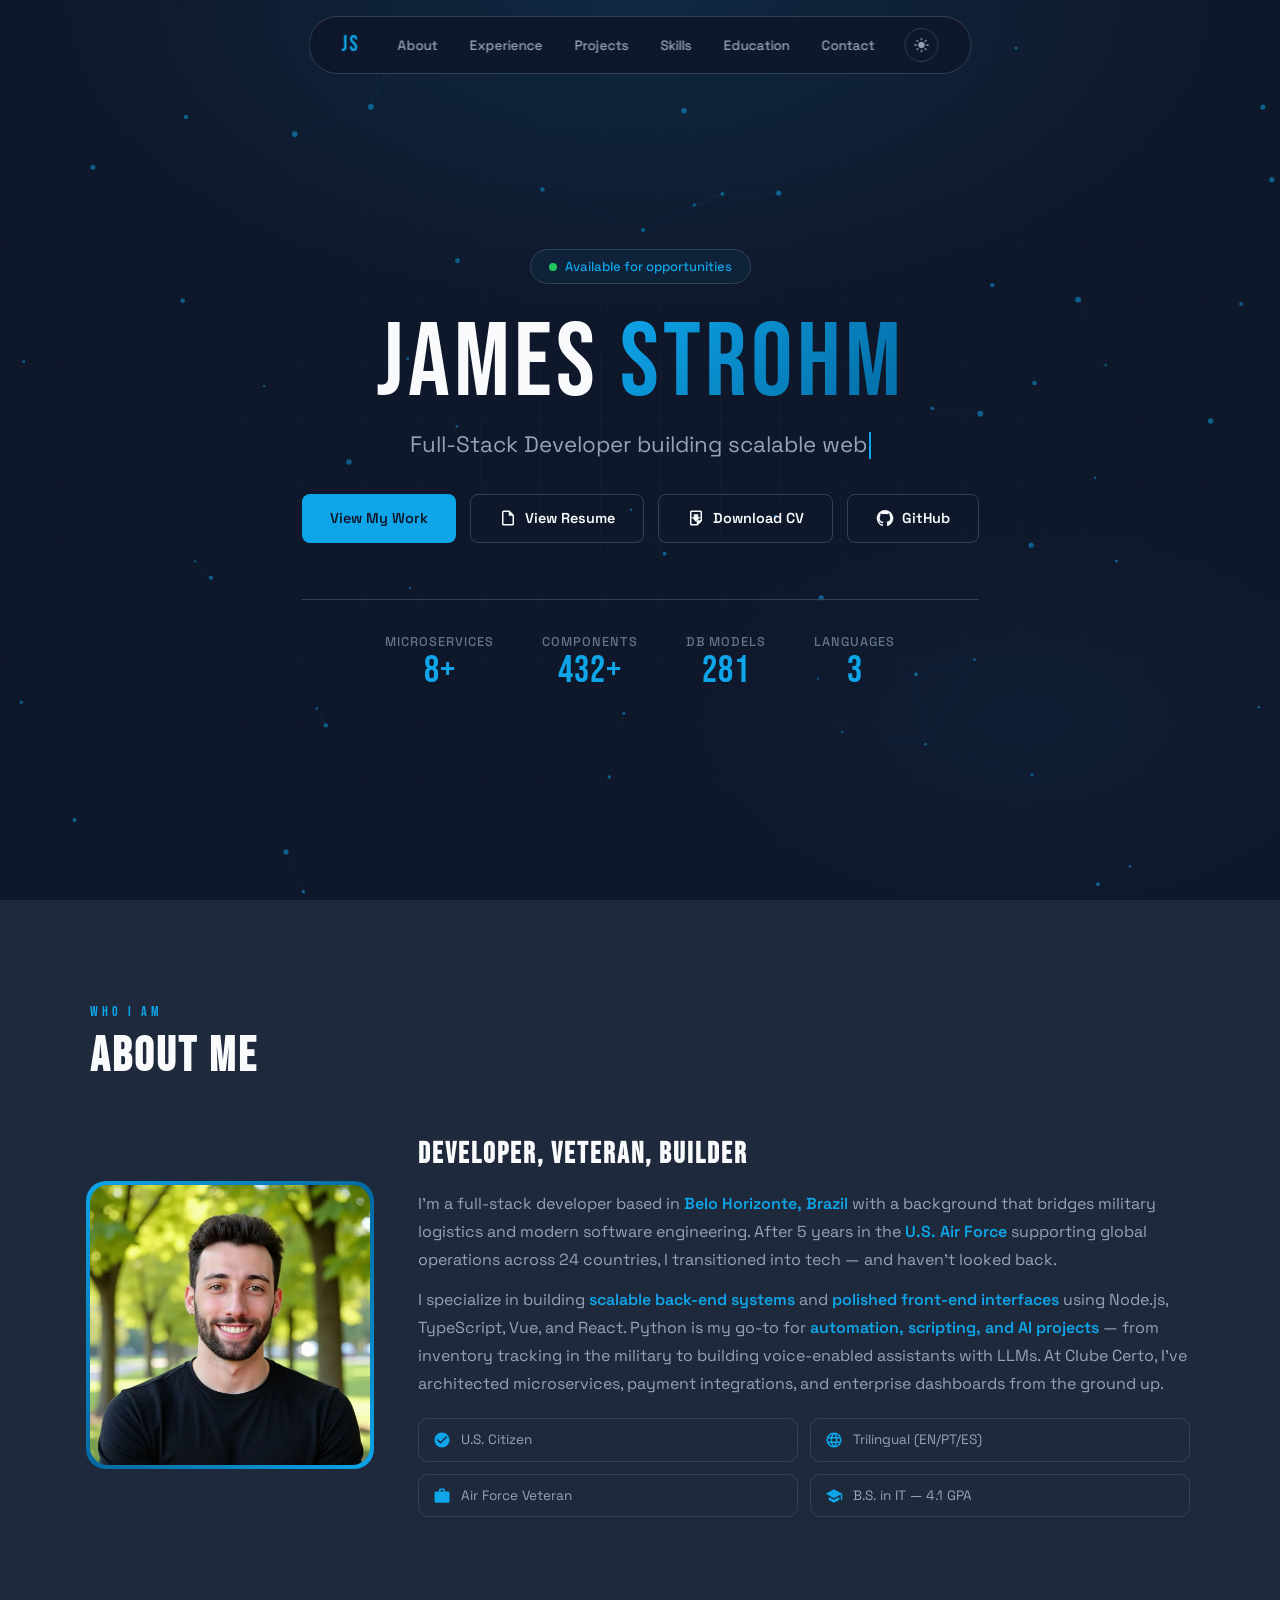
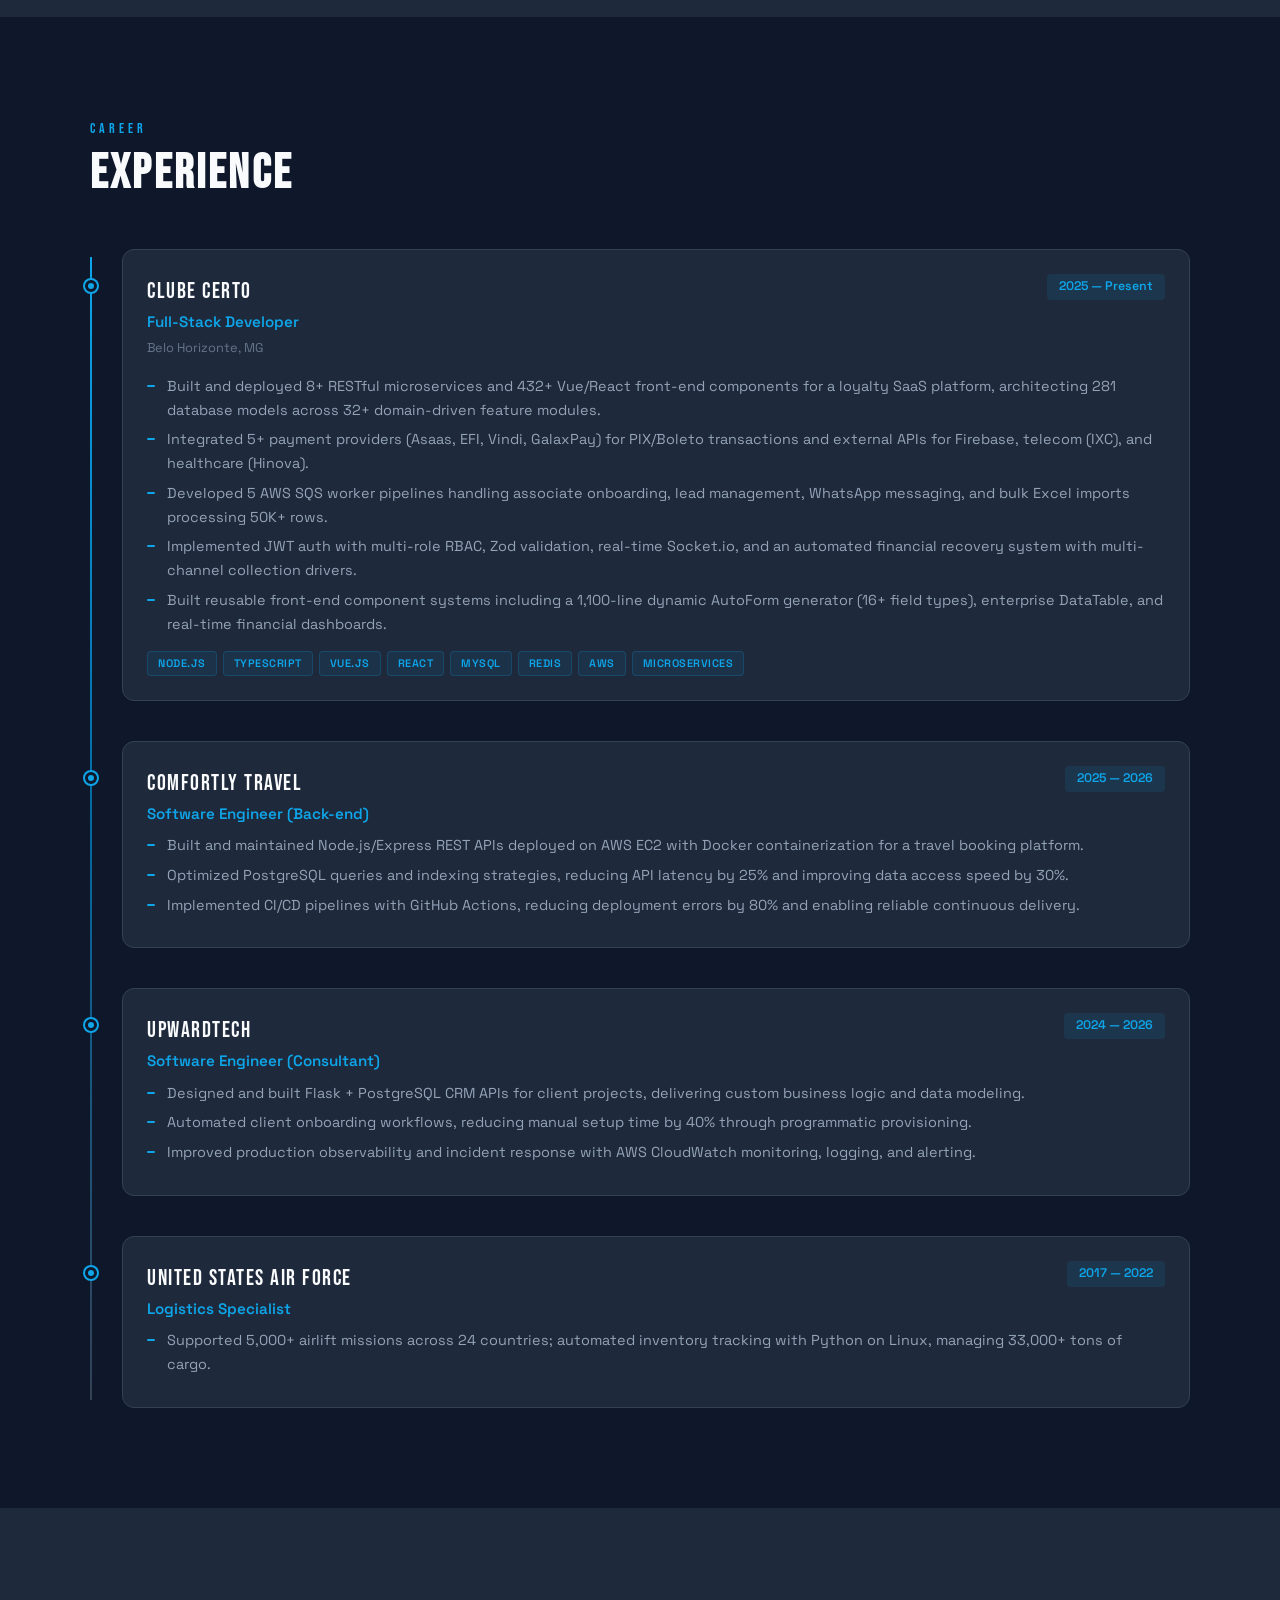
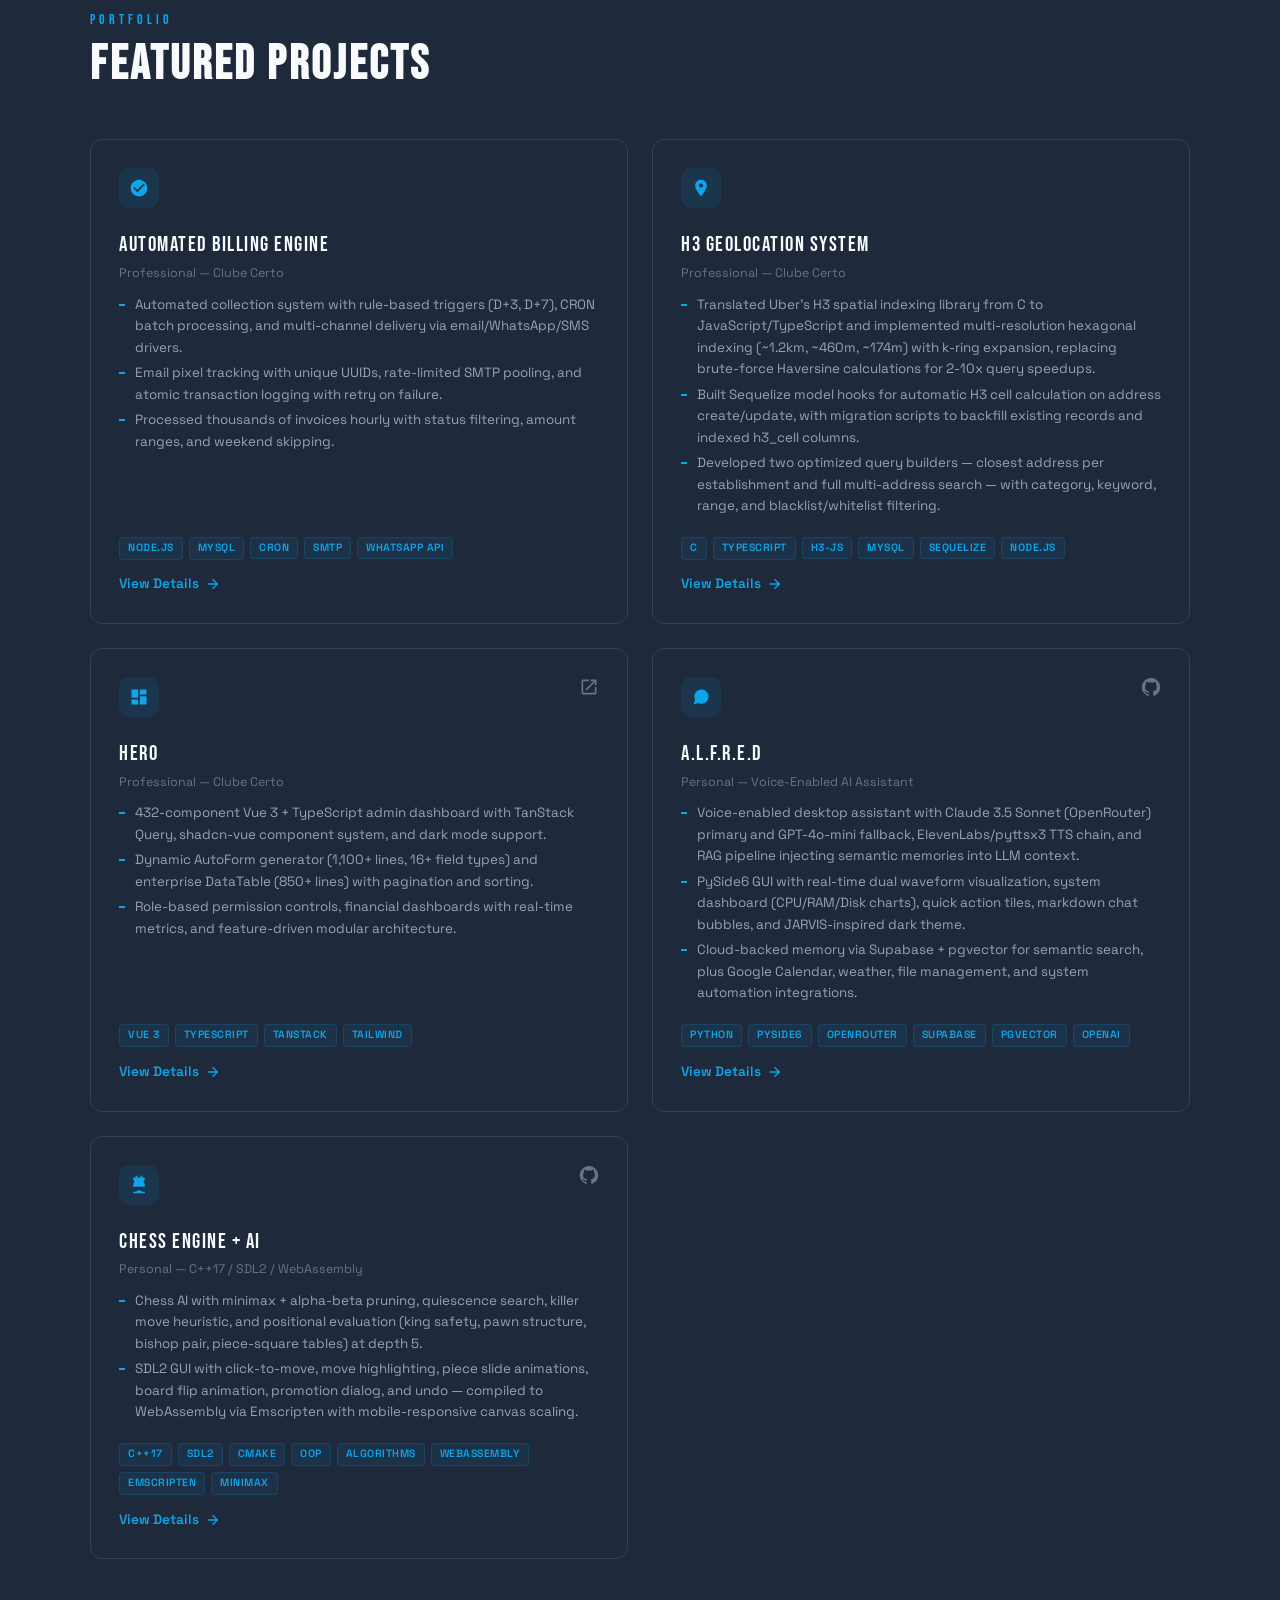
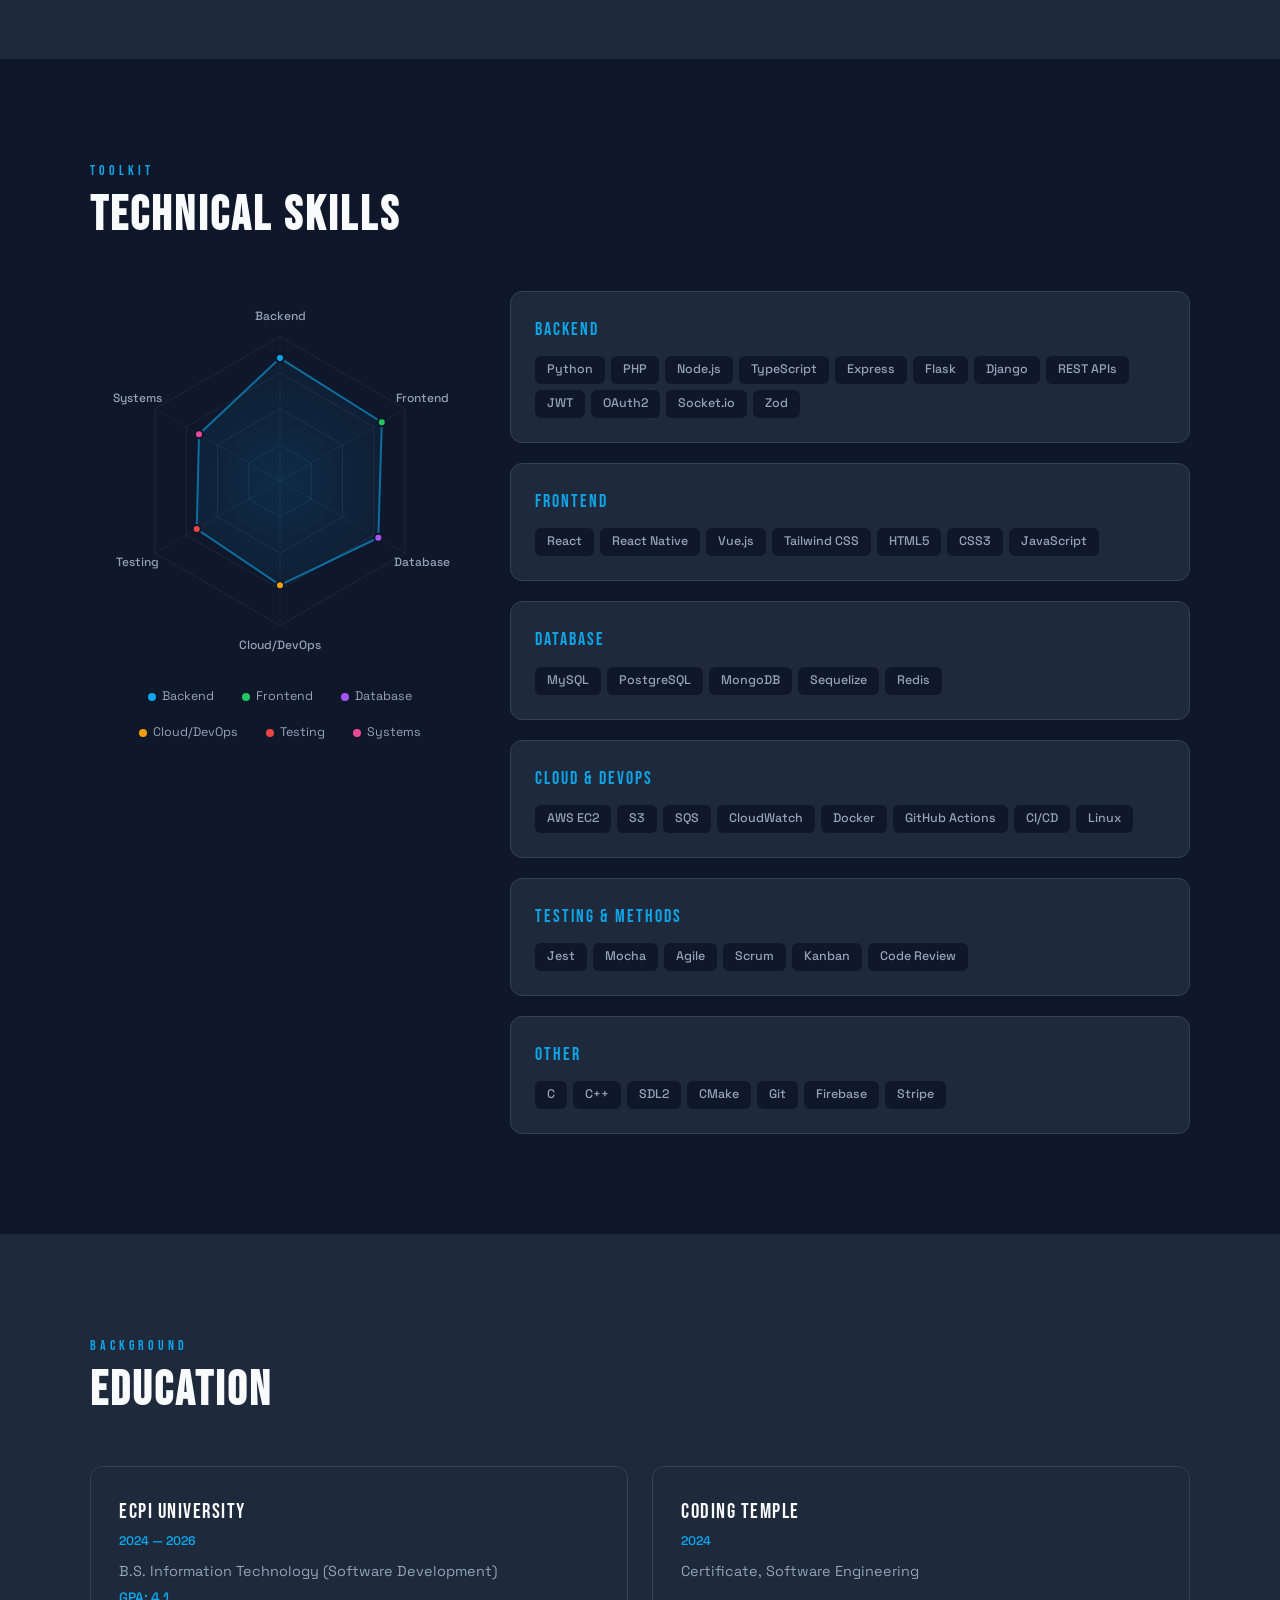
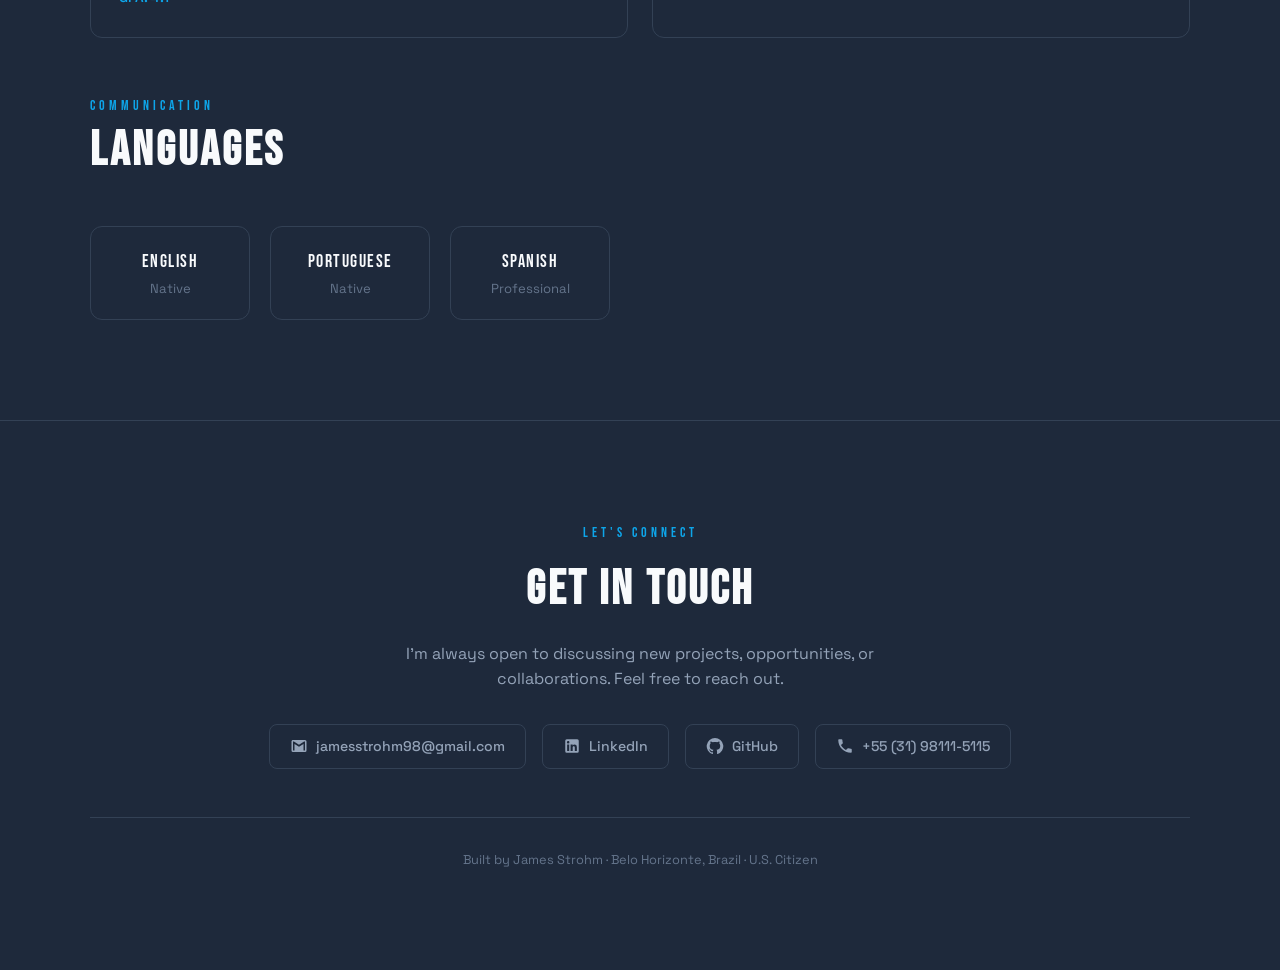
==== index.html @ 8a36158f "update portfolio with chess animations, H3 project on resume, and ALFRED/chess detail refreshes" ====
<!DOCTYPE html>
<html lang="en">
<head>
  <meta charset="UTF-8">
  <meta name="viewport" content="width=device-width, initial-scale=1.0">
  <title>James Strohm — Full-Stack Developer</title>
  <meta name="description" content="Full-Stack Developer building scalable web applications. Node.js, TypeScript, Vue, React. Based in Belo Horizonte, Brazil.">
  <meta name="author" content="James Strohm">

  <!-- Open Graph -->
  <meta property="og:title" content="James Strohm — Full-Stack Developer | Node.js, Vue, React">
  <meta property="og:description" content="Full-Stack Developer building scalable web applications with Node.js, TypeScript, Vue, React, Python, and Django. Based in Belo Horizonte, Brazil.">
  <meta property="og:type" content="website">
  <meta property="og:url" content="https://jamesstrohm.dev">
  <meta property="og:image" content="https://jamesstrohm.dev/images/og-image.jpg">
  <meta property="og:image:width" content="1200">
  <meta property="og:image:height" content="630">

  <!-- Twitter Card -->
  <meta name="twitter:card" content="summary_large_image">
  <meta name="twitter:title" content="James Strohm — Full-Stack Developer | Node.js, Vue, React">
  <meta name="twitter:description" content="Full-Stack Developer building scalable web applications with Node.js, TypeScript, Vue, React, Python, and Django. Based in Belo Horizonte, Brazil.">
  <meta name="twitter:image" content="https://jamesstrohm.dev/images/og-image.jpg">

  <!-- Favicon -->
  <link rel="icon" type="image/svg+xml" href="images/favicon.svg">
  <link rel="icon" type="image/png" sizes="32x32" href="images/favicon-32x32.png">
  <link rel="apple-touch-icon" sizes="180x180" href="images/apple-touch-icon.png">

  <link rel="canonical" href="https://jamesstrohm.dev/">

  <link rel="preconnect" href="https://fonts.googleapis.com">
  <link rel="preconnect" href="https://fonts.gstatic.com" crossorigin>
  <link rel="preload" as="style" href="https://fonts.googleapis.com/css2?family=Bebas+Neue&family=Space+Grotesk:wght@300;400;500;600;700&display=swap" onload="this.onload=null;this.rel='stylesheet'">
  <noscript><link href="https://fonts.googleapis.com/css2?family=Bebas+Neue&family=Space+Grotesk:wght@300;400;500;600;700&display=swap" rel="stylesheet"></noscript>
  <link rel="stylesheet" href="css/style.css">

  <!-- Structured Data -->
  <script type="application/ld+json">
  {
    "@context": "https://schema.org",
    "@type": "Person",
    "name": "James Strohm",
    "url": "https://jamesstrohm.dev",
    "jobTitle": "Full-Stack Developer",
    "address": {
      "@type": "PostalAddress",
      "addressLocality": "Belo Horizonte",
      "addressCountry": "BR"
    },
    "sameAs": [
      "https://github.com/jamesstrohm55",
      "https://linkedin.com/in/james-strohm-07859584"
    ],
    "knowsLanguage": ["en", "pt", "es"],
    "alumniOf": {
      "@type": "CollegeOrUniversity",
      "name": "ECPI University"
    }
  }
  </script>
</head>
<body>
  <a href="#about" class="skip-to-content">Skip to content</a>
  <div class="page-transition" id="pageTransition"></div>

  <!-- NAVBAR -->
  <nav class="navbar" id="navbar" role="navigation" aria-label="Main navigation">
    <a href="#hero" class="nav-logo" aria-label="James Strohm — Home">JS</a>
    <ul class="nav-links" id="navLinks">
      <li><a href="#about">About</a></li>
      <li><a href="#experience">Experience</a></li>
      <li><a href="#projects">Projects</a></li>
      <li><a href="#skills">Skills</a></li>
      <li><a href="#education">Education</a></li>
      <li><a href="#contact">Contact</a></li>
    </ul>
    <button class="theme-toggle" id="themeToggle" aria-label="Toggle theme">
      <svg class="icon-sun" viewBox="0 0 24 24" aria-hidden="true"><path d="M12 7c-2.76 0-5 2.24-5 5s2.24 5 5 5 5-2.24 5-5-2.24-5-5-5zM2 13h2c.55 0 1-.45 1-1s-.45-1-1-1H2c-.55 0-1 .45-1 1s.45 1 1 1zm18 0h2c.55 0 1-.45 1-1s-.45-1-1-1h-2c-.55 0-1 .45-1 1s.45 1 1 1zM11 2v2c0 .55.45 1 1 1s1-.45 1-1V2c0-.55-.45-1-1-1s-1 .45-1 1zm0 18v2c0 .55.45 1 1 1s1-.45 1-1v-2c0-.55-.45-1-1-1s-1 .45-1 1zM5.99 4.58a.996.996 0 00-1.41 0 .996.996 0 000 1.41l1.06 1.06c.39.39 1.03.39 1.41 0s.39-1.03 0-1.41L5.99 4.58zm12.37 12.37a.996.996 0 00-1.41 0 .996.996 0 000 1.41l1.06 1.06c.39.39 1.03.39 1.41 0a.996.996 0 000-1.41l-1.06-1.06zm1.06-10.96a.996.996 0 000-1.41.996.996 0 00-1.41 0l-1.06 1.06c-.39.39-.39 1.03 0 1.41s1.03.39 1.41 0l1.06-1.06zM7.05 18.36a.996.996 0 000-1.41.996.996 0 00-1.41 0l-1.06 1.06c-.39.39-.39 1.03 0 1.41s1.03.39 1.41 0l1.06-1.06z"/></svg>
      <svg class="icon-moon" viewBox="0 0 24 24" aria-hidden="true"><path d="M12 3a9 9 0 109 9c0-.46-.04-.92-.1-1.36a5.389 5.389 0 01-4.4 2.26 5.403 5.403 0 01-3.14-9.8c-.44-.06-.9-.1-1.36-.1z"/></svg>
    </button>
    <button class="nav-toggle" id="navToggle" aria-label="Toggle navigation">
      <svg width="22" height="22" viewBox="0 0 24 24" fill="none" stroke="currentColor" stroke-width="2" stroke-linecap="round" aria-hidden="true">
        <line class="nav-line nav-line-1" x1="3" y1="6" x2="21" y2="6"/>
        <line class="nav-line nav-line-2" x1="3" y1="12" x2="21" y2="12"/>
        <line class="nav-line nav-line-3" x1="3" y1="18" x2="21" y2="18"/>
      </svg>
    </button>
  </nav>
  <div class="nav-overlay" id="navOverlay"></div>

  <!-- HERO -->
  <section class="hero" id="hero">
    <div class="hero-bg"></div>
    <div class="hero-grid"></div>
    <canvas class="hero-canvas" id="heroCanvas"></canvas>
    <div class="hero-content fade-up">
      <div class="hero-badge">
        <span class="badge-dot"></span>
        Available for opportunities
      </div>
      <h1 class="hero-name">JAMES <span class="highlight">STROHM</span></h1>
      <p class="hero-title"><span id="typingText">Full-Stack Developer building scalable web applications</span><span class="typing-cursor" id="typingCursor"></span></p>
      <noscript><style>.typing-cursor{display:none}</style></noscript>
      <div class="hero-actions">
        <a href="#projects" class="btn btn-primary btn-magnetic">View My Work</a>
        <a href="James_Strohm_Resume.html" target="_blank" class="btn btn-ghost">
          <svg class="btn-icon" viewBox="0 0 24 24"><path d="M14 2H6a2 2 0 00-2 2v16a2 2 0 002 2h12a2 2 0 002-2V8l-6-6zm4 18H6V4h7v5h5v11z"/></svg>
          View Resume
        </a>
        <a href="James%20Strohm%20-%20Full-Stack%20Developer.pdf" download class="btn btn-ghost">
          <svg class="btn-icon" viewBox="0 0 24 24"><path d="M14 2H6a2 2 0 00-2 2v16a2 2 0 002 2h12a2 2 0 002-2V8l-6-6zm4 18H6V4h7v5h5v11zm-3-7v4H9v-4H6l6-6 6 6h-3z" style="transform: scaleY(-1); transform-origin: center;"/></svg>
          Download CV
        </a>
        <a href="https://github.com/jamesstrohm55" target="_blank" rel="noopener" class="btn btn-ghost">
          <svg class="btn-icon" viewBox="0 0 24 24"><path d="M12 1.27a11 11 0 00-3.48 21.46c.55.09.73-.28.73-.55v-1.84c-3.03.64-3.67-1.46-3.67-1.46-.55-1.29-1.28-1.65-1.28-1.65-.92-.65.1-.65.1-.65 1.1 0 1.73 1.1 1.73 1.1.92 1.65 2.57 1.2 3.21.92a2.16 2.16 0 01.64-1.47c-2.47-.27-5.04-1.19-5.04-5.5 0-1.1.46-2.1 1.2-2.84a3.76 3.76 0 010-2.93s.91-.28 3.11 1.1c1.8-.49 3.7-.49 5.5 0 2.1-1.38 3.02-1.1 3.02-1.1a3.76 3.76 0 010 2.93c.74.74 1.2 1.74 1.2 2.84 0 4.31-2.58 5.23-5.06 5.5.45.37.82.92.82 2.02v3.03c0 .27.18.64.73.55A11 11 0 0012 1.27"/></svg>
          GitHub
        </a>
      </div>
      <dl class="hero-stats">
        <div>
          <dt class="stat-label">Microservices</dt>
          <dd class="stat-num">8+</dd>
        </div>
        <div>
          <dt class="stat-label">Components</dt>
          <dd class="stat-num">432+</dd>
        </div>
        <div>
          <dt class="stat-label">DB Models</dt>
          <dd class="stat-num">281</dd>
        </div>
        <div>
          <dt class="stat-label">Languages</dt>
          <dd class="stat-num">3</dd>
        </div>
      </dl>
    </div>
  </section>

  <!-- ABOUT -->
  <main>
  <section id="about" style="background: var(--navy-light);">
    <div class="container">
      <div class="fade-up">
        <div class="section-label">Who I Am</div>
        <h2 class="section-heading">About Me</h2>
      </div>
      <div class="about-grid fade-up">
        <div class="about-photo-wrapper">
          <picture>
            <source srcset="images/headshot.webp" type="image/webp">
            <img src="images/headshot.jpg" alt="James Strohm" class="about-photo" width="280" height="280" loading="lazy">
          </picture>
        </div>
        <div class="about-text">
          <h3>Developer, Veteran, Builder</h3>
          <p>I'm a full-stack developer based in <strong>Belo Horizonte, Brazil</strong> with a background that bridges military logistics and modern software engineering. After 5 years in the <strong>U.S. Air Force</strong> supporting global operations across 24 countries, I transitioned into tech — and haven't looked back.</p>
          <p>I specialize in building <strong>scalable back-end systems</strong> and <strong>polished front-end interfaces</strong> using Node.js, TypeScript, Vue, and React. Python is my go-to for <strong>automation, scripting, and AI projects</strong> — from inventory tracking in the military to building voice-enabled assistants with LLMs. At Clube Certo, I've architected microservices, payment integrations, and enterprise dashboards from the ground up.</p>
          <div class="about-highlights">
            <div class="about-highlight">
              <svg aria-hidden="true" viewBox="0 0 24 24"><path d="M12 2C6.48 2 2 6.48 2 12s4.48 10 10 10 10-4.48 10-10S17.52 2 12 2zm-2 15l-5-5 1.41-1.41L10 14.17l7.59-7.59L19 8l-9 9z"/></svg>
              U.S. Citizen
            </div>
            <div class="about-highlight">
              <svg aria-hidden="true" viewBox="0 0 24 24"><path d="M11.99 2C6.47 2 2 6.48 2 12s4.47 10 9.99 10C17.52 22 22 17.52 22 12S17.52 2 11.99 2zm6.93 6h-2.95a15.65 15.65 0 00-1.38-3.56A8.03 8.03 0 0118.92 8zM12 4.04c.83 1.2 1.48 2.53 1.91 3.96h-3.82c.43-1.43 1.08-2.76 1.91-3.96zM4.26 14C4.1 13.36 4 12.69 4 12s.1-1.36.26-2h3.38c-.08.66-.14 1.32-.14 2s.06 1.34.14 2H4.26zm.82 2h2.95c.32 1.25.78 2.45 1.38 3.56A7.987 7.987 0 015.08 16zm2.95-8H5.08a7.987 7.987 0 014.33-3.56A15.65 15.65 0 008.03 8zM12 19.96c-.83-1.2-1.48-2.53-1.91-3.96h3.82c-.43 1.43-1.08 2.76-1.91 3.96zM14.34 14H9.66c-.09-.66-.16-1.32-.16-2s.07-1.35.16-2h4.68c.09.65.16 1.32.16 2s-.07 1.34-.16 2zm.25 5.56c.6-1.11 1.06-2.31 1.38-3.56h2.95a8.03 8.03 0 01-4.33 3.56zM16.36 14c.08-.66.14-1.32.14-2s-.06-1.34-.14-2h3.38c.16.64.26 1.31.26 2s-.1 1.36-.26 2h-3.38z"/></svg>
              Trilingual (EN/PT/ES)
            </div>
            <div class="about-highlight">
              <svg aria-hidden="true" viewBox="0 0 24 24"><path d="M20 6h-4V4c0-1.11-.89-2-2-2h-4c-1.11 0-2 .89-2 2v2H4c-1.11 0-2 .89-2 2v11c0 1.11.89 2 2 2h16c1.11 0 2-.89 2-2V8c0-1.11-.89-2-2-2zm-6 0h-4V4h4v2z"/></svg>
              Air Force Veteran
            </div>
            <div class="about-highlight">
              <svg aria-hidden="true" viewBox="0 0 24 24"><path d="M5 13.18v4L12 21l7-3.82v-4L12 17l-7-3.82zM12 3L1 9l11 6 9-4.91V17h2V9L12 3z"/></svg>
              B.S. in IT — 4.1 GPA
            </div>
          </div>
        </div>
      </div>
    </div>
  </section>

  <!-- EXPERIENCE -->
  <section id="experience">
    <div class="container">
      <div class="fade-up">
        <div class="section-label">Career</div>
        <h2 class="section-heading">Experience</h2>
      </div>

      <div class="timeline">
        <div class="timeline-item fade-up">
          <div class="tl-top">
            <div>
              <div class="tl-company">Clube Certo</div>
              <div class="tl-role">Full-Stack Developer</div>
              <div class="tl-location">Belo Horizonte, MG</div>
            </div>
            <span class="tl-date">2025 — Present</span>
          </div>
          <ul class="tl-bullets">
            <li>Built and deployed 8+ RESTful microservices and 432+ Vue/React front-end components for a loyalty SaaS platform, architecting 281 database models across 32+ domain-driven feature modules.</li>
            <li>Integrated 5+ payment providers (Asaas, EFI, Vindi, GalaxPay) for PIX/Boleto transactions and external APIs for Firebase, telecom (IXC), and healthcare (Hinova).</li>
            <li>Developed 5 AWS SQS worker pipelines handling associate onboarding, lead management, WhatsApp messaging, and bulk Excel imports processing 50K+ rows.</li>
            <li>Implemented JWT auth with multi-role RBAC, Zod validation, real-time Socket.io, and an automated financial recovery system with multi-channel collection drivers.</li>
            <li>Built reusable front-end component systems including a 1,100-line dynamic AutoForm generator (16+ field types), enterprise DataTable, and real-time financial dashboards.</li>
          </ul>
          <div class="tl-tags">
            <span class="tl-tag">Node.js</span>
            <span class="tl-tag">TypeScript</span>
            <span class="tl-tag">Vue.js</span>
            <span class="tl-tag">React</span>
            <span class="tl-tag">MySQL</span>
            <span class="tl-tag">Redis</span>
            <span class="tl-tag">AWS</span>
            <span class="tl-tag">Microservices</span>
          </div>
        </div>

        <div class="timeline-item fade-up">
          <div class="tl-top">
            <div>
              <div class="tl-company">Comfortly Travel</div>
              <div class="tl-role">Software Engineer (Back-end)</div>
            </div>
            <span class="tl-date">2025 — 2026</span>
          </div>
          <ul class="tl-bullets">
            <li>Built and maintained Node.js/Express REST APIs deployed on AWS EC2 with Docker containerization for a travel booking platform.</li>
            <li>Optimized PostgreSQL queries and indexing strategies, reducing API latency by 25% and improving data access speed by 30%.</li>
            <li>Implemented CI/CD pipelines with GitHub Actions, reducing deployment errors by 80% and enabling reliable continuous delivery.</li>
          </ul>
        </div>

        <div class="timeline-item fade-up">
          <div class="tl-top">
            <div>
              <div class="tl-company">UpwardTech</div>
              <div class="tl-role">Software Engineer (Consultant)</div>
            </div>
            <span class="tl-date">2024 — 2026</span>
          </div>
          <ul class="tl-bullets">
            <li>Designed and built Flask + PostgreSQL CRM APIs for client projects, delivering custom business logic and data modeling.</li>
            <li>Automated client onboarding workflows, reducing manual setup time by 40% through programmatic provisioning.</li>
            <li>Improved production observability and incident response with AWS CloudWatch monitoring, logging, and alerting.</li>
          </ul>
        </div>

        <div class="timeline-item fade-up">
          <div class="tl-top">
            <div>
              <div class="tl-company">United States Air Force</div>
              <div class="tl-role">Logistics Specialist</div>
            </div>
            <span class="tl-date">2017 — 2022</span>
          </div>
          <ul class="tl-bullets">
            <li>Supported 5,000+ airlift missions across 24 countries; automated inventory tracking with Python on Linux, managing 33,000+ tons of cargo.</li>
          </ul>
        </div>
      </div>
    </div>
  </section>

  <!-- PROJECTS -->
  <section id="projects" style="background: var(--navy-light);">
    <div class="container">
      <div class="fade-up">
        <div class="section-label">Portfolio</div>
        <h2 class="section-heading">Featured Projects</h2>
      </div>

      <div class="projects-grid">
        <!-- Automated Billing Engine -->
        <div class="project-card fade-up tilt-card">
          <div class="pc-top">
            <div class="pc-icon">
              <svg aria-hidden="true" viewBox="0 0 24 24"><path d="M12 2C6.48 2 2 6.48 2 12s4.48 10 10 10 10-4.48 10-10S17.52 2 12 2zm-2 15l-5-5 1.41-1.41L10 14.17l7.59-7.59L19 8l-9 9z"/></svg>
            </div>
          </div>
          <div class="pc-name">Automated Billing Engine</div>
          <div class="pc-context">Professional — Clube Certo</div>
          <ul class="pc-bullets">
            <li>Automated collection system with rule-based triggers (D+3, D+7), CRON batch processing, and multi-channel delivery via email/WhatsApp/SMS drivers.</li>
            <li>Email pixel tracking with unique UUIDs, rate-limited SMTP pooling, and atomic transaction logging with retry on failure.</li>
            <li>Processed thousands of invoices hourly with status filtering, amount ranges, and weekend skipping.</li>
          </ul>
          <div class="pc-tags">
            <span class="pc-tag">Node.js</span>
            <span class="pc-tag">MySQL</span>
            <span class="pc-tag">CRON</span>
            <span class="pc-tag">SMTP</span>
            <span class="pc-tag">WhatsApp API</span>
          </div>
          <a href="projects/billing-engine.html" class="pc-detail-link">View Details <svg aria-hidden="true" viewBox="0 0 24 24"><path d="M4 11v2h12l-5.59 5.59L12 20l8-8-8-8-1.59 1.41L16 11H4z"/></svg></a>
        </div>

        <!-- H3 Geolocation System -->
        <div class="project-card fade-up tilt-card">
          <div class="pc-top">
            <div class="pc-icon">
              <svg aria-hidden="true" viewBox="0 0 24 24"><path d="M12 2C8.13 2 5 5.13 5 9c0 5.25 7 13 7 13s7-7.75 7-13c0-3.87-3.13-7-7-7zm0 9.5a2.5 2.5 0 010-5 2.5 2.5 0 010 5z"/></svg>
            </div>
          </div>
          <div class="pc-name">H3 Geolocation System</div>
          <div class="pc-context">Professional — Clube Certo</div>
          <ul class="pc-bullets">
            <li>Translated Uber's H3 spatial indexing library from C to JavaScript/TypeScript and implemented multi-resolution hexagonal indexing (~1.2km, ~460m, ~174m) with k-ring expansion, replacing brute-force Haversine calculations for 2-10x query speedups.</li>
            <li>Built Sequelize model hooks for automatic H3 cell calculation on address create/update, with migration scripts to backfill existing records and indexed h3_cell columns.</li>
            <li>Developed two optimized query builders — closest address per establishment and full multi-address search — with category, keyword, range, and blacklist/whitelist filtering.</li>
          </ul>
          <div class="pc-tags">
            <span class="pc-tag">C</span>
            <span class="pc-tag">TypeScript</span>
            <span class="pc-tag">h3-js</span>
            <span class="pc-tag">MySQL</span>
            <span class="pc-tag">Sequelize</span>
            <span class="pc-tag">Node.js</span>
          </div>
          <a href="projects/h3-geolocation.html" class="pc-detail-link">View Details <svg aria-hidden="true" viewBox="0 0 24 24"><path d="M4 11v2h12l-5.59 5.59L12 20l8-8-8-8-1.59 1.41L16 11H4z"/></svg></a>
        </div>

        <!-- Hero Dashboard -->
        <div class="project-card fade-up tilt-card">
          <div class="pc-top">
            <div class="pc-icon">
              <svg aria-hidden="true" viewBox="0 0 24 24"><path d="M3 13h8V3H3v10zm0 8h8v-6H3v6zm10 0h8V11h-8v10zm0-18v6h8V3h-8z"/></svg>
            </div>
            <div class="pc-links">
              <a href="https://hero.clubecerto.com.br/Login" target="_blank" rel="noopener" aria-label="View Hero live site">
                <svg aria-hidden="true" viewBox="0 0 24 24"><path d="M14 3v2h3.59l-9.83 9.83 1.41 1.41L19 6.41V10h2V3h-7m-2 16H5V5h7V3H5a2 2 0 00-2 2v14a2 2 0 002 2h14a2 2 0 002-2v-7h-2v7z"/></svg>
              </a>
            </div>
          </div>
          <div class="pc-name">Hero</div>
          <div class="pc-context">Professional — Clube Certo</div>
          <ul class="pc-bullets">
            <li>432-component Vue 3 + TypeScript admin dashboard with TanStack Query, shadcn-vue component system, and dark mode support.</li>
            <li>Dynamic AutoForm generator (1,100+ lines, 16+ field types) and enterprise DataTable (850+ lines) with pagination and sorting.</li>
            <li>Role-based permission controls, financial dashboards with real-time metrics, and feature-driven modular architecture.</li>
          </ul>
          <div class="pc-tags">
            <span class="pc-tag">Vue 3</span>
            <span class="pc-tag">TypeScript</span>
            <span class="pc-tag">TanStack</span>
            <span class="pc-tag">Tailwind</span>
          </div>
          <a href="projects/hero-dashboard.html" class="pc-detail-link">View Details <svg aria-hidden="true" viewBox="0 0 24 24"><path d="M4 11v2h12l-5.59 5.59L12 20l8-8-8-8-1.59 1.41L16 11H4z"/></svg></a>
        </div>

        <!-- A.L.F.R.E.D -->
        <div class="project-card fade-up tilt-card">
          <div class="pc-top">
            <div class="pc-icon">
              <svg aria-hidden="true" viewBox="0 0 24 24"><path d="M21 11.5a8.38 8.38 0 01-.9 3.8 8.5 8.5 0 01-7.6 4.7 8.38 8.38 0 01-3.8-.9L3 21l1.9-5.7a8.38 8.38 0 01-.9-3.8 8.5 8.5 0 014.7-7.6 8.38 8.38 0 013.8-.9h.5a8.48 8.48 0 018 8v.5z"/></svg>
            </div>
            <div class="pc-links">
              <a href="https://github.com/jamesstrohm55/ALFRED" target="_blank" rel="noopener" aria-label="View A.L.F.R.E.D on GitHub">
                <svg aria-hidden="true" viewBox="0 0 24 24"><path d="M12 1.27a11 11 0 00-3.48 21.46c.55.09.73-.28.73-.55v-1.84c-3.03.64-3.67-1.46-3.67-1.46-.55-1.29-1.28-1.65-1.28-1.65-.92-.65.1-.65.1-.65 1.1 0 1.73 1.1 1.73 1.1.92 1.65 2.57 1.2 3.21.92a2.16 2.16 0 01.64-1.47c-2.47-.27-5.04-1.19-5.04-5.5 0-1.1.46-2.1 1.2-2.84a3.76 3.76 0 010-2.93s.91-.28 3.11 1.1c1.8-.49 3.7-.49 5.5 0 2.1-1.38 3.02-1.1 3.02-1.1a3.76 3.76 0 010 2.93c.74.74 1.2 1.74 1.2 2.84 0 4.31-2.58 5.23-5.06 5.5.45.37.82.92.82 2.02v3.03c0 .27.18.64.73.55A11 11 0 0012 1.27"/></svg>
              </a>
            </div>
          </div>
          <div class="pc-name">A.L.F.R.E.D</div>
          <div class="pc-context">Personal — Voice-Enabled AI Assistant</div>
          <ul class="pc-bullets">
            <li>Voice-enabled desktop assistant with Claude 3.5 Sonnet (OpenRouter) primary and GPT-4o-mini fallback, ElevenLabs/pyttsx3 TTS chain, and RAG pipeline injecting semantic memories into LLM context.</li>
            <li>PySide6 GUI with real-time dual waveform visualization, system dashboard (CPU/RAM/Disk charts), quick action tiles, markdown chat bubbles, and JARVIS-inspired dark theme.</li>
            <li>Cloud-backed memory via Supabase + pgvector for semantic search, plus Google Calendar, weather, file management, and system automation integrations.</li>
          </ul>
          <div class="pc-tags">
            <span class="pc-tag">Python</span>
            <span class="pc-tag">PySide6</span>
            <span class="pc-tag">OpenRouter</span>
            <span class="pc-tag">Supabase</span>
            <span class="pc-tag">pgvector</span>
            <span class="pc-tag">OpenAI</span>
          </div>
          <a href="projects/alfred.html" class="pc-detail-link">View Details <svg aria-hidden="true" viewBox="0 0 24 24"><path d="M4 11v2h12l-5.59 5.59L12 20l8-8-8-8-1.59 1.41L16 11H4z"/></svg></a>
        </div>

        <!-- Chess Engine -->
        <div class="project-card fade-up tilt-card">
          <div class="pc-top">
            <div class="pc-icon">
              <svg aria-hidden="true" viewBox="0 0 24 24"><path d="M19 22H5v-2h14v2M17.16 8.26A4.96 4.96 0 0019 4.58V4a1 1 0 00-1-1h-2V1h-2v2h-4V1H8v2H6a1 1 0 00-1 1v.58c0 1.57.75 2.95 1.84 3.68C5.77 8.55 5 10.18 5 12v2h14v-2c0-1.82-.77-3.45-1.84-3.74M12 18l-4 2h8l-4-2z"/></svg>
            </div>
            <div class="pc-links">
              <a href="https://github.com/jamesstrohm55/Chess_CPP" target="_blank" rel="noopener" aria-label="View Chess Engine on GitHub">
                <svg aria-hidden="true" viewBox="0 0 24 24"><path d="M12 1.27a11 11 0 00-3.48 21.46c.55.09.73-.28.73-.55v-1.84c-3.03.64-3.67-1.46-3.67-1.46-.55-1.29-1.28-1.65-1.28-1.65-.92-.65.1-.65.1-.65 1.1 0 1.73 1.1 1.73 1.1.92 1.65 2.57 1.2 3.21.92a2.16 2.16 0 01.64-1.47c-2.47-.27-5.04-1.19-5.04-5.5 0-1.1.46-2.1 1.2-2.84a3.76 3.76 0 010-2.93s.91-.28 3.11 1.1c1.8-.49 3.7-.49 5.5 0 2.1-1.38 3.02-1.1 3.02-1.1a3.76 3.76 0 010 2.93c.74.74 1.2 1.74 1.2 2.84 0 4.31-2.58 5.23-5.06 5.5.45.37.82.92.82 2.02v3.03c0 .27.18.64.73.55A11 11 0 0012 1.27"/></svg>
              </a>
            </div>
          </div>
          <div class="pc-name">Chess Engine + AI</div>
          <div class="pc-context">Personal — C++17 / SDL2 / WebAssembly</div>
          <ul class="pc-bullets">
            <li>Chess AI with minimax + alpha-beta pruning, quiescence search, killer move heuristic, and positional evaluation (king safety, pawn structure, bishop pair, piece-square tables) at depth 5.</li>
            <li>SDL2 GUI with click-to-move, move highlighting, piece slide animations, board flip animation, promotion dialog, and undo — compiled to WebAssembly via Emscripten with mobile-responsive canvas scaling.</li>
          </ul>
          <div class="pc-tags">
            <span class="pc-tag">C++17</span>
            <span class="pc-tag">SDL2</span>
            <span class="pc-tag">CMake</span>
            <span class="pc-tag">OOP</span>
            <span class="pc-tag">Algorithms</span>
            <span class="pc-tag">WebAssembly</span>
            <span class="pc-tag">Emscripten</span>
            <span class="pc-tag">Minimax</span>
          </div>
          <a href="projects/chess-engine.html" class="pc-detail-link">View Details <svg aria-hidden="true" viewBox="0 0 24 24"><path d="M4 11v2h12l-5.59 5.59L12 20l8-8-8-8-1.59 1.41L16 11H4z"/></svg></a>
        </div>
      </div>
    </div>
  </section>

  <!-- SKILLS -->
  <section id="skills">
    <div class="container">
      <div class="fade-up">
        <div class="section-label">Toolkit</div>
        <h2 class="section-heading">Technical Skills</h2>
      </div>

      <div class="skills-layout fade-up">
        <div>
          <div class="radar-wrapper">
            <canvas id="radarCanvas" width="380" height="380"></canvas>
          </div>
          <div class="radar-legend" id="radarLegend"></div>
        </div>

        <div class="skills-container">
          <div class="skill-card">
            <div class="skill-card-title">Backend</div>
            <div class="skill-items">
              <span class="skill-pill">Python</span>
              <span class="skill-pill">PHP</span>
              <span class="skill-pill">Node.js</span>
              <span class="skill-pill">TypeScript</span>
              <span class="skill-pill">Express</span>
              <span class="skill-pill">Flask</span>
              <span class="skill-pill">Django</span>
              <span class="skill-pill">REST APIs</span>
              <span class="skill-pill">JWT</span>
              <span class="skill-pill">OAuth2</span>
              <span class="skill-pill">Socket.io</span>
              <span class="skill-pill">Zod</span>
            </div>
          </div>

          <div class="skill-card">
            <div class="skill-card-title">Frontend</div>
            <div class="skill-items">
              <span class="skill-pill">React</span>
              <span class="skill-pill">React Native</span>
              <span class="skill-pill">Vue.js</span>
              <span class="skill-pill">Tailwind CSS</span>
              <span class="skill-pill">HTML5</span>
              <span class="skill-pill">CSS3</span>
              <span class="skill-pill">JavaScript</span>
            </div>
          </div>

          <div class="skill-card">
            <div class="skill-card-title">Database</div>
            <div class="skill-items">
              <span class="skill-pill">MySQL</span>
              <span class="skill-pill">PostgreSQL</span>
              <span class="skill-pill">MongoDB</span>
              <span class="skill-pill">Sequelize</span>
              <span class="skill-pill">Redis</span>
            </div>
          </div>

          <div class="skill-card">
            <div class="skill-card-title">Cloud & DevOps</div>
            <div class="skill-items">
              <span class="skill-pill">AWS EC2</span>
              <span class="skill-pill">S3</span>
              <span class="skill-pill">SQS</span>
              <span class="skill-pill">CloudWatch</span>
              <span class="skill-pill">Docker</span>
              <span class="skill-pill">GitHub Actions</span>
              <span class="skill-pill">CI/CD</span>
              <span class="skill-pill">Linux</span>
            </div>
          </div>

          <div class="skill-card">
            <div class="skill-card-title">Testing & Methods</div>
            <div class="skill-items">
              <span class="skill-pill">Jest</span>
              <span class="skill-pill">Mocha</span>
              <span class="skill-pill">Agile</span>
              <span class="skill-pill">Scrum</span>
              <span class="skill-pill">Kanban</span>
              <span class="skill-pill">Code Review</span>
            </div>
          </div>

          <div class="skill-card">
            <div class="skill-card-title">Other</div>
            <div class="skill-items">
              <span class="skill-pill">C</span>
              <span class="skill-pill">C++</span>
              <span class="skill-pill">SDL2</span>
              <span class="skill-pill">CMake</span>
              <span class="skill-pill">Git</span>
              <span class="skill-pill">Firebase</span>
              <span class="skill-pill">Stripe</span>
            </div>
          </div>
        </div>
      </div>
    </div>
  </section>

  <!-- EDUCATION & LANGUAGES -->
  <section id="education" style="background: var(--navy-light);">
    <div class="container">
      <div class="fade-up">
        <div class="section-label">Background</div>
        <h2 class="section-heading">Education</h2>
      </div>

      <div class="edu-grid fade-up">
        <div class="edu-card">
          <div class="edu-card-school">ECPI University</div>
          <div class="edu-card-date">2024 — 2026</div>
          <div class="edu-card-degree">B.S. Information Technology (Software Development)</div>
          <div class="edu-card-gpa">GPA: 4.1</div>
        </div>
        <div class="edu-card">
          <div class="edu-card-school">Coding Temple</div>
          <div class="edu-card-date">2024</div>
          <div class="edu-card-degree">Certificate, Software Engineering</div>
        </div>
      </div>

      <div class="fade-up" style="margin-top: 56px;">
        <div class="section-label">Communication</div>
        <h2 class="section-heading">Languages</h2>
      </div>

      <div class="lang-grid fade-up">
        <div class="lang-card">
          <div class="lang-card-name">English</div>
          <div class="lang-card-level">Native</div>
        </div>
        <div class="lang-card">
          <div class="lang-card-name">Portuguese</div>
          <div class="lang-card-level">Native</div>
        </div>
        <div class="lang-card">
          <div class="lang-card-name">Spanish</div>
          <div class="lang-card-level">Professional</div>
        </div>
      </div>
    </div>
  </section>

  <!-- CONTACT -->
  <section class="contact-section" id="contact">
    <div class="container">
      <div class="fade-up">
        <div class="section-label">Let's Connect</div>
        <h2 class="contact-heading">Get In Touch</h2>
        <p class="contact-sub">I'm always open to discussing new projects, opportunities, or collaborations. Feel free to reach out.</p>
      </div>

      <div class="contact-links fade-up">
        <a href="mailto:jamesstrohm98@gmail.com">
          <svg aria-hidden="true" viewBox="0 0 24 24"><path d="M20 18h-2V9.25L12 13 6 9.25V18H4V6h1.2l6.8 4.25L18.8 6H20m0-2H4c-1.11 0-2 .89-2 2v12a2 2 0 002 2h16a2 2 0 002-2V6a2 2 0 00-2-2z"/></svg>
          jamesstrohm98@gmail.com
        </a>
        <a href="https://linkedin.com/in/james-strohm-07859584" target="_blank" rel="noopener">
          <svg aria-hidden="true" viewBox="0 0 24 24"><path d="M19 3a2 2 0 012 2v14a2 2 0 01-2 2H5a2 2 0 01-2-2V5a2 2 0 012-2h14m-.5 15.5v-5.3a3.26 3.26 0 00-3.26-3.26c-.85 0-1.84.52-2.32 1.3v-1.11h-2.79v8.37h2.79v-4.93c0-.77.62-1.4 1.39-1.4a1.4 1.4 0 011.4 1.4v4.93h2.79M6.88 8.56a1.68 1.68 0 001.68-1.68c0-.93-.75-1.69-1.68-1.69a1.69 1.69 0 00-1.69 1.69c0 .93.76 1.68 1.69 1.68m1.39 9.94v-8.37H5.5v8.37h2.77z"/></svg>
          LinkedIn
        </a>
        <a href="https://github.com/jamesstrohm55" target="_blank" rel="noopener">
          <svg aria-hidden="true" viewBox="0 0 24 24"><path d="M12 1.27a11 11 0 00-3.48 21.46c.55.09.73-.28.73-.55v-1.84c-3.03.64-3.67-1.46-3.67-1.46-.55-1.29-1.28-1.65-1.28-1.65-.92-.65.1-.65.1-.65 1.1 0 1.73 1.1 1.73 1.1.92 1.65 2.57 1.2 3.21.92a2.16 2.16 0 01.64-1.47c-2.47-.27-5.04-1.19-5.04-5.5 0-1.1.46-2.1 1.2-2.84a3.76 3.76 0 010-2.93s.91-.28 3.11 1.1c1.8-.49 3.7-.49 5.5 0 2.1-1.38 3.02-1.1 3.02-1.1a3.76 3.76 0 010 2.93c.74.74 1.2 1.74 1.2 2.84 0 4.31-2.58 5.23-5.06 5.5.45.37.82.92.82 2.02v3.03c0 .27.18.64.73.55A11 11 0 0012 1.27"/></svg>
          GitHub
        </a>
        <a href="tel:+5531981115115">
          <svg aria-hidden="true" viewBox="0 0 24 24"><path d="M6.62 10.79c1.44 2.83 3.76 5.14 6.59 6.59l2.2-2.2c.27-.27.67-.36 1.02-.24 1.12.37 2.33.57 3.57.57.55 0 1 .45 1 1V20c0 .55-.45 1-1 1-9.39 0-17-7.61-17-17 0-.55.45-1 1-1h3.5c.55 0 1 .45 1 1 0 1.25.2 2.45.57 3.57.11.35.03.74-.25 1.02l-2.2 2.2z"/></svg>
          +55 (31) 98111-5115
        </a>
      </div>

      <div class="footer-bar fade-up">
        <p>Built by James Strohm &middot; Belo Horizonte, Brazil &middot; U.S. Citizen</p>
      </div>
    </div>
  </section>

  </main>
  <script src="js/main.js"></script>
</body>
</html>
---- css/style.css ----
*, *::before, *::after { margin: 0; padding: 0; box-sizing: border-box; }

/* --- SKIP TO CONTENT --- */
.skip-to-content {
  position: absolute;
  top: -100%;
  left: 16px;
  z-index: 10000;
  padding: 12px 24px;
  background: var(--sky);
  color: var(--navy);
  font-weight: 600;
  font-size: 0.9rem;
  border-radius: 0 0 8px 8px;
  text-decoration: none;
  transition: top 200ms ease;
}

.skip-to-content:focus {
  top: 0;
}

:root, [data-theme="dark"] {
  --navy: #0F172A;
  --navy-light: #1E293B;
  --slate: #334155;
  --blue: #0369A1;
  --blue-dark: #075985;
  --sky: #0EA5E9;
  --sky-glow: #38BDF8;
  --green: #22C55E;
  --bg: #0F172A;
  --surface: #1E293B;
  --surface-hover: #253349;
  --text-strong: #F8FAFC;
  --text: #F8FAFC;
  --text-muted: #94A3B8;
  --text-dim: #64748B;
  --border: #334155;
  --border-light: #475569;
  --nav-bg: rgba(15, 23, 42, 0.85);
  --card-shadow: rgba(0,0,0,0.3);
}

[data-theme="light"] {
  --navy: #0F172A;
  --navy-light: #F1F5F9;
  --slate: #334155;
  --blue: #0369A1;
  --blue-dark: #075985;
  --sky: #0284C7;
  --sky-glow: #0EA5E9;
  --green: #16A34A;
  --bg: #FFFFFF;
  --surface: #F8FAFC;
  --surface-hover: #F1F5F9;
  --text-strong: #0F172A;
  --text: #0F172A;
  --text-muted: #475569;
  --text-dim: #64748B;
  --border: #E2E8F0;
  --border-light: #CBD5E1;
  --nav-bg: rgba(255, 255, 255, 0.85);
  --card-shadow: rgba(0,0,0,0.08);
}

html {
  scroll-behavior: smooth;
  font-size: 16px;
}

body {
  font-family: 'Space Grotesk', -apple-system, sans-serif;
  color: var(--text);
  background: var(--bg);
  line-height: 1.6;
  overflow-x: hidden;
  transition: background 300ms ease, color 300ms ease;
}

/* --- NAVBAR --- */
.navbar {
  position: fixed;
  top: 16px;
  left: 50%;
  transform: translateX(-50%);
  z-index: 1000;
  background: var(--nav-bg);
  backdrop-filter: blur(16px);
  -webkit-backdrop-filter: blur(16px);
  border: 1px solid var(--border);
  border-radius: 50px;
  padding: 10px 32px;
  display: flex;
  align-items: center;
  gap: 8px;
  transition: box-shadow 300ms ease, background 300ms ease;
}

.navbar.scrolled {
  box-shadow: 0 8px 32px rgba(0,0,0,0.4);
}

.nav-logo {
  font-family: 'Bebas Neue', sans-serif;
  font-size: 1.4rem;
  letter-spacing: 2px;
  color: var(--sky);
  margin-right: 16px;
  text-decoration: none;
}

.nav-links {
  display: flex;
  gap: 4px;
  list-style: none;
}

.nav-links a {
  color: var(--text-muted);
  text-decoration: none;
  font-size: 0.85rem;
  font-weight: 500;
  padding: 6px 14px;
  border-radius: 20px;
  transition: color 200ms, background 200ms;
  cursor: pointer;
}

.nav-links a:hover, .nav-links a.active {
  color: var(--text-strong);
  background: var(--surface-hover);
}

.nav-toggle {
  display: none;
  background: none;
  border: none;
  color: var(--text);
  cursor: pointer;
  padding: 4px;
  position: relative;
  width: 28px;
  height: 28px;
}

.nav-line { transition: transform 300ms ease, opacity 200ms ease; transform-origin: center; }
.nav-toggle.active .nav-line-1 { transform: translateY(6px) rotate(45deg); }
.nav-toggle.active .nav-line-2 { opacity: 0; }
.nav-toggle.active .nav-line-3 { transform: translateY(-6px) rotate(-45deg); }

.nav-overlay {
  display: none;
  position: fixed;
  inset: 0;
  background: rgba(0,0,0,0.4);
  backdrop-filter: blur(4px);
  z-index: 998;
  opacity: 0;
  transition: opacity 300ms ease;
}

.nav-overlay.show {
  display: block;
  opacity: 1;
}

/* --- THEME TOGGLE --- */
.theme-toggle {
  background: none;
  border: 1px solid var(--border);
  color: var(--text-muted);
  cursor: pointer;
  padding: 6px;
  border-radius: 50%;
  display: flex;
  align-items: center;
  justify-content: center;
  width: 34px;
  height: 34px;
  margin-left: 8px;
  transition: color 200ms, border-color 200ms, background 200ms;
  flex-shrink: 0;
}

.theme-toggle:hover {
  color: var(--sky);
  border-color: var(--sky);
  background: var(--surface-hover);
}

.theme-toggle svg {
  width: 16px;
  height: 16px;
  fill: currentColor;
}

.theme-toggle .icon-moon { display: block; }
.theme-toggle .icon-sun { display: none; }
[data-theme="dark"] .theme-toggle .icon-moon { display: none; }
[data-theme="dark"] .theme-toggle .icon-sun { display: block; }

/* --- HERO CANVAS --- */
.hero-canvas {
  position: absolute;
  inset: 0;
  z-index: 0;
  pointer-events: none;
}

/* --- TYPING CURSOR --- */
.typing-cursor {
  display: inline-block;
  width: 2px;
  height: 1.2em;
  background: var(--sky);
  margin-left: 2px;
  vertical-align: text-bottom;
  animation: blink-cursor 0.8s step-end infinite;
}

@keyframes blink-cursor {
  0%, 100% { opacity: 1; }
  50% { opacity: 0; }
}

/* --- HERO --- */
.hero {
  min-height: 100vh;
  display: flex;
  align-items: center;
  justify-content: center;
  padding: 120px 24px 80px;
  position: relative;
  overflow: hidden;
}

.hero-bg {
  position: absolute;
  inset: 0;
  background:
    radial-gradient(ellipse 80% 60% at 50% 0%, rgba(14, 165, 233, 0.12) 0%, transparent 60%),
    radial-gradient(ellipse 60% 50% at 80% 80%, rgba(3, 105, 161, 0.08) 0%, transparent 50%);
  pointer-events: none;
}

.hero-grid {
  position: absolute;
  inset: 0;
  background-image:
    linear-gradient(rgba(51, 65, 85, 0.15) 1px, transparent 1px),
    linear-gradient(90deg, rgba(51, 65, 85, 0.15) 1px, transparent 1px);
  background-size: 60px 60px;
  mask-image: radial-gradient(ellipse 70% 60% at 50% 50%, black, transparent);
  -webkit-mask-image: radial-gradient(ellipse 70% 60% at 50% 50%, black, transparent);
  pointer-events: none;
}

.hero-content {
  position: relative;
  max-width: 800px;
  text-align: center;
}

.hero-badge {
  display: inline-flex;
  align-items: center;
  gap: 8px;
  padding: 6px 18px;
  border: 1px solid var(--border);
  border-radius: 50px;
  font-size: 0.82rem;
  color: var(--sky);
  font-weight: 500;
  margin-bottom: 28px;
  background: rgba(14, 165, 233, 0.06);
}

.badge-dot {
  width: 8px;
  height: 8px;
  border-radius: 50%;
  background: var(--green);
  animation: pulse-dot 2s ease infinite;
}

@keyframes pulse-dot {
  0%, 100% { opacity: 1; box-shadow: 0 0 0 0 rgba(34, 197, 94, 0.4); }
  50% { opacity: 0.8; box-shadow: 0 0 0 6px rgba(34, 197, 94, 0); }
}

.hero-name {
  font-family: 'Bebas Neue', sans-serif;
  font-size: clamp(3.5rem, 10vw, 6.5rem);
  font-weight: 400;
  letter-spacing: 4px;
  line-height: 1;
  color: var(--text-strong);
  margin-bottom: 12px;
}

.hero-name .highlight {
  background: linear-gradient(135deg, var(--sky), var(--blue));
  -webkit-background-clip: text;
  -webkit-text-fill-color: transparent;
  background-clip: text;
}

.hero-title {
  font-size: clamp(1.1rem, 2.5vw, 1.4rem);
  color: var(--text-muted);
  font-weight: 400;
  margin-bottom: 32px;
  line-height: 1.5;
}

.hero-actions {
  display: flex;
  gap: 14px;
  justify-content: center;
  flex-wrap: wrap;
}

.btn {
  display: inline-flex;
  align-items: center;
  gap: 8px;
  padding: 12px 28px;
  font-size: 0.9rem;
  font-weight: 600;
  font-family: 'Space Grotesk', sans-serif;
  border-radius: 8px;
  text-decoration: none;
  transition: all 200ms ease;
  cursor: pointer;
  border: none;
}

.btn-primary {
  background: var(--sky);
  color: var(--navy);
}

.btn-primary:hover {
  background: var(--sky-glow);
  box-shadow: 0 0 24px rgba(14, 165, 233, 0.3);
}

.btn-ghost {
  background: transparent;
  color: var(--text);
  border: 1px solid var(--border);
}

.btn-ghost:hover {
  border-color: var(--sky);
  color: var(--sky);
}

.btn-icon {
  width: 18px;
  height: 18px;
  fill: currentColor;
}

.hero-stats {
  display: flex;
  justify-content: center;
  gap: 48px;
  margin-top: 56px;
  padding-top: 32px;
  border-top: 1px solid var(--border);
}

.hero-stats dd {
  margin: 0;
}

.stat-num {
  font-family: 'Bebas Neue', sans-serif;
  font-size: 2.4rem;
  letter-spacing: 1px;
  color: var(--sky);
  line-height: 1;
}

.stat-label {
  font-size: 0.8rem;
  color: var(--text-dim);
  font-weight: 500;
  text-transform: uppercase;
  letter-spacing: 1px;
}

/* --- ABOUT --- */
.about-grid {
  display: grid;
  grid-template-columns: 280px 1fr;
  gap: 48px;
  align-items: center;
}

.about-photo-wrapper {
  position: relative;
}

.about-photo-wrapper::before {
  content: '';
  position: absolute;
  inset: -4px;
  border-radius: 20px;
  background: linear-gradient(135deg, var(--sky), var(--blue), var(--sky));
  z-index: 0;
}

.about-photo {
  position: relative;
  z-index: 1;
  width: 100%;
  aspect-ratio: 1;
  object-fit: cover;
  border-radius: 18px;
  display: block;
}

.about-text h3 {
  font-family: 'Bebas Neue', sans-serif;
  font-size: 1.8rem;
  letter-spacing: 2px;
  color: var(--text-strong);
  margin-bottom: 12px;
}

.about-text p {
  font-size: 1rem;
  color: var(--text-muted);
  line-height: 1.75;
  margin-bottom: 12px;
}

.about-text p strong {
  color: var(--sky);
  font-weight: 600;
}

.about-highlights {
  display: grid;
  grid-template-columns: 1fr 1fr;
  gap: 12px;
  margin-top: 20px;
}

.about-highlight {
  display: flex;
  align-items: center;
  gap: 10px;
  padding: 10px 14px;
  background: var(--surface);
  border: 1px solid var(--border);
  border-radius: 10px;
  font-size: 0.85rem;
  color: var(--text-muted);
}

.about-highlight svg {
  width: 18px;
  height: 18px;
  fill: var(--sky);
  flex-shrink: 0;
}

/* --- SECTIONS --- */
section {
  padding: 100px 24px;
}

.container {
  max-width: 1100px;
  margin: 0 auto;
}

.section-label {
  font-family: 'Bebas Neue', sans-serif;
  font-size: 0.9rem;
  letter-spacing: 4px;
  color: var(--sky);
  text-transform: uppercase;
  margin-bottom: 8px;
}

.section-heading {
  font-family: 'Bebas Neue', sans-serif;
  font-size: clamp(2rem, 5vw, 3rem);
  letter-spacing: 3px;
  color: var(--text-strong);
  margin-bottom: 48px;
  line-height: 1.1;
}

/* --- EXPERIENCE --- */
.timeline {
  position: relative;
  padding-left: 32px;
}

.timeline::before {
  content: '';
  position: absolute;
  left: 0;
  top: 8px;
  bottom: 8px;
  width: 2px;
  background: linear-gradient(180deg, var(--sky), var(--blue), var(--border));
}

.timeline-item {
  position: relative;
  margin-bottom: 40px;
  padding: 24px;
  background: var(--surface);
  border: 1px solid var(--border);
  border-radius: 12px;
  transition: border-color 200ms, box-shadow 200ms, background 300ms ease;
}

.timeline-item:hover {
  border-color: var(--sky);
  box-shadow: 0 0 20px rgba(14, 165, 233, 0.07);
}

.timeline-item:last-child { margin-bottom: 0; }

.timeline-item::before {
  content: '';
  position: absolute;
  left: -38px;
  top: 30px;
  width: 12px;
  height: 12px;
  border-radius: 50%;
  background: var(--sky);
  border: 3px solid var(--navy);
  box-shadow: 0 0 0 2px var(--sky);
}

.tl-top {
  display: flex;
  justify-content: space-between;
  align-items: flex-start;
  gap: 12px;
  margin-bottom: 4px;
  flex-wrap: wrap;
}

.tl-company {
  font-family: 'Bebas Neue', sans-serif;
  font-size: 1.4rem;
  letter-spacing: 1.5px;
  color: var(--text-strong);
}

.tl-date {
  font-size: 0.78rem;
  font-weight: 600;
  color: var(--sky);
  background: rgba(14, 165, 233, 0.1);
  padding: 3px 12px;
  border-radius: 4px;
  white-space: nowrap;
}

.tl-role {
  font-size: 0.95rem;
  font-weight: 600;
  color: var(--sky);
  margin-bottom: 4px;
}

.tl-location {
  font-size: 0.8rem;
  color: var(--text-dim);
  margin-bottom: 12px;
}

.tl-bullets {
  list-style: none;
  padding: 0;
}

.tl-bullets li {
  position: relative;
  padding-left: 20px;
  font-size: 0.9rem;
  color: var(--text-muted);
  line-height: 1.65;
  margin-bottom: 6px;
}

.tl-bullets li::before {
  content: '';
  position: absolute;
  left: 0;
  top: 10px;
  width: 8px;
  height: 2px;
  background: var(--sky);
  border-radius: 1px;
}

.tl-tags {
  display: flex;
  flex-wrap: wrap;
  gap: 6px;
  margin-top: 14px;
}

.tl-tag {
  padding: 3px 10px;
  font-size: 0.68rem;
  font-weight: 600;
  color: var(--sky);
  background: rgba(14, 165, 233, 0.08);
  border: 1px solid rgba(14, 165, 233, 0.2);
  border-radius: 4px;
  text-transform: uppercase;
  letter-spacing: 0.5px;
}

/* --- PROJECTS --- */
.projects-grid {
  display: grid;
  grid-template-columns: repeat(2, 1fr);
  gap: 24px;
}

.project-card {
  background: var(--surface);
  border: 1px solid var(--border);
  border-radius: 12px;
  padding: 28px;
  transition: border-color 200ms, transform 200ms, box-shadow 200ms, background 300ms ease;
  display: flex;
  flex-direction: column;
  cursor: default;
}

.project-card:hover {
  border-color: var(--sky);
  transform: translateY(-4px);
  box-shadow: 0 12px 40px rgba(0,0,0,0.3);
}

.pc-top {
  display: flex;
  justify-content: space-between;
  align-items: flex-start;
  margin-bottom: 4px;
}

.pc-icon {
  width: 40px;
  height: 40px;
  border-radius: 10px;
  display: flex;
  align-items: center;
  justify-content: center;
  background: rgba(14, 165, 233, 0.1);
  flex-shrink: 0;
}

.pc-icon svg {
  width: 20px;
  height: 20px;
  fill: var(--sky);
}

.pc-links {
  display: flex;
  gap: 8px;
}

.pc-links a {
  color: var(--text-dim);
  transition: color 200ms;
  cursor: pointer;
}

.pc-links a:hover {
  color: var(--sky);
}

.pc-links svg {
  width: 20px;
  height: 20px;
  fill: currentColor;
}

.pc-name {
  font-family: 'Bebas Neue', sans-serif;
  font-size: 1.3rem;
  letter-spacing: 1.5px;
  color: var(--text-strong);
  margin-top: 16px;
  margin-bottom: 2px;
}

.pc-context {
  font-size: 0.78rem;
  color: var(--text-dim);
  margin-bottom: 10px;
}

.pc-desc {
  font-size: 0.88rem;
  color: var(--text-muted);
  line-height: 1.65;
  margin-bottom: 6px;
  flex-grow: 1;
}

.pc-bullets {
  list-style: none;
  padding: 0;
  margin-bottom: 16px;
  flex-grow: 1;
}

.pc-bullets li {
  position: relative;
  padding-left: 16px;
  font-size: 0.84rem;
  color: var(--text-muted);
  line-height: 1.6;
  margin-bottom: 4px;
}

.pc-bullets li::before {
  content: '';
  position: absolute;
  left: 0;
  top: 10px;
  width: 6px;
  height: 2px;
  background: var(--sky);
}

.pc-tags {
  display: flex;
  flex-wrap: wrap;
  gap: 6px;
  margin-top: auto;
}

.pc-tag {
  padding: 2px 8px;
  font-size: 0.66rem;
  font-weight: 600;
  color: var(--sky);
  background: rgba(14, 165, 233, 0.08);
  border: 1px solid rgba(14, 165, 233, 0.15);
  border-radius: 4px;
  text-transform: uppercase;
  letter-spacing: 0.5px;
}

.pc-detail-link {
  display: inline-flex;
  align-items: center;
  gap: 6px;
  margin-top: 14px;
  font-size: 0.85rem;
  font-weight: 600;
  color: var(--sky);
  text-decoration: none;
  transition: gap 200ms, color 200ms;
  cursor: pointer;
}

.pc-detail-link:hover {
  gap: 10px;
  color: var(--sky-glow);
}

.pc-detail-link svg {
  width: 16px;
  height: 16px;
  fill: currentColor;
}

/* --- SKILLS --- */
.skills-layout {
  display: grid;
  grid-template-columns: 380px 1fr;
  gap: 40px;
  align-items: start;
}

.radar-wrapper {
  position: relative;
  width: 380px;
  height: 380px;
}

.radar-wrapper canvas {
  width: 100%;
  height: 100%;
}

.radar-legend {
  display: flex;
  flex-wrap: wrap;
  gap: 8px;
  margin-top: 12px;
  justify-content: center;
}

.radar-legend-item {
  display: flex;
  align-items: center;
  gap: 6px;
  font-size: 0.78rem;
  color: var(--text-muted);
  cursor: pointer;
  padding: 4px 10px;
  border-radius: 6px;
  transition: background 200ms;
}

.radar-legend-item:hover {
  background: var(--surface-hover);
}

.radar-legend-item.active {
  color: var(--text-strong);
  background: var(--surface);
}

.radar-legend-dot {
  width: 8px;
  height: 8px;
  border-radius: 50%;
}

.skills-container {
  display: grid;
  grid-template-columns: 1fr;
  gap: 20px;
}

.skill-card {
  background: var(--surface);
  border: 1px solid var(--border);
  border-radius: 12px;
  padding: 24px;
  transition: border-color 200ms, background 300ms ease;
}

.skill-card:hover {
  border-color: var(--border-light);
}

.skill-card-title {
  font-family: 'Bebas Neue', sans-serif;
  font-size: 1.1rem;
  letter-spacing: 2px;
  color: var(--sky);
  margin-bottom: 12px;
}

.skill-items {
  display: flex;
  flex-wrap: wrap;
  gap: 6px;
}

.skill-pill {
  padding: 4px 12px;
  font-size: 0.78rem;
  font-weight: 500;
  color: var(--text-muted);
  background: var(--navy);
  border-radius: 6px;
  transition: color 200ms, background 200ms, transform 150ms ease, box-shadow 150ms ease;
}

.skill-pill:hover {
  color: var(--text-strong);
  background: var(--surface-hover);
  transform: translateY(-2px);
  box-shadow: 0 4px 12px rgba(14, 165, 233, 0.15);
}

/* --- EDUCATION --- */
.edu-grid {
  display: grid;
  grid-template-columns: repeat(2, 1fr);
  gap: 24px;
}

.edu-card {
  background: var(--surface);
  border: 1px solid var(--border);
  border-radius: 12px;
  padding: 28px;
  transition: border-color 200ms;
}

.edu-card:hover {
  border-color: var(--border-light);
}

.edu-card-school {
  font-family: 'Bebas Neue', sans-serif;
  font-size: 1.3rem;
  letter-spacing: 1.5px;
  color: var(--text-strong);
  margin-bottom: 4px;
}

.edu-card-date {
  font-size: 0.78rem;
  color: var(--sky);
  font-weight: 600;
  margin-bottom: 8px;
}

.edu-card-degree {
  font-size: 0.9rem;
  color: var(--text-muted);
}

.edu-card-gpa {
  font-size: 0.85rem;
  color: var(--sky);
  font-weight: 600;
  margin-top: 4px;
}

/* --- LANGUAGES --- */
.lang-grid {
  display: flex;
  gap: 20px;
  flex-wrap: wrap;
}

.lang-card {
  background: var(--surface);
  border: 1px solid var(--border);
  border-radius: 12px;
  padding: 20px 28px;
  min-width: 160px;
  text-align: center;
  transition: border-color 200ms;
}

.lang-card:hover {
  border-color: var(--border-light);
}

.lang-card-name {
  font-family: 'Bebas Neue', sans-serif;
  font-size: 1.15rem;
  letter-spacing: 1.5px;
  color: var(--text-strong);
}

.lang-card-level {
  font-size: 0.82rem;
  color: var(--text-dim);
  margin-top: 2px;
}

/* --- CONTACT / FOOTER --- */
.contact-section {
  text-align: center;
  background: var(--surface);
  border-top: 1px solid var(--border);
}

.contact-heading {
  font-family: 'Bebas Neue', sans-serif;
  font-size: clamp(2rem, 5vw, 3rem);
  letter-spacing: 3px;
  color: var(--text-strong);
  margin-bottom: 12px;
}

.contact-sub {
  color: var(--text-muted);
  font-size: 1rem;
  margin-bottom: 32px;
  max-width: 480px;
  margin-left: auto;
  margin-right: auto;
}

.contact-links {
  display: flex;
  justify-content: center;
  gap: 16px;
  flex-wrap: wrap;
  margin-bottom: 48px;
}

.contact-links a {
  display: inline-flex;
  align-items: center;
  gap: 8px;
  padding: 10px 20px;
  font-size: 0.88rem;
  font-weight: 500;
  color: var(--text-muted);
  text-decoration: none;
  border: 1px solid var(--border);
  border-radius: 8px;
  transition: color 200ms, border-color 200ms, transform 150ms ease, box-shadow 150ms ease;
  cursor: pointer;
}

.contact-links a:hover {
  color: var(--sky);
  border-color: var(--sky);
  transform: translateY(-2px);
  box-shadow: 0 6px 20px var(--card-shadow);
}

.contact-links svg {
  width: 18px;
  height: 18px;
  fill: currentColor;
}

.footer-bar {
  color: var(--text-dim);
  font-size: 0.8rem;
  padding-top: 32px;
  border-top: 1px solid var(--border);
  max-width: 1100px;
  margin: 0 auto;
}

/* --- PAGE TRANSITION --- */
.page-transition {
  position: fixed;
  inset: 0;
  z-index: 9999;
  background: var(--navy);
  pointer-events: none;
  opacity: 0;
  transition: opacity 350ms ease;
}

.page-transition.active {
  opacity: 1;
  pointer-events: all;
}

/* --- TILT CARDS --- */
.tilt-card {
  transform-style: preserve-3d;
  perspective: 800px;
}

/* --- MAGNETIC BUTTON --- */
.btn-magnetic {
  position: relative;
  transition: all 200ms ease;
}

/* --- MICRO-INTERACTIONS --- */
.pc-icon {
  transition: transform 300ms ease, background 300ms ease;
}

.project-card:hover .pc-icon {
  transform: scale(1.1) rotate(-5deg);
}

.tl-tag, .pc-tag {
  transition: transform 150ms ease, box-shadow 150ms ease;
}

.tl-tag:hover, .pc-tag:hover {
  transform: translateY(-1px);
  box-shadow: 0 2px 8px rgba(14, 165, 233, 0.12);
}

.about-highlight {
  transition: border-color 200ms, transform 150ms ease, box-shadow 150ms ease;
}

.about-highlight:hover {
  border-color: var(--sky);
  transform: translateY(-2px);
  box-shadow: 0 4px 16px var(--card-shadow);
}

.hero-badge {
  transition: border-color 300ms, box-shadow 300ms;
}

.hero-badge:hover {
  border-color: var(--sky);
  box-shadow: 0 0 20px rgba(14, 165, 233, 0.15);
}

.nav-logo {
  transition: text-shadow 200ms;
}

.nav-logo:hover {
  text-shadow: 0 0 16px rgba(14, 165, 233, 0.4);
}

.stat-num {
  transition: transform 200ms ease;
}

.stat-num:hover {
  transform: scale(1.1);
}

/* --- ANIMATIONS --- */
.fade-up {
  opacity: 0;
  transform: translateY(24px);
  transition: opacity 0.6s ease, transform 0.6s ease;
}

.fade-up.visible {
  opacity: 1;
  transform: translateY(0);
}

@media (prefers-reduced-motion: reduce) {
  .fade-up { opacity: 1; transform: none; transition: none; }
  .badge-dot { animation: none; }
  html { scroll-behavior: auto; }
}

/* --- LIGHT MODE OVERRIDES --- */
[data-theme="light"] .hero-bg {
  background:
    radial-gradient(ellipse 80% 60% at 50% 0%, rgba(2, 132, 199, 0.08) 0%, transparent 60%),
    radial-gradient(ellipse 60% 50% at 80% 80%, rgba(3, 105, 161, 0.05) 0%, transparent 50%);
}

[data-theme="light"] .hero-grid {
  background-image:
    linear-gradient(rgba(203, 213, 225, 0.4) 1px, transparent 1px),
    linear-gradient(90deg, rgba(203, 213, 225, 0.4) 1px, transparent 1px);
}

[data-theme="light"] .navbar.scrolled {
  box-shadow: 0 8px 32px rgba(0,0,0,0.08);
}

[data-theme="light"] .hero-name .highlight {
  background: linear-gradient(135deg, var(--sky), var(--blue));
  -webkit-background-clip: text;
  -webkit-text-fill-color: transparent;
  background-clip: text;
}

[data-theme="light"] .btn-primary {
  background: var(--sky);
  color: #FFFFFF;
}

[data-theme="light"] .btn-primary:hover {
  background: var(--sky-glow);
}

[data-theme="light"] .tl-tag {
  color: var(--blue);
  background: rgba(3, 105, 161, 0.08);
  border-color: rgba(3, 105, 161, 0.2);
}

[data-theme="light"] .pc-tag {
  color: var(--blue);
  background: rgba(3, 105, 161, 0.06);
  border-color: rgba(3, 105, 161, 0.15);
}

[data-theme="light"] .tl-date {
  color: var(--blue);
  background: rgba(3, 105, 161, 0.08);
}

[data-theme="light"] .timeline-item::before {
  border-color: var(--bg);
}

[data-theme="light"] .project-card:hover {
  box-shadow: 0 12px 40px var(--card-shadow);
}

[data-theme="light"] .pc-icon {
  background: rgba(3, 105, 161, 0.08);
}

[data-theme="light"] .about-photo-wrapper::before {
  background: linear-gradient(135deg, var(--sky), var(--blue), var(--sky));
}

[data-theme="light"] .skill-pill {
  background: var(--bg);
  border: 1px solid var(--border);
}

[data-theme="light"] .skill-pill:hover {
  background: var(--surface-hover);
  border-color: var(--border-light);
}

[data-theme="light"] .contact-section {
  background: var(--surface);
}

[data-theme="light"] .exp-date,
[data-theme="light"] .edu-date {
  color: var(--blue);
}

/* --- RESPONSIVE --- */
@media (max-width: 768px) {
  .navbar {
    top: 12px;
    left: 12px;
    right: 12px;
    transform: none;
    padding: 10px 20px;
    justify-content: space-between;
    border-radius: 16px;
  }

  .nav-links {
    position: fixed;
    top: 0;
    right: 0;
    width: 280px;
    height: 100dvh;
    flex-direction: column;
    background: var(--bg);
    border-left: 1px solid var(--border);
    padding: 80px 24px 24px;
    gap: 4px;
    transform: translateX(100%);
    transition: transform 350ms cubic-bezier(0.4, 0, 0.2, 1);
    z-index: 999;
  }

  .nav-links.open { transform: translateX(0); }

  .nav-links a {
    font-size: 1.05rem;
    padding: 14px 16px;
    border-radius: 12px;
    opacity: 0;
    transform: translateX(20px);
    transition: opacity 250ms ease, transform 250ms ease, color 200ms, background 200ms;
  }

  .nav-links.open a {
    opacity: 1;
    transform: translateX(0);
  }

  .nav-links.open li:nth-child(1) a { transition-delay: 80ms; }
  .nav-links.open li:nth-child(2) a { transition-delay: 120ms; }
  .nav-links.open li:nth-child(3) a { transition-delay: 160ms; }
  .nav-links.open li:nth-child(4) a { transition-delay: 200ms; }
  .nav-links.open li:nth-child(5) a { transition-delay: 240ms; }
  .nav-links.open li:nth-child(6) a { transition-delay: 280ms; }

  .nav-toggle { display: block; z-index: 1000; }

  .hero { padding: 100px 20px 60px; }

  .hero-stats {
    gap: 24px;
    flex-wrap: wrap;
  }

  section { padding: 60px 20px; }

  .projects-grid,
  .edu-grid {
    grid-template-columns: 1fr;
  }

  .skills-container {
    grid-template-columns: 1fr;
  }

  .skills-layout {
    grid-template-columns: 1fr;
  }

  .radar-wrapper {
    width: 100%;
    max-width: 340px;
    height: 340px;
    margin: 0 auto;
  }

  .timeline { padding-left: 24px; }

  .timeline-item::before { left: -30px; }

  .tl-top { flex-direction: column; }

  .about-grid {
    grid-template-columns: 1fr;
    gap: 32px;
    text-align: center;
  }

  .about-photo-wrapper {
    max-width: 220px;
    margin: 0 auto;
  }

  .about-highlights {
    grid-template-columns: 1fr;
  }
}

@media (max-width: 480px) {
  .hero-name { letter-spacing: 2px; }
  .hero-stats { gap: 16px; }
  .stat-num { font-size: 1.8rem; }
}
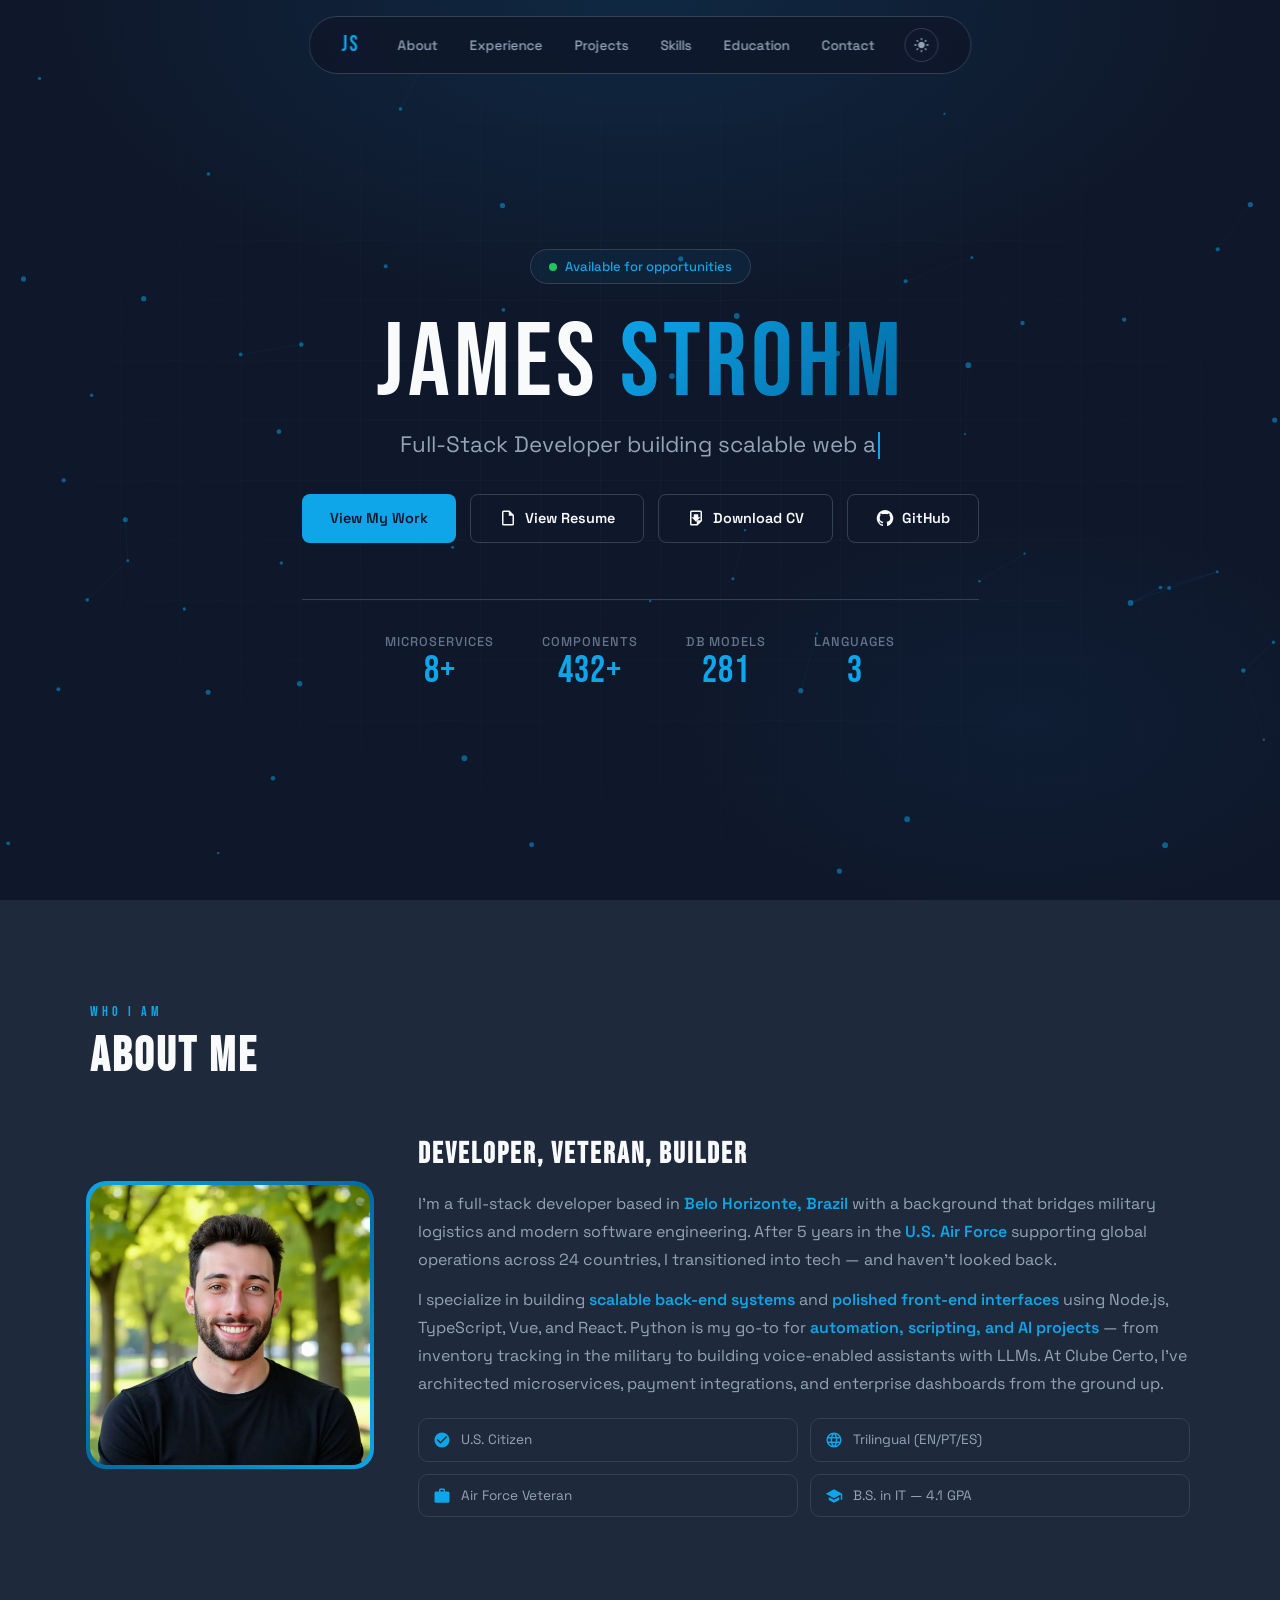
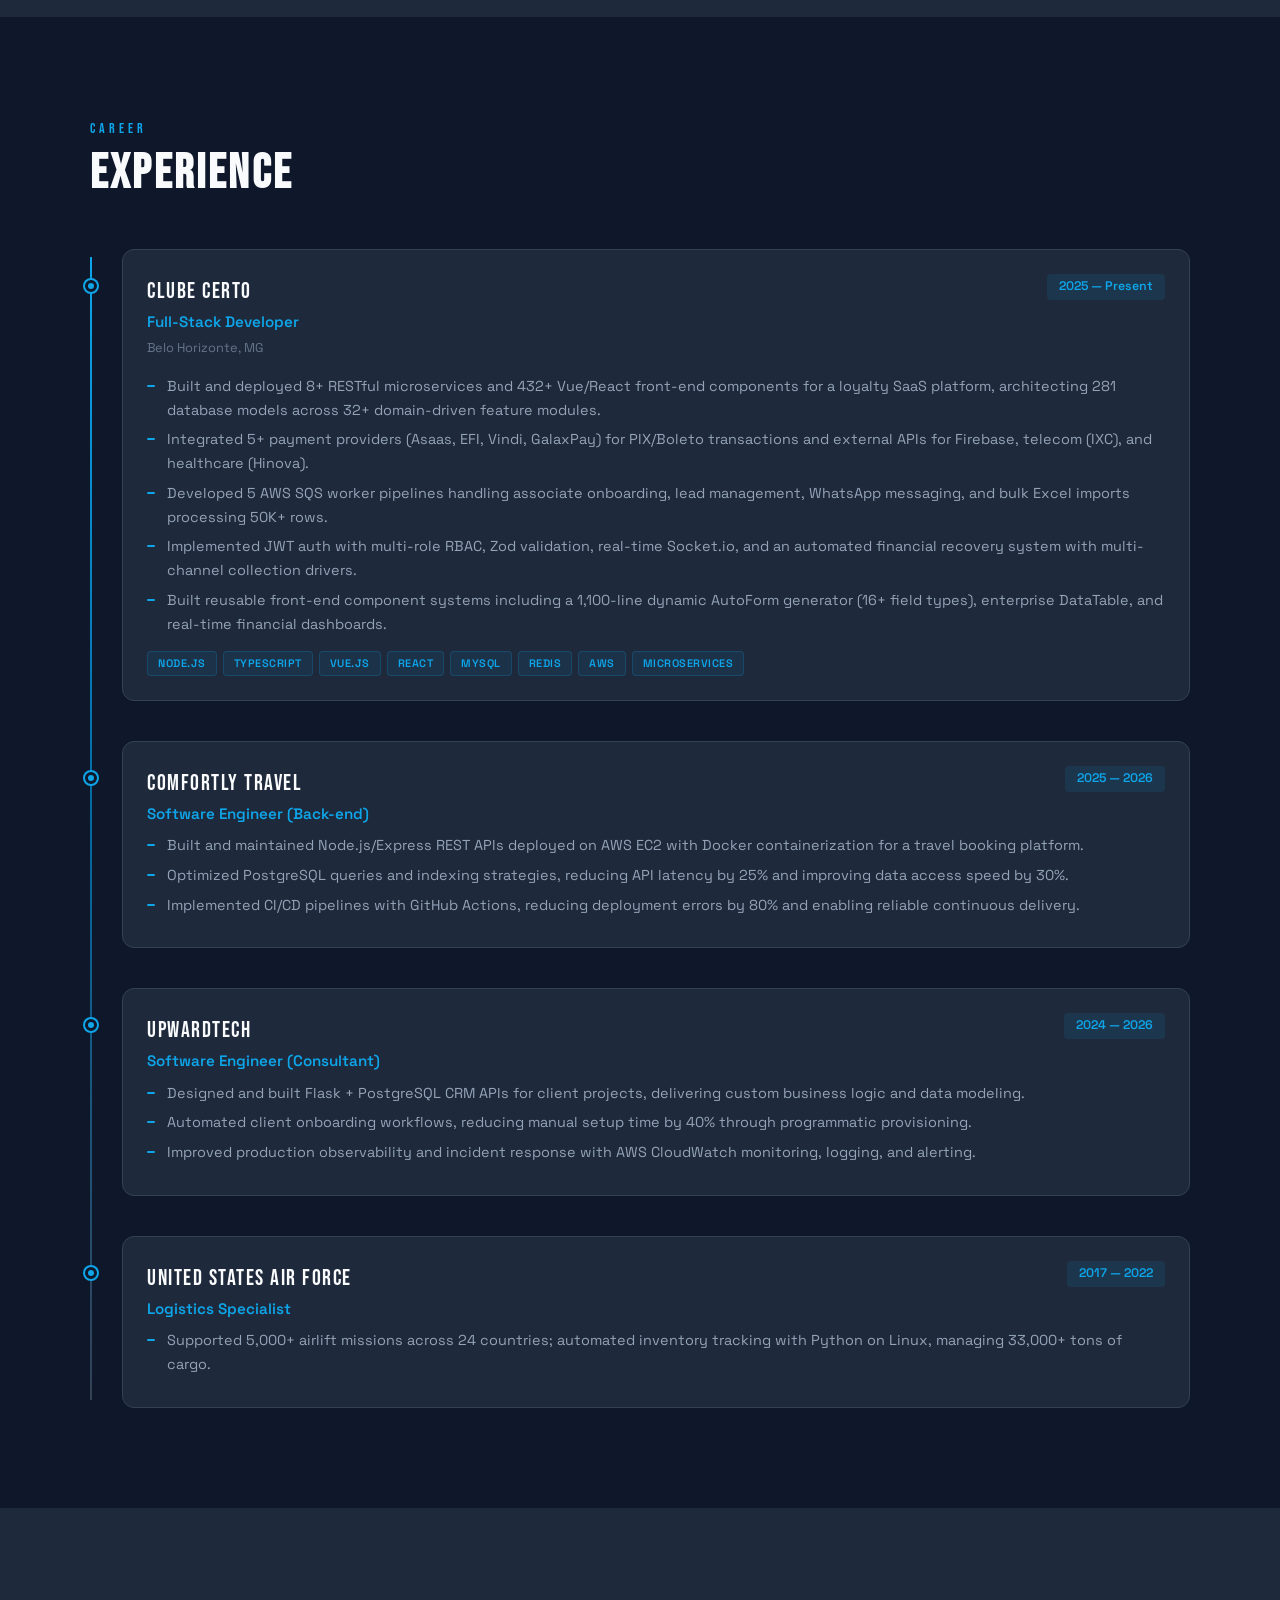
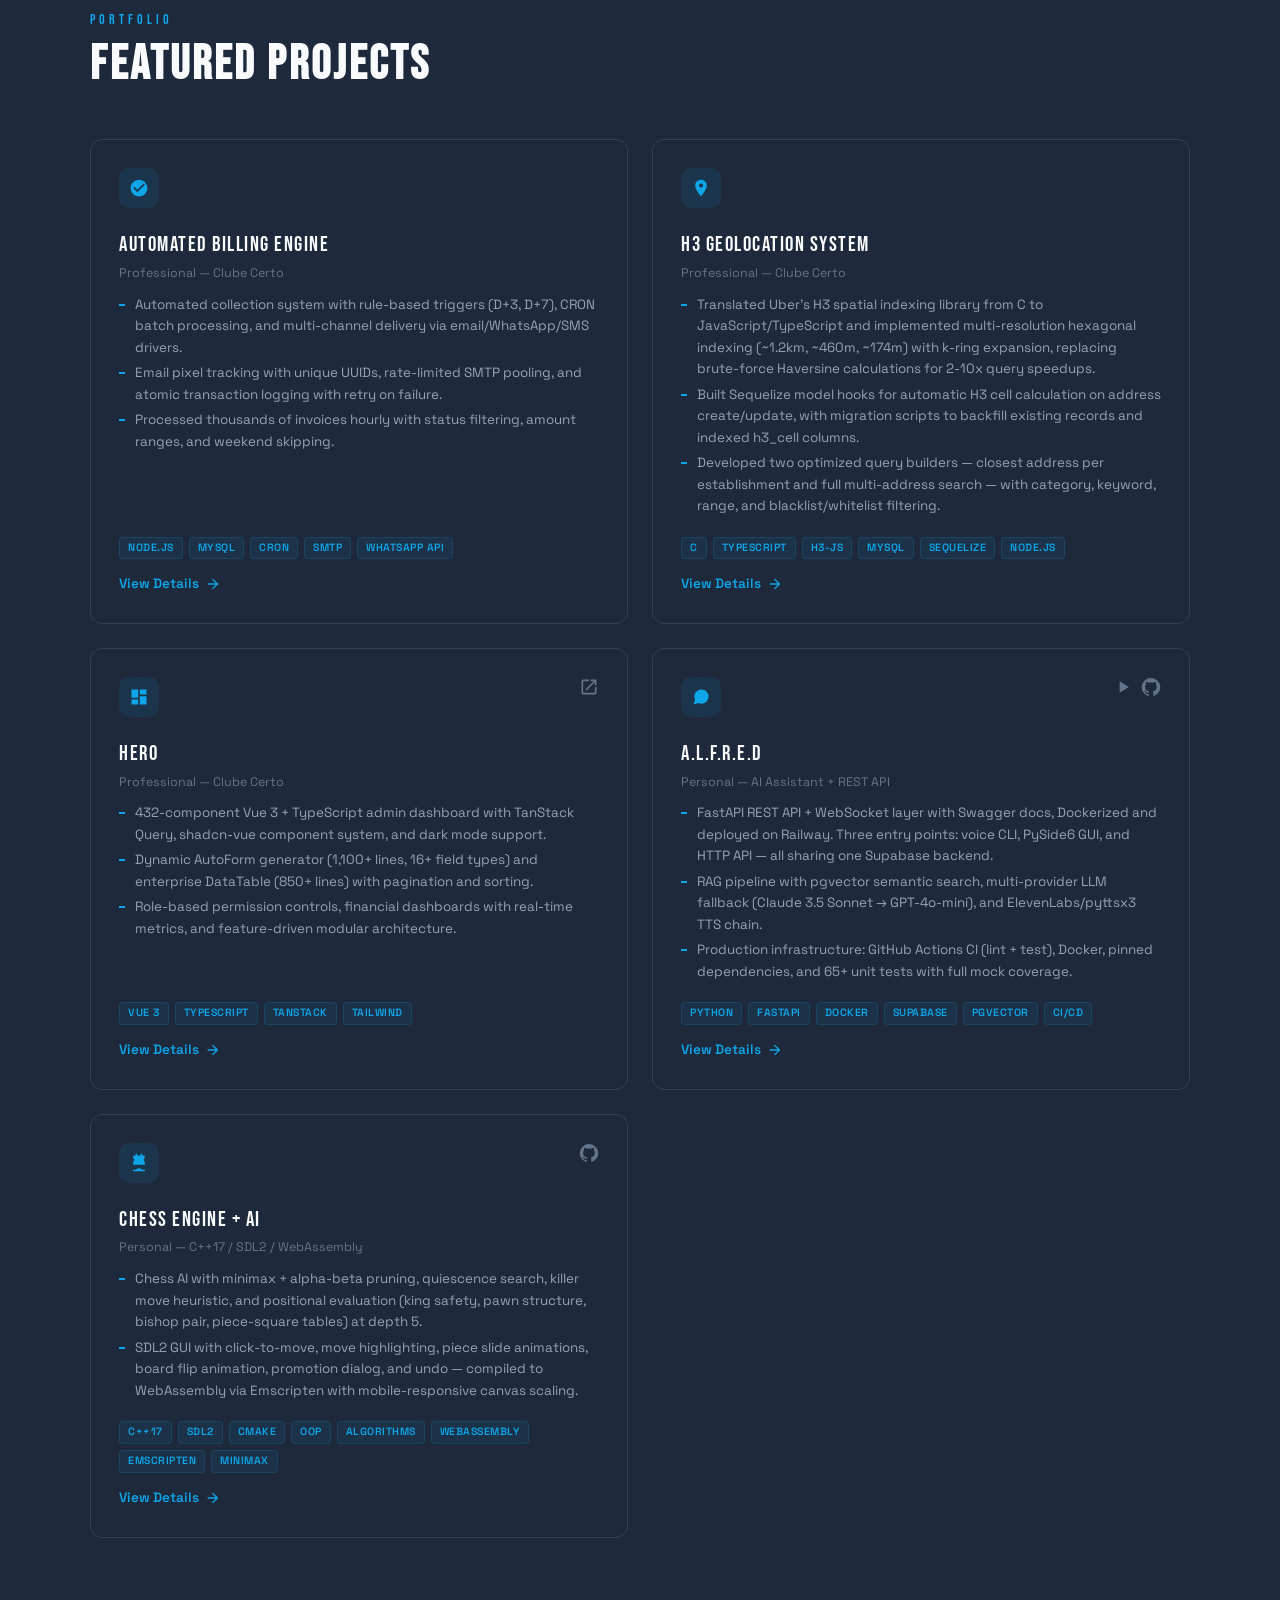
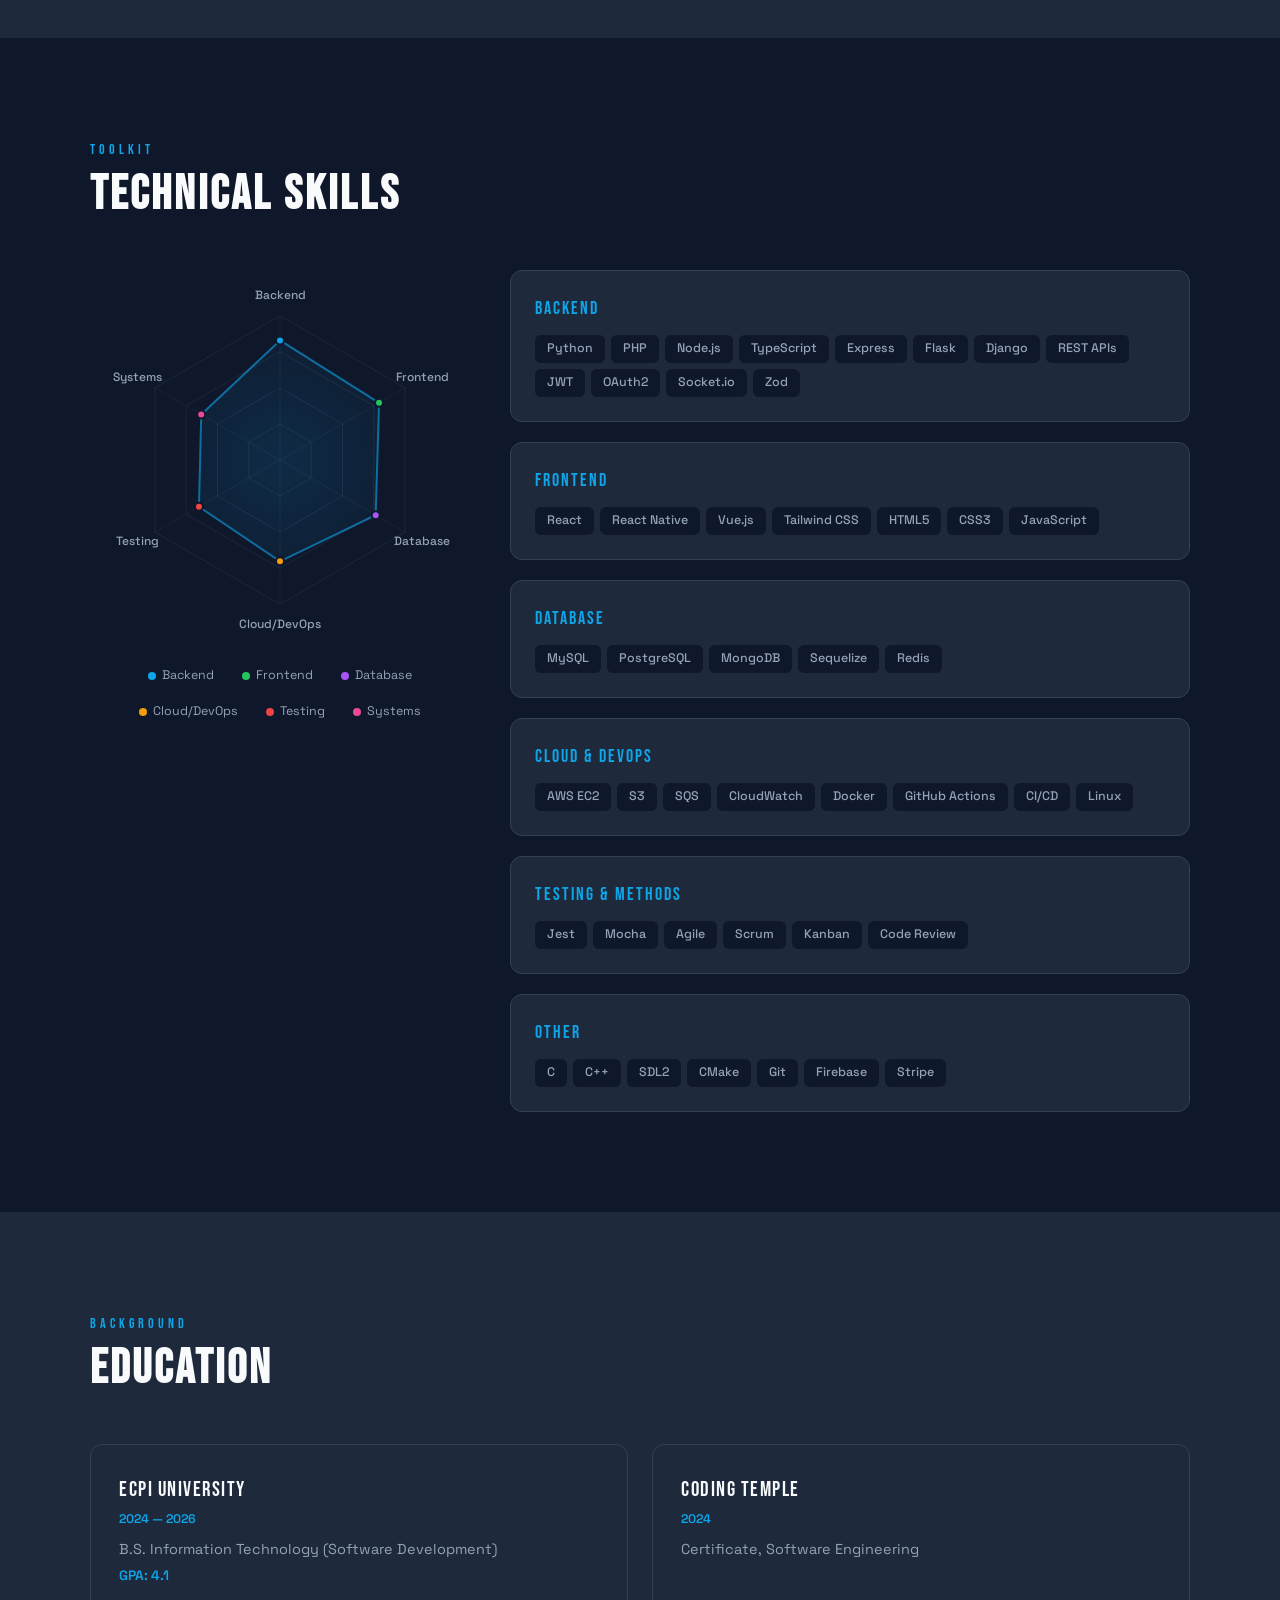
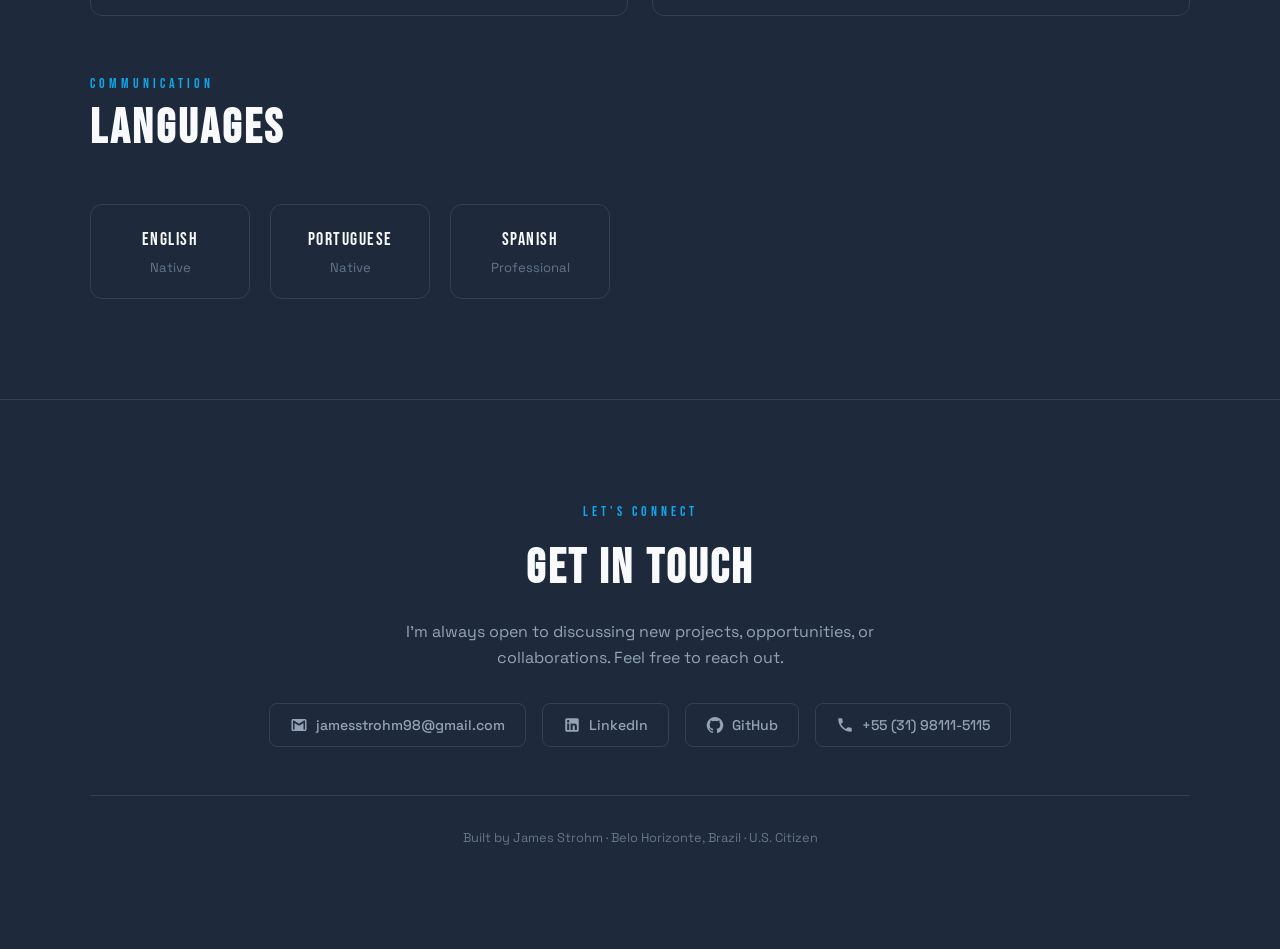
==== commit f7248823: "Update ALFRED project with live demo, API docs, and resume refresh" ====
--- a/index.html
+++ b/index.html
@@ -356,25 +356,28 @@
               <svg aria-hidden="true" viewBox="0 0 24 24"><path d="M21 11.5a8.38 8.38 0 01-.9 3.8 8.5 8.5 0 01-7.6 4.7 8.38 8.38 0 01-3.8-.9L3 21l1.9-5.7a8.38 8.38 0 01-.9-3.8 8.5 8.5 0 014.7-7.6 8.38 8.38 0 013.8-.9h.5a8.48 8.48 0 018 8v.5z"/></svg>
             </div>
             <div class="pc-links">
+              <a href="projects/alfred-demo/" aria-label="Try A.L.F.R.E.D Live Demo" title="Live Demo">
+                <svg aria-hidden="true" viewBox="0 0 24 24"><path d="M8 5v14l11-7z"/></svg>
+              </a>
               <a href="https://github.com/jamesstrohm55/ALFRED" target="_blank" rel="noopener" aria-label="View A.L.F.R.E.D on GitHub">
                 <svg aria-hidden="true" viewBox="0 0 24 24"><path d="M12 1.27a11 11 0 00-3.48 21.46c.55.09.73-.28.73-.55v-1.84c-3.03.64-3.67-1.46-3.67-1.46-.55-1.29-1.28-1.65-1.28-1.65-.92-.65.1-.65.1-.65 1.1 0 1.73 1.1 1.73 1.1.92 1.65 2.57 1.2 3.21.92a2.16 2.16 0 01.64-1.47c-2.47-.27-5.04-1.19-5.04-5.5 0-1.1.46-2.1 1.2-2.84a3.76 3.76 0 010-2.93s.91-.28 3.11 1.1c1.8-.49 3.7-.49 5.5 0 2.1-1.38 3.02-1.1 3.02-1.1a3.76 3.76 0 010 2.93c.74.74 1.2 1.74 1.2 2.84 0 4.31-2.58 5.23-5.06 5.5.45.37.82.92.82 2.02v3.03c0 .27.18.64.73.55A11 11 0 0012 1.27"/></svg>
               </a>
             </div>
           </div>
           <div class="pc-name">A.L.F.R.E.D</div>
-          <div class="pc-context">Personal — Voice-Enabled AI Assistant</div>
+          <div class="pc-context">Personal — AI Assistant + REST API</div>
           <ul class="pc-bullets">
-            <li>Voice-enabled desktop assistant with Claude 3.5 Sonnet (OpenRouter) primary and GPT-4o-mini fallback, ElevenLabs/pyttsx3 TTS chain, and RAG pipeline injecting semantic memories into LLM context.</li>
-            <li>PySide6 GUI with real-time dual waveform visualization, system dashboard (CPU/RAM/Disk charts), quick action tiles, markdown chat bubbles, and JARVIS-inspired dark theme.</li>
-            <li>Cloud-backed memory via Supabase + pgvector for semantic search, plus Google Calendar, weather, file management, and system automation integrations.</li>
+            <li>FastAPI REST API + WebSocket layer with Swagger docs, Dockerized and deployed on Railway. Three entry points: voice CLI, PySide6 GUI, and HTTP API — all sharing one Supabase backend.</li>
+            <li>RAG pipeline with pgvector semantic search, multi-provider LLM fallback (Claude 3.5 Sonnet &rarr; GPT-4o-mini), and ElevenLabs/pyttsx3 TTS chain.</li>
+            <li>Production infrastructure: GitHub Actions CI (lint + test), Docker, pinned dependencies, and 65+ unit tests with full mock coverage.</li>
           </ul>
           <div class="pc-tags">
             <span class="pc-tag">Python</span>
-            <span class="pc-tag">PySide6</span>
-            <span class="pc-tag">OpenRouter</span>
+            <span class="pc-tag">FastAPI</span>
+            <span class="pc-tag">Docker</span>
             <span class="pc-tag">Supabase</span>
             <span class="pc-tag">pgvector</span>
-            <span class="pc-tag">OpenAI</span>
+            <span class="pc-tag">CI/CD</span>
           </div>
           <a href="projects/alfred.html" class="pc-detail-link">View Details <svg aria-hidden="true" viewBox="0 0 24 24"><path d="M4 11v2h12l-5.59 5.59L12 20l8-8-8-8-1.59 1.41L16 11H4z"/></svg></a>
         </div>
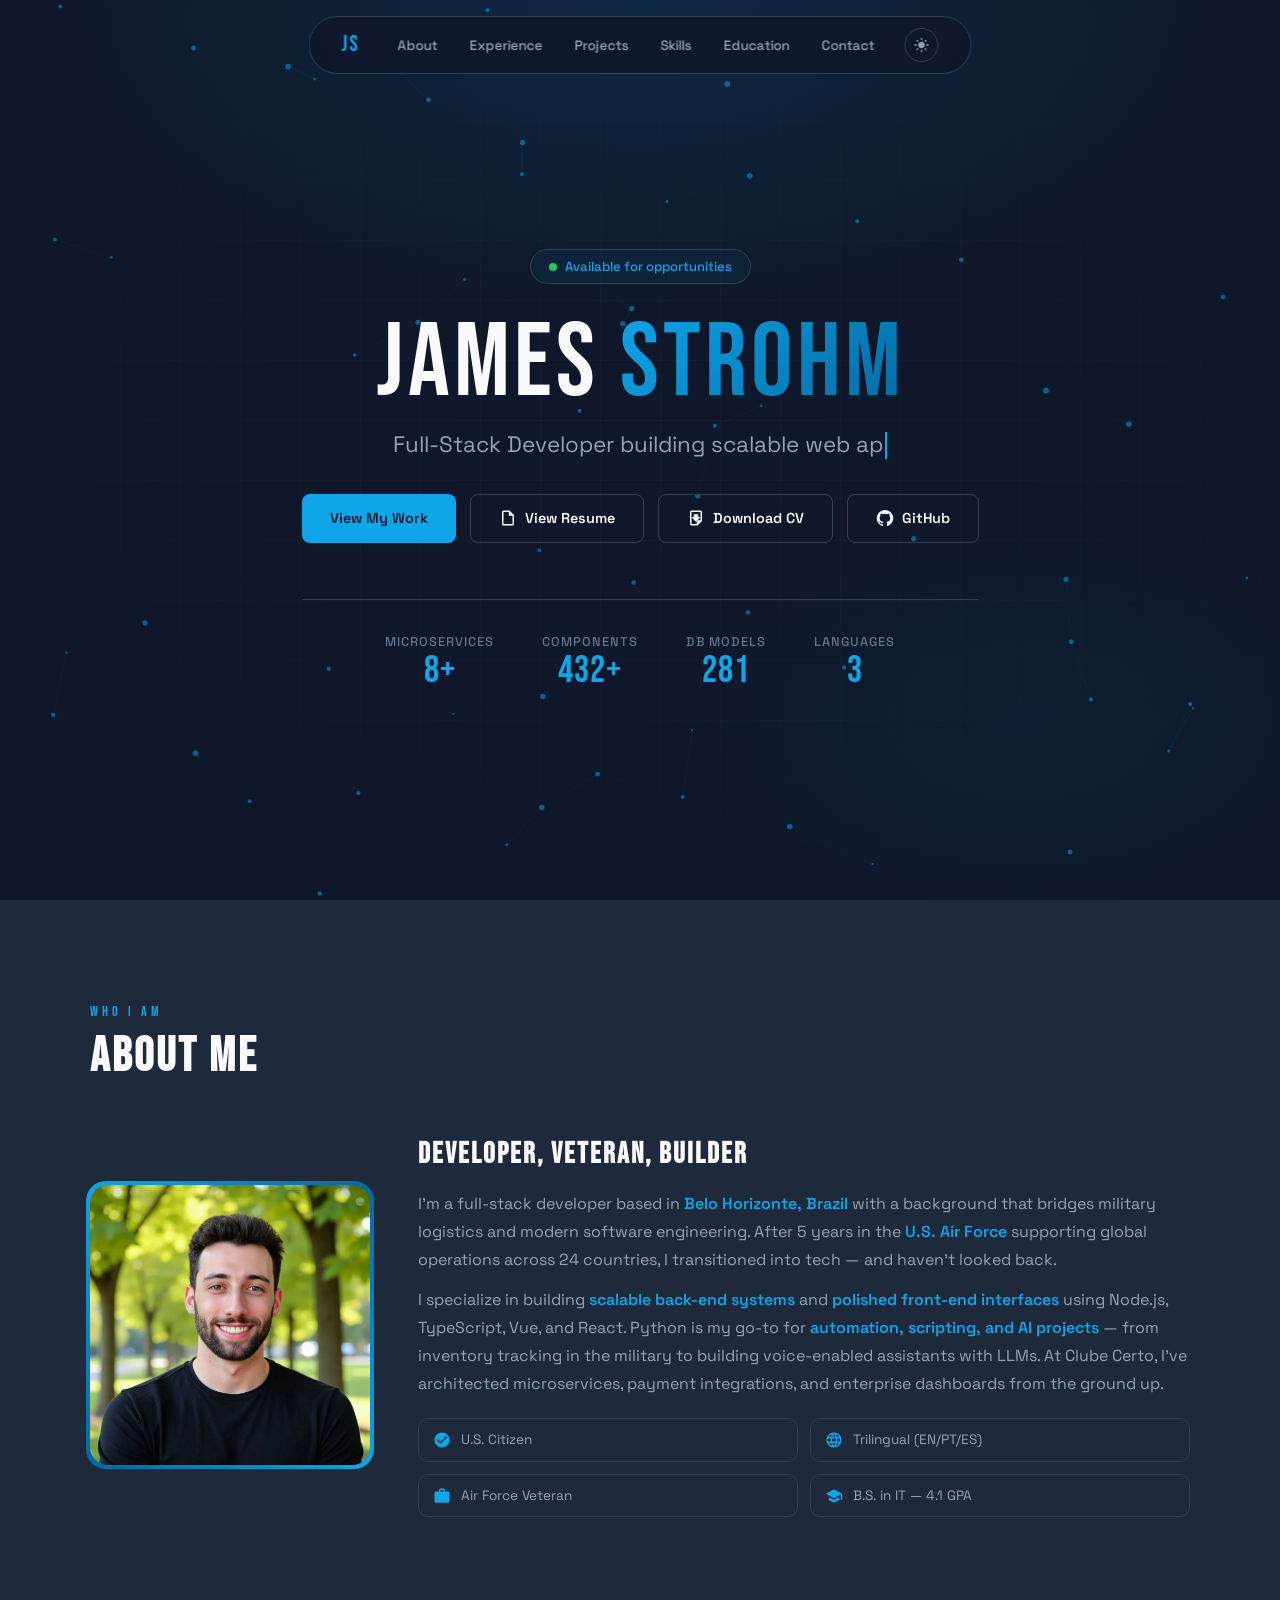
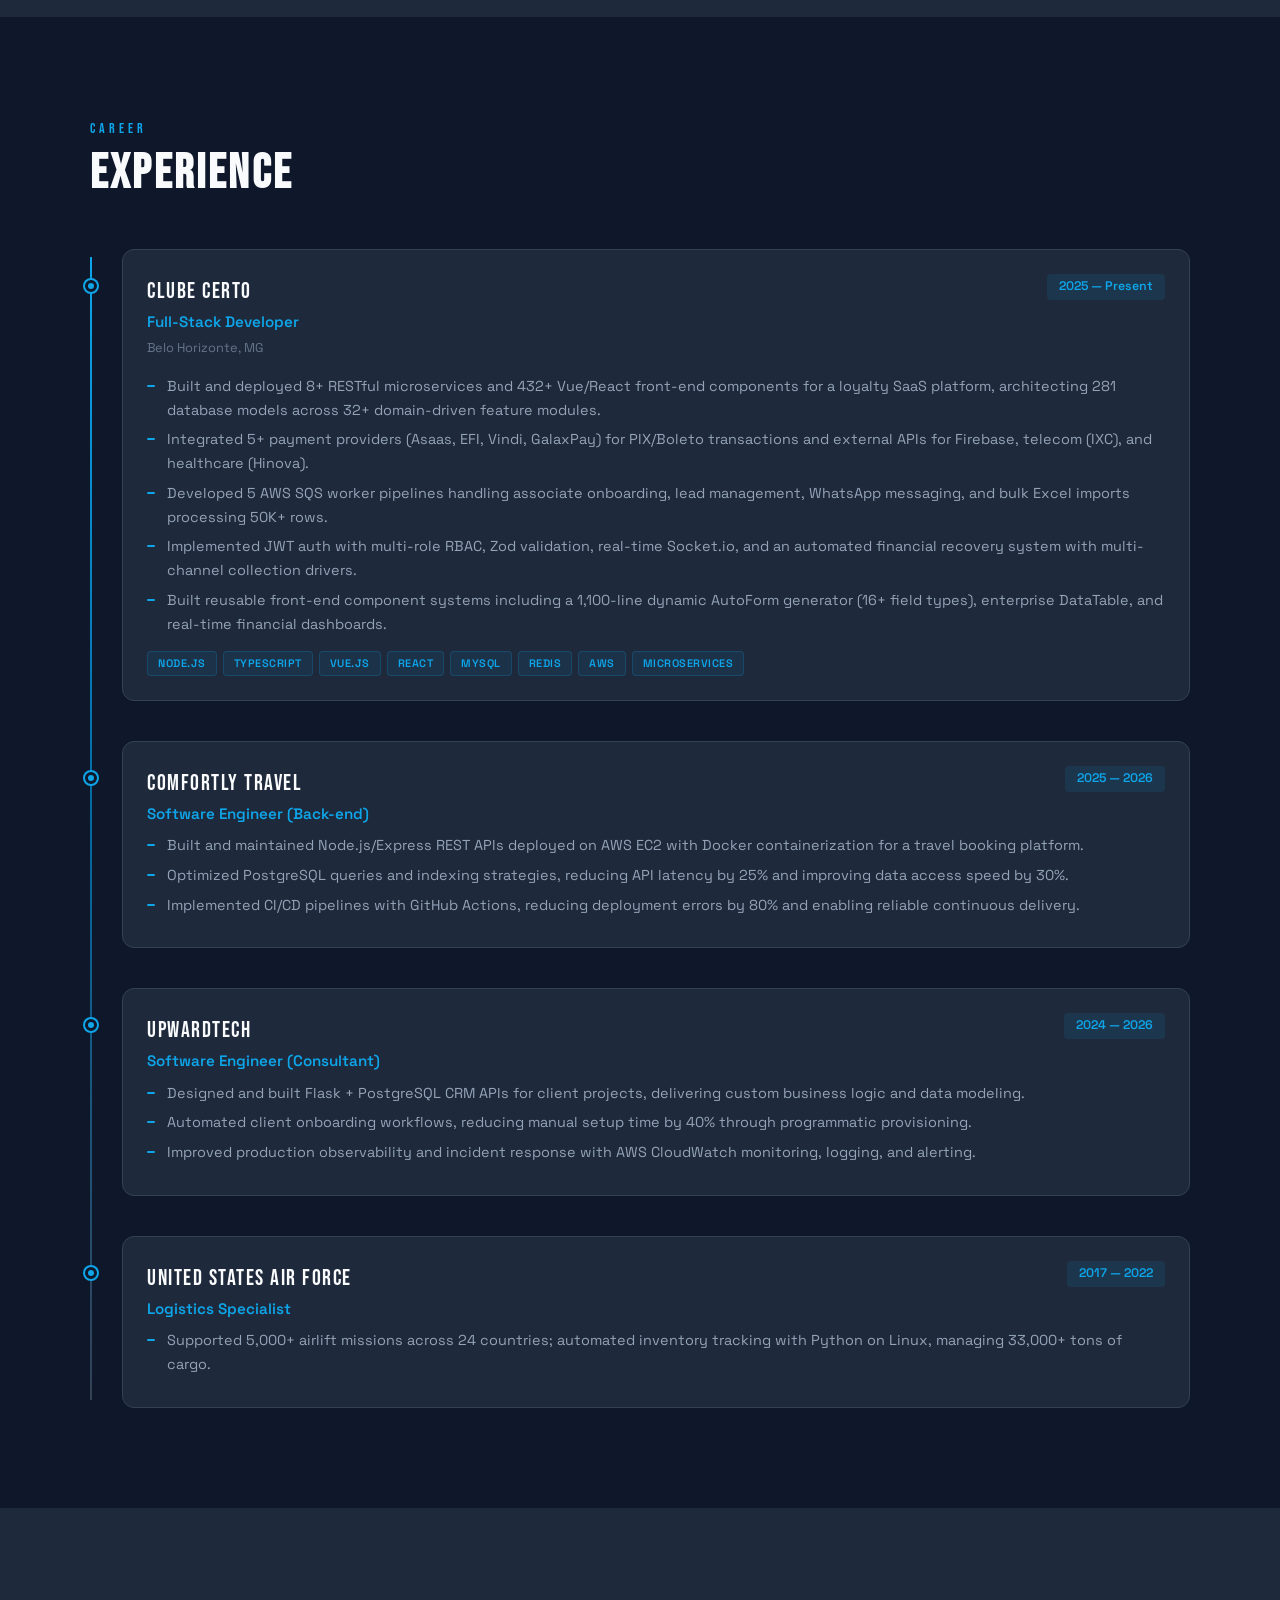
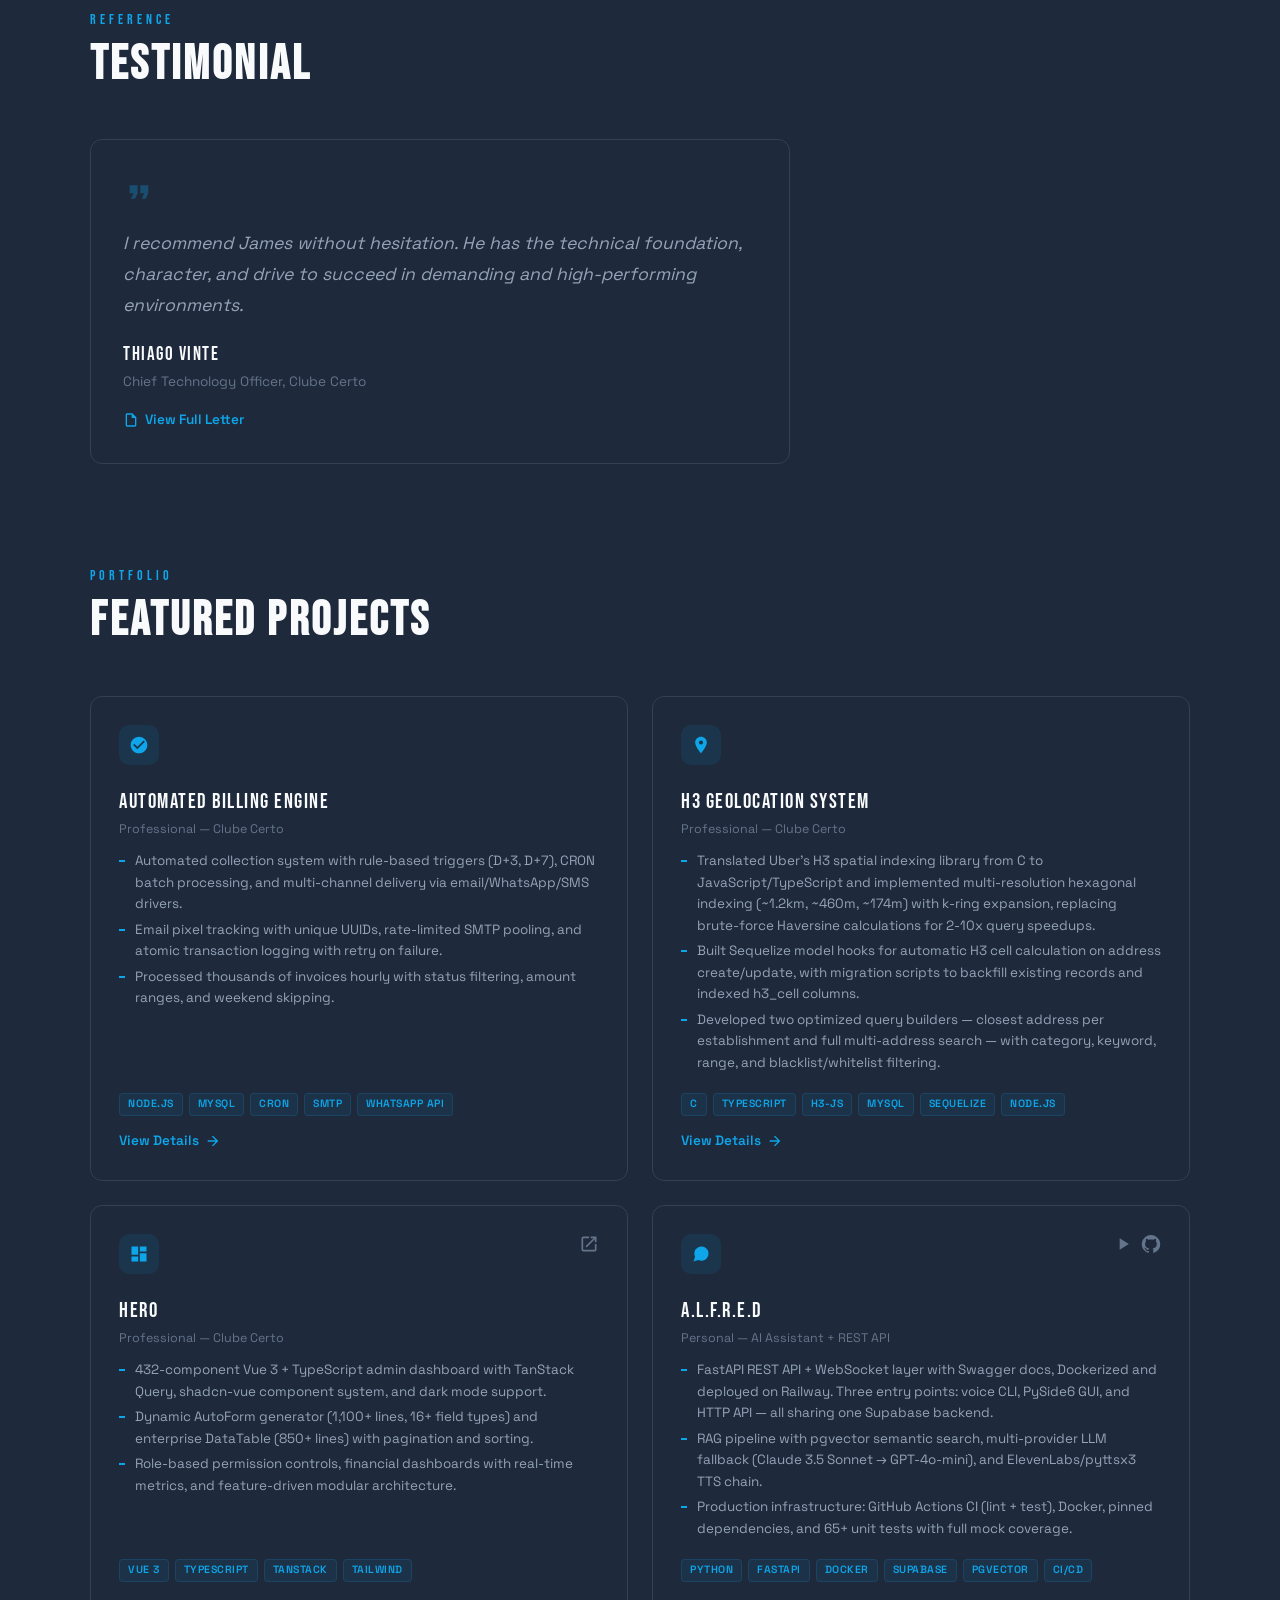
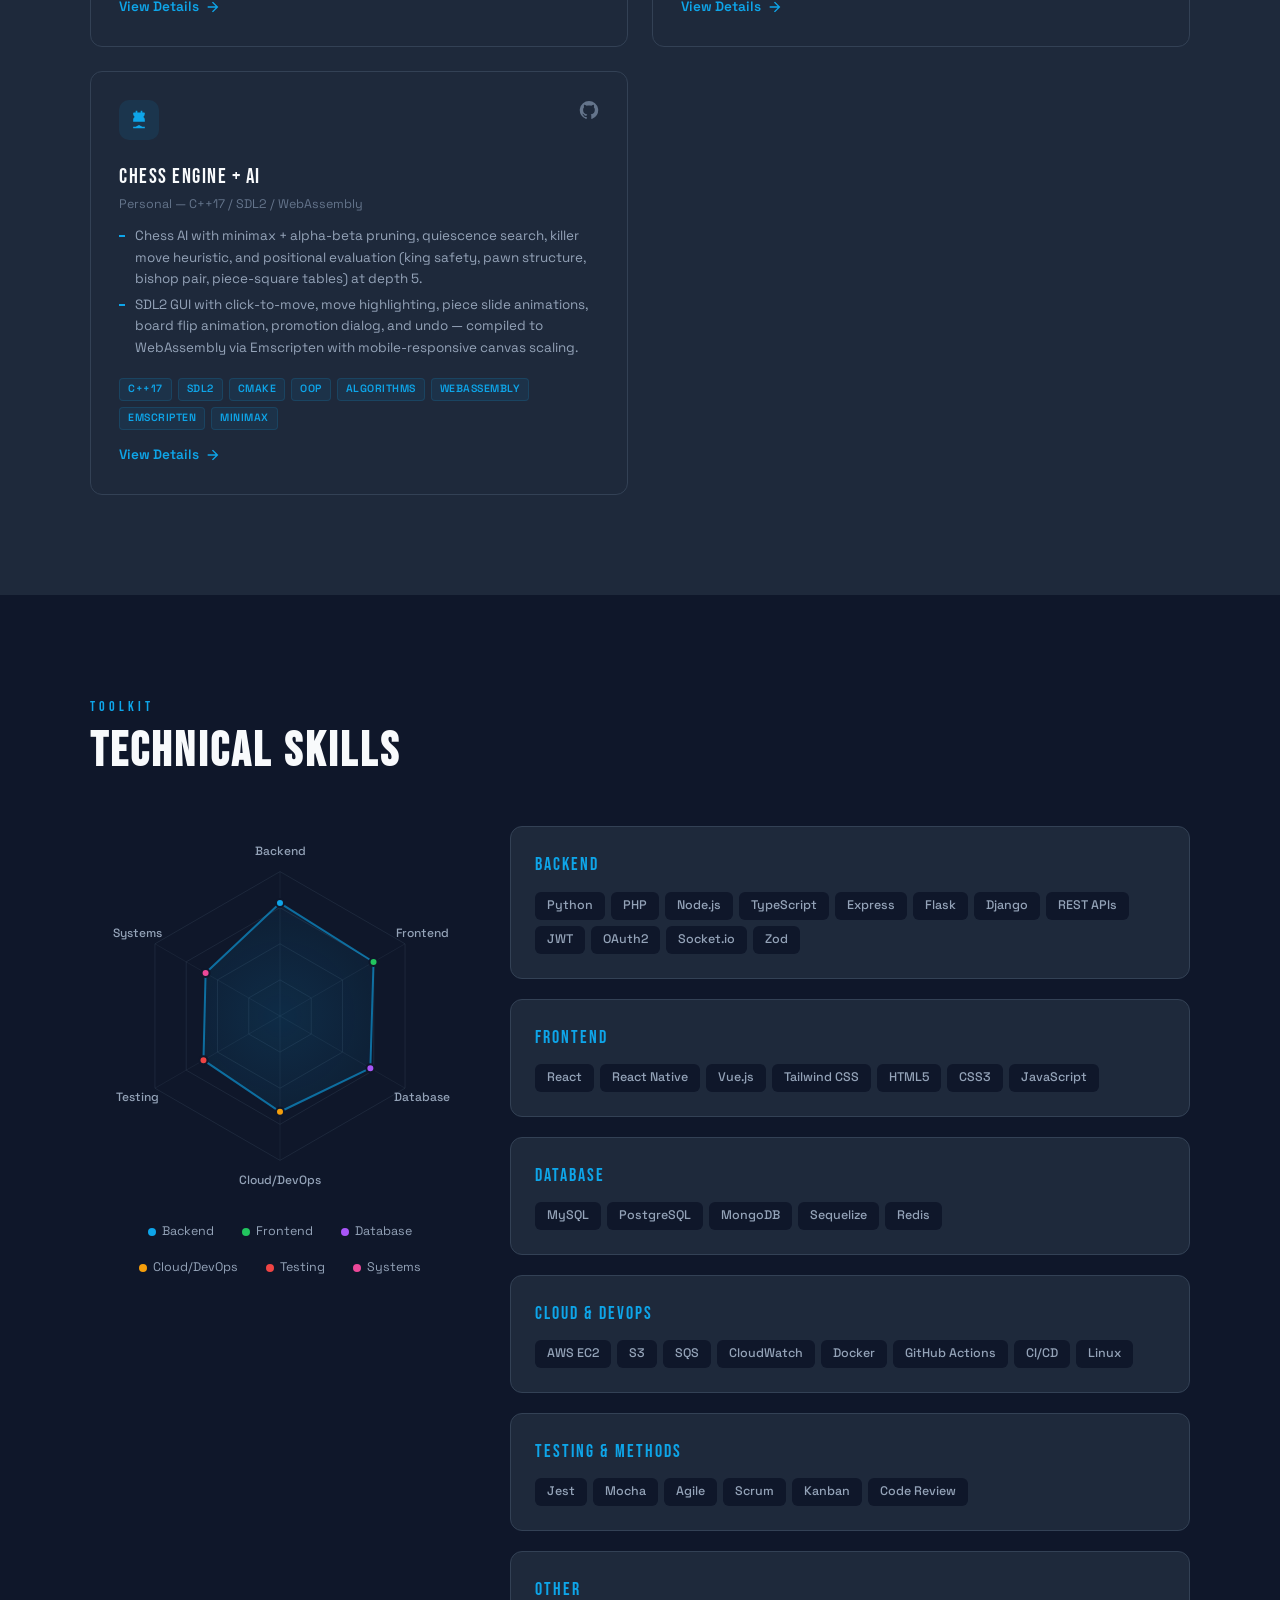
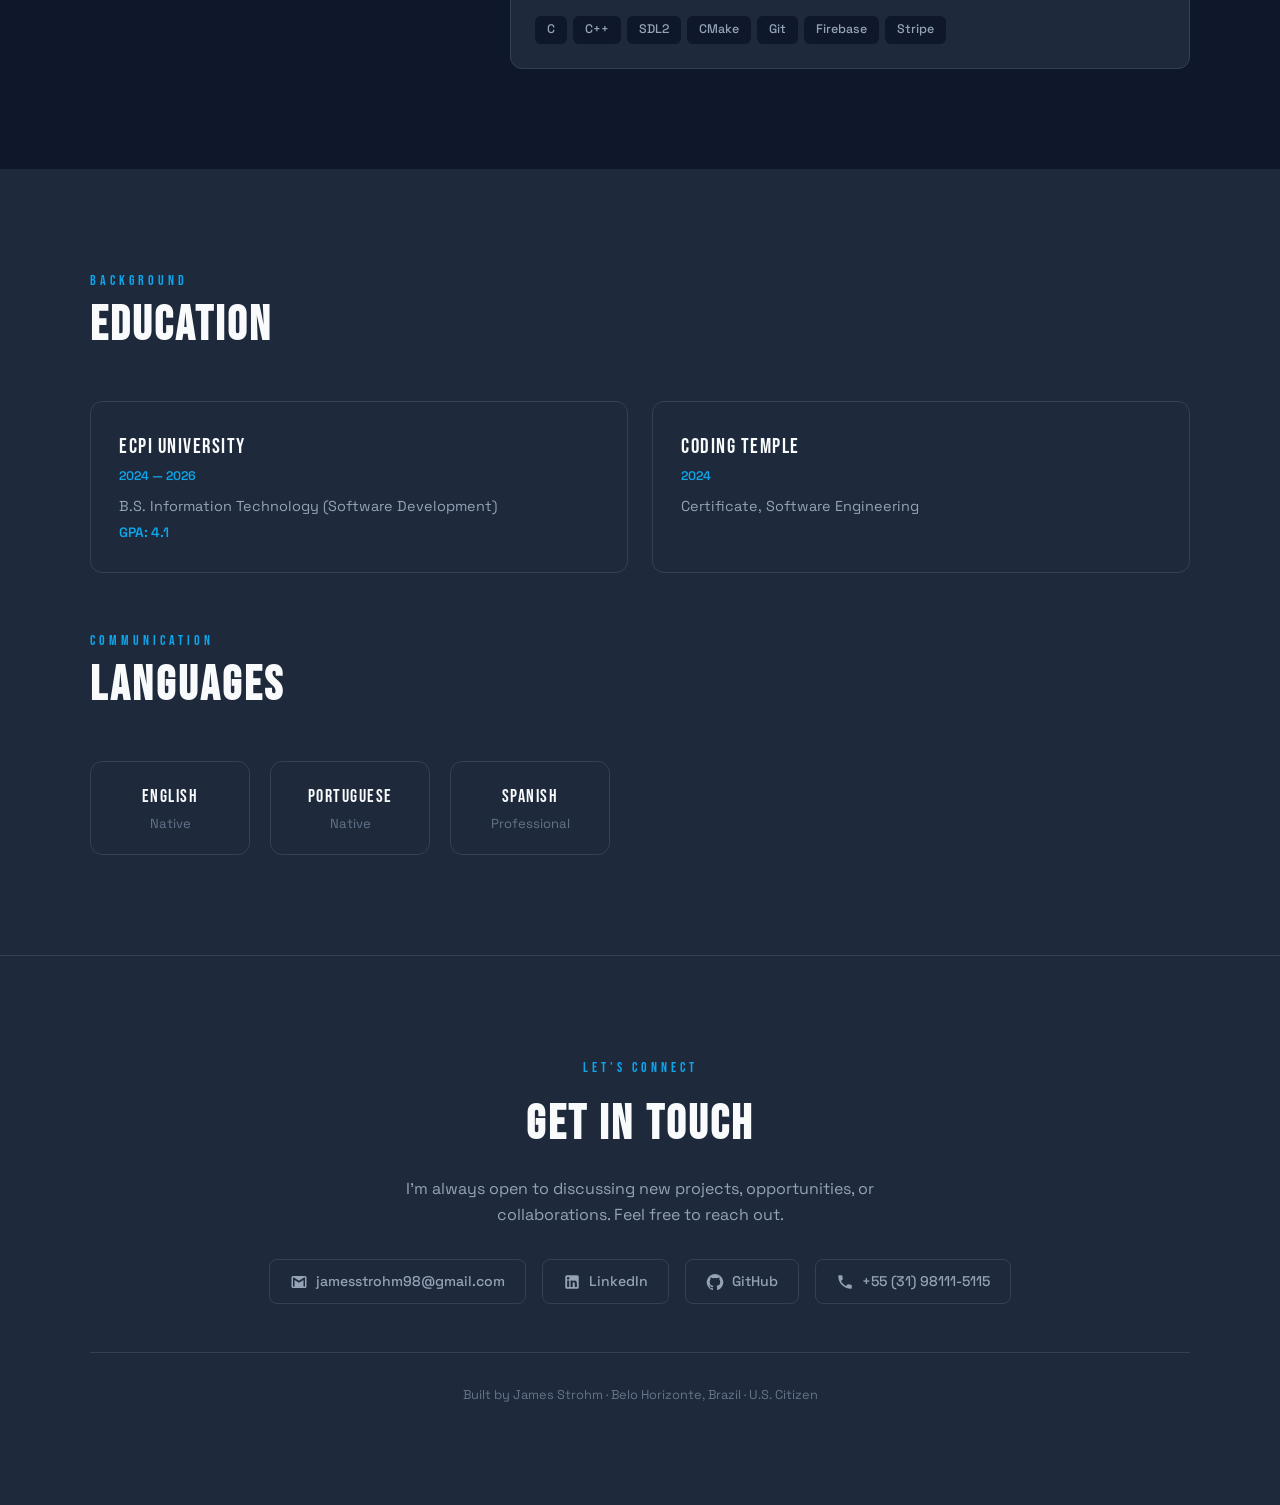
==== commit ab4699a8: "add CTO testimonial section" ====
--- a/index.html
+++ b/index.html
@@ -263,6 +263,28 @@
     </div>
   </section>
 
+  <!-- TESTIMONIAL -->
+  <section class="testimonial-section" style="background: var(--navy-light);">
+    <div class="container">
+      <div class="fade-up">
+        <div class="section-label">Reference</div>
+        <h2 class="section-heading">Testimonial</h2>
+      </div>
+      <div class="testimonial fade-up">
+        <svg class="testimonial-quote" aria-hidden="true" viewBox="0 0 24 24"><path d="M6 17h3l2-4V7H5v6h3zm8 0h3l2-4V7h-6v6h3z"/></svg>
+        <blockquote class="testimonial-text">I recommend James without hesitation. He has the technical foundation, character, and drive to succeed in demanding and high-performing environments.</blockquote>
+        <div class="testimonial-author">
+          <div class="testimonial-name">Thiago Vinte</div>
+          <div class="testimonial-role">Chief Technology Officer, Clube Certo</div>
+        </div>
+        <a href="James_Strohm_Recommendation_Letter.pdf" target="_blank" class="testimonial-link">
+          <svg aria-hidden="true" viewBox="0 0 24 24"><path d="M14 2H6a2 2 0 00-2 2v16a2 2 0 002 2h12a2 2 0 002-2V8l-6-6zm4 18H6V4h7v5h5v11z"/></svg>
+          View Full Letter
+        </a>
+      </div>
+    </div>
+  </section>
+
   <!-- PROJECTS -->
   <section id="projects" style="background: var(--navy-light);">
     <div class="container">
--- a/css/style.css
+++ b/css/style.css
@@ -497,6 +497,74 @@
   line-height: 1.1;
 }
 
+/* --- TESTIMONIAL --- */
+.testimonial-section {
+  padding-bottom: 0;
+}
+
+.testimonial {
+  position: relative;
+  background: var(--surface);
+  border: 1px solid var(--border);
+  border-radius: 12px;
+  padding: 36px 32px 28px;
+  max-width: 700px;
+}
+
+.testimonial-quote {
+  width: 32px;
+  height: 32px;
+  fill: var(--sky);
+  opacity: 0.3;
+  margin-bottom: 12px;
+}
+
+.testimonial-text {
+  font-size: 1.1rem;
+  color: var(--text-muted);
+  line-height: 1.75;
+  font-style: italic;
+  margin-bottom: 20px;
+}
+
+.testimonial-author {
+  margin-bottom: 16px;
+}
+
+.testimonial-name {
+  font-family: 'Bebas Neue', sans-serif;
+  font-size: 1.2rem;
+  letter-spacing: 1.5px;
+  color: var(--text-strong);
+}
+
+.testimonial-role {
+  font-size: 0.85rem;
+  color: var(--text-dim);
+}
+
+.testimonial-link {
+  display: inline-flex;
+  align-items: center;
+  gap: 6px;
+  font-size: 0.85rem;
+  font-weight: 600;
+  color: var(--sky);
+  text-decoration: none;
+  transition: gap 200ms, color 200ms;
+}
+
+.testimonial-link:hover {
+  gap: 10px;
+  color: var(--sky-glow);
+}
+
+.testimonial-link svg {
+  width: 16px;
+  height: 16px;
+  fill: currentColor;
+}
+
 /* --- EXPERIENCE --- */
 .timeline {
   position: relative;
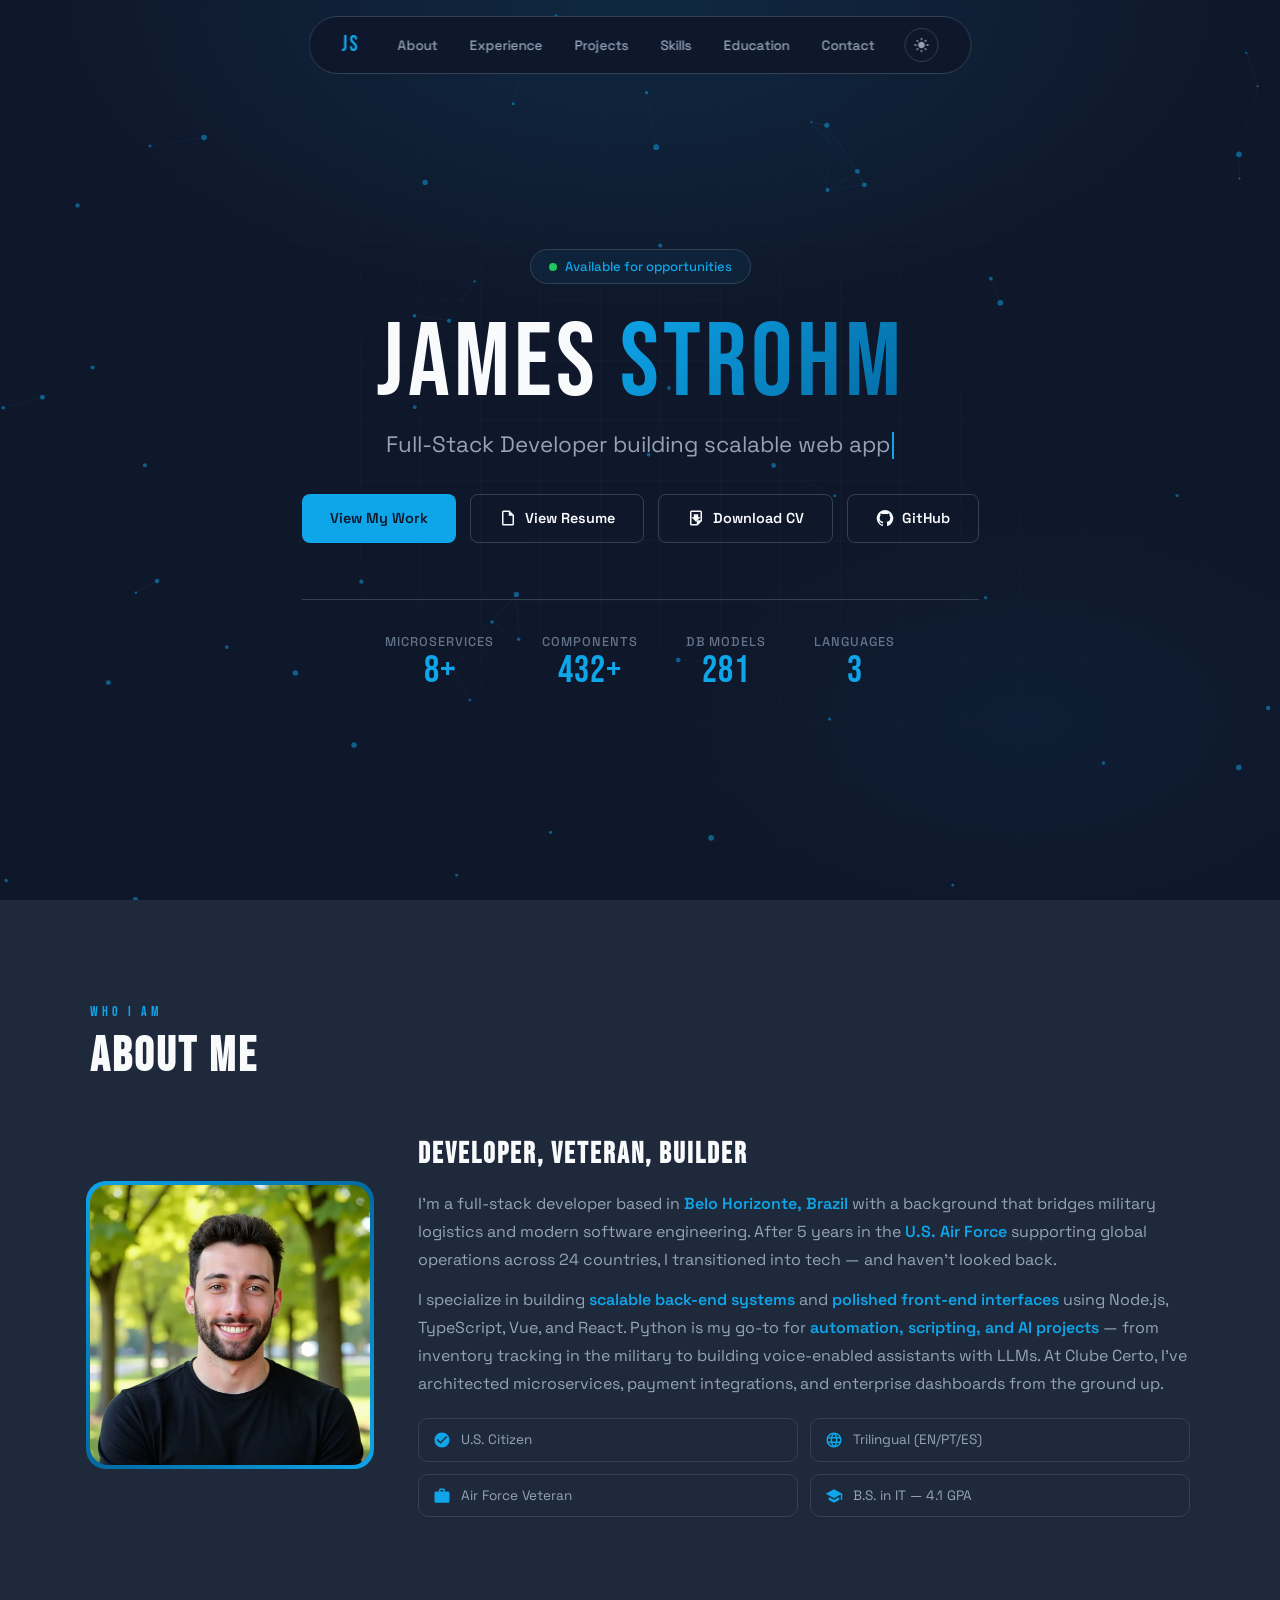
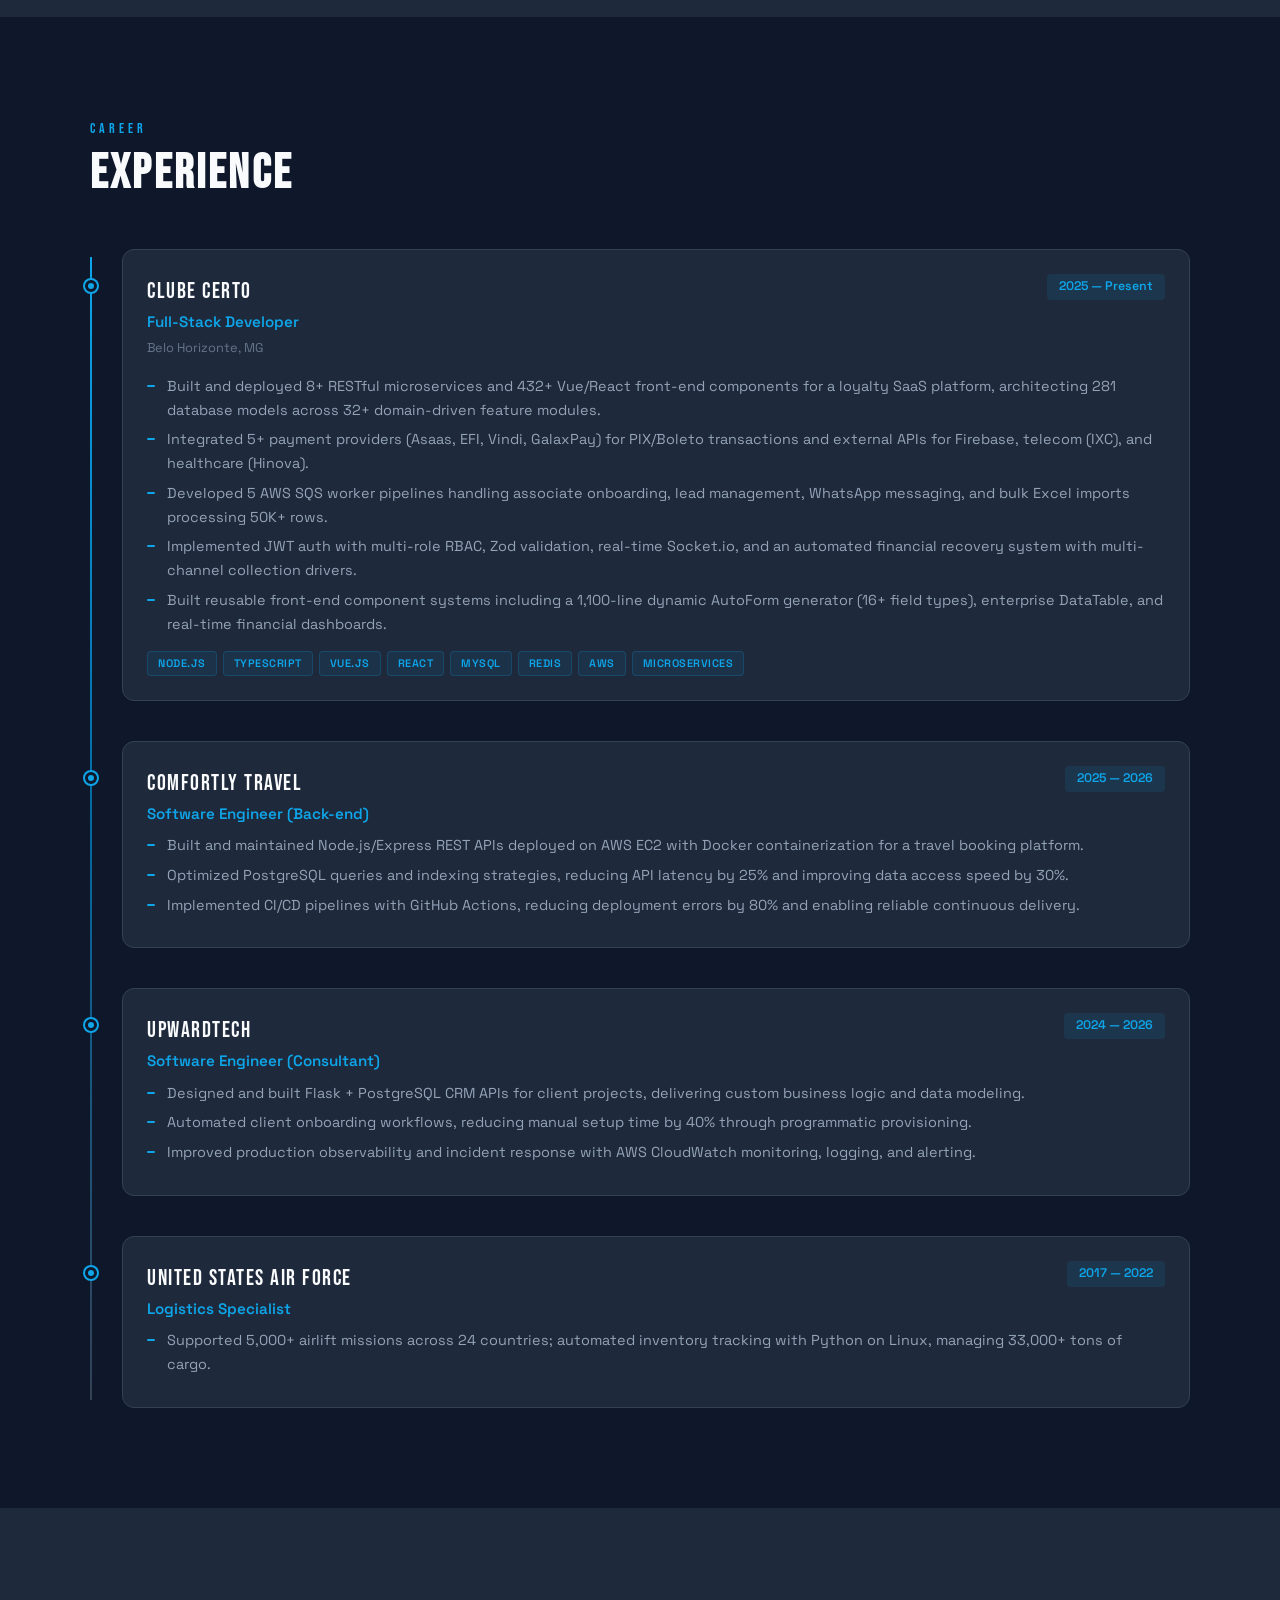
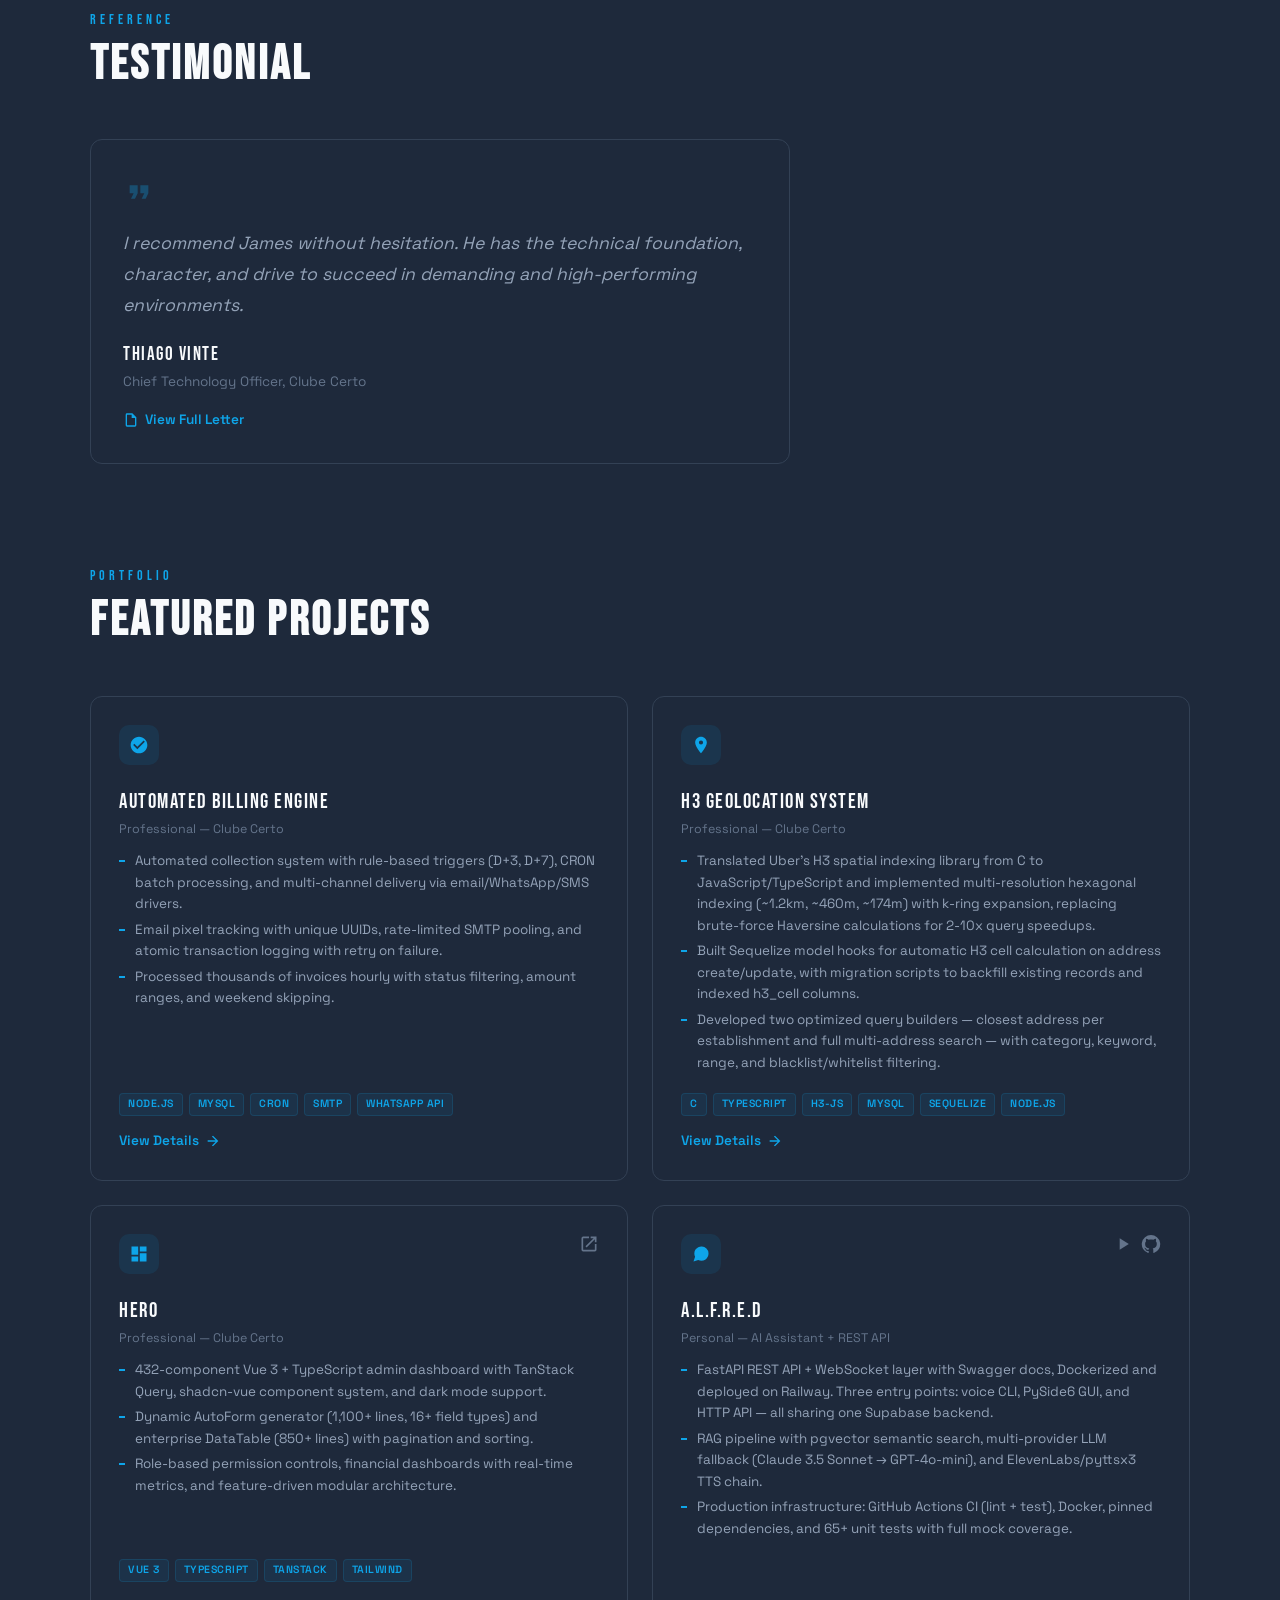
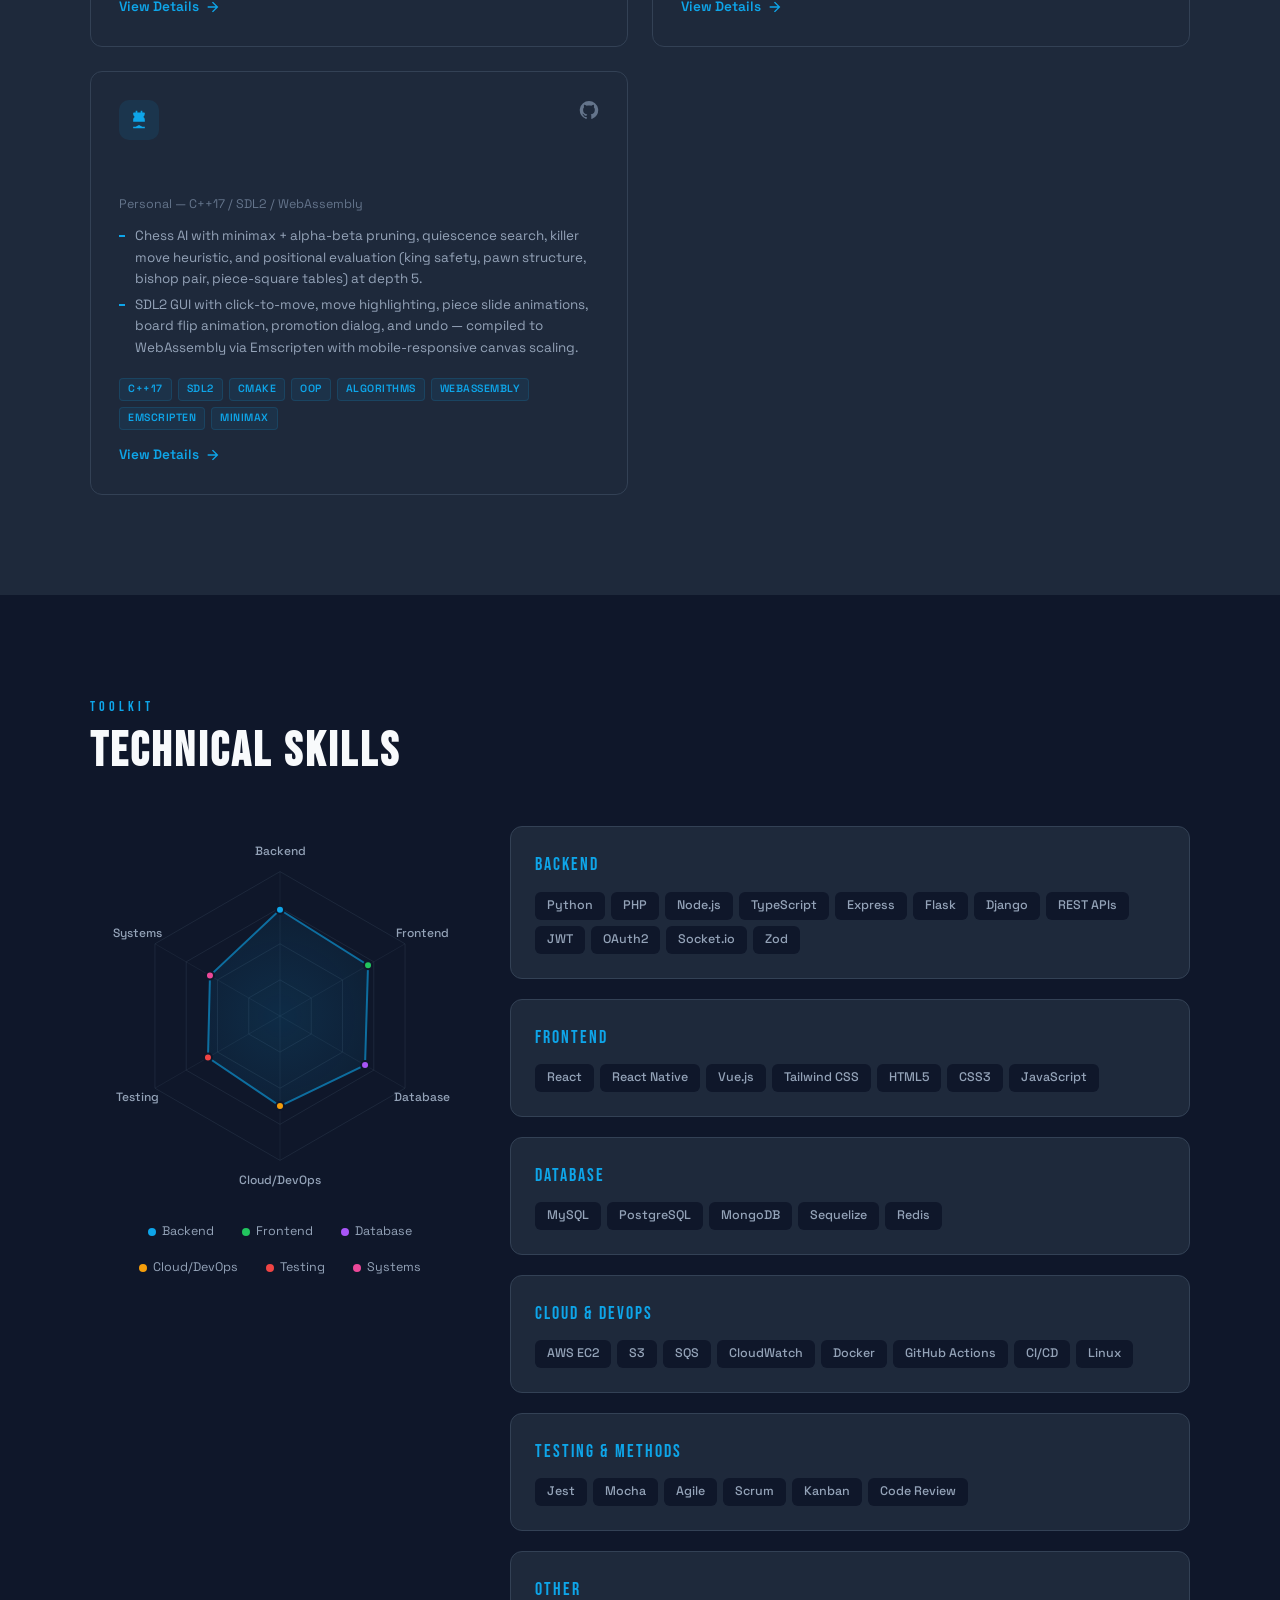
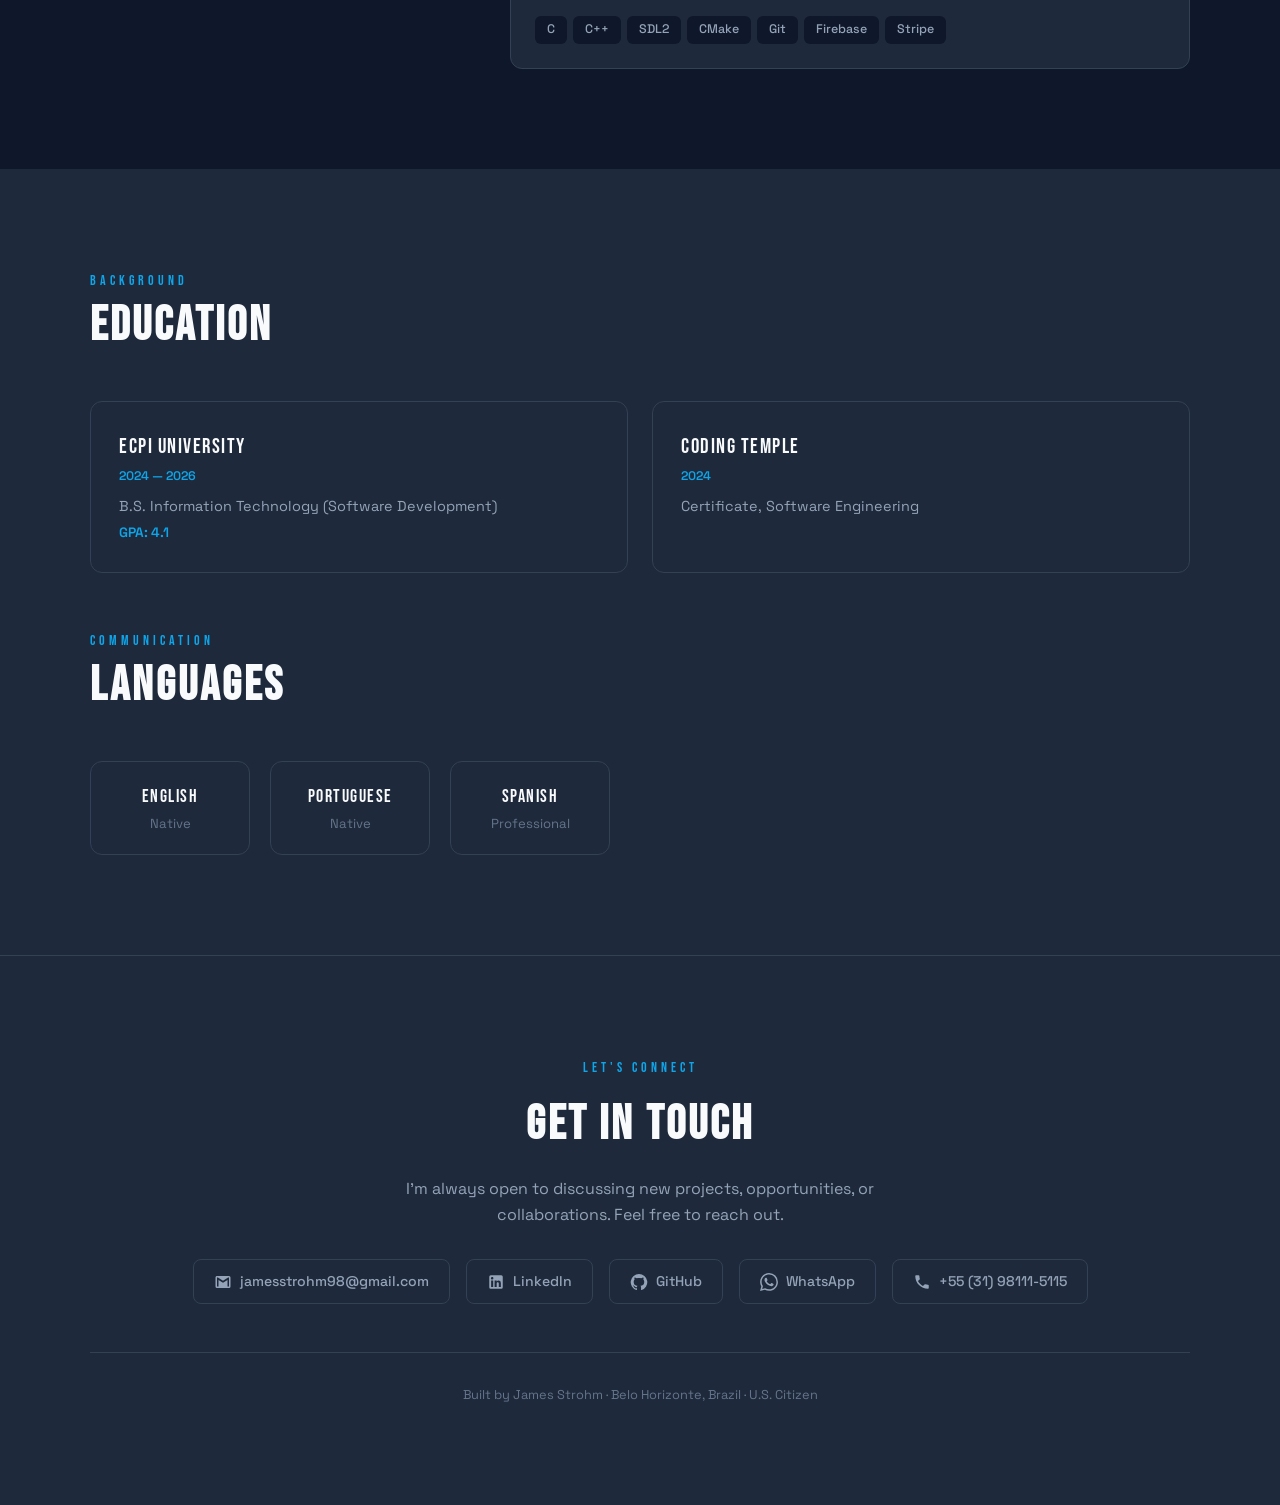
==== commit 50e63478: "added whatsapp link to contact area" ====
--- a/index.html
+++ b/index.html
@@ -606,6 +606,10 @@
           <svg aria-hidden="true" viewBox="0 0 24 24"><path d="M12 1.27a11 11 0 00-3.48 21.46c.55.09.73-.28.73-.55v-1.84c-3.03.64-3.67-1.46-3.67-1.46-.55-1.29-1.28-1.65-1.28-1.65-.92-.65.1-.65.1-.65 1.1 0 1.73 1.1 1.73 1.1.92 1.65 2.57 1.2 3.21.92a2.16 2.16 0 01.64-1.47c-2.47-.27-5.04-1.19-5.04-5.5 0-1.1.46-2.1 1.2-2.84a3.76 3.76 0 010-2.93s.91-.28 3.11 1.1c1.8-.49 3.7-.49 5.5 0 2.1-1.38 3.02-1.1 3.02-1.1a3.76 3.76 0 010 2.93c.74.74 1.2 1.74 1.2 2.84 0 4.31-2.58 5.23-5.06 5.5.45.37.82.92.82 2.02v3.03c0 .27.18.64.73.55A11 11 0 0012 1.27"/></svg>
           GitHub
         </a>
+        <a href="https://wa.me/5531981115115" target="_blank" rel="noopener">
+          <svg aria-hidden="true" viewBox="0 0 24 24"><path d="M17.472 14.382c-.297-.149-1.758-.867-2.03-.967-.273-.099-.471-.148-.67.15-.197.297-.767.966-.94 1.164-.173.199-.347.223-.644.075-.297-.15-1.255-.463-2.39-1.475-.883-.788-1.48-1.761-1.653-2.059-.173-.297-.019-.458.13-.606.134-.133.298-.347.446-.52.149-.174.198-.298.298-.497.099-.198.05-.371-.025-.52-.075-.149-.669-1.612-.916-2.207-.242-.579-.487-.5-.669-.51-.173-.008-.371-.01-.57-.01-.198 0-.52.074-.792.372-.272.297-1.04 1.016-1.04 2.479 0 1.462 1.065 2.875 1.213 3.074.149.198 2.096 3.2 5.077 4.487.709.306 1.262.489 1.694.625.712.227 1.36.195 1.871.118.571-.085 1.758-.719 2.006-1.413.248-.694.248-1.289.173-1.413-.074-.124-.272-.198-.57-.347m-5.421 7.403h-.004a9.87 9.87 0 01-5.031-1.378l-.361-.214-3.741.982.998-3.648-.235-.374a9.86 9.86 0 01-1.51-5.26c.001-5.45 4.436-9.884 9.888-9.884 2.64 0 5.122 1.03 6.988 2.898a9.825 9.825 0 012.893 6.994c-.003 5.45-4.437 9.884-9.885 9.884m8.413-18.297A11.815 11.815 0 0012.05 0C5.495 0 .16 5.335.157 11.892c0 2.096.547 4.142 1.588 5.945L.057 24l6.305-1.654a11.882 11.882 0 005.683 1.448h.005c6.554 0 11.89-5.335 11.893-11.893a11.821 11.821 0 00-3.48-8.413z"/></svg>
+          WhatsApp
+        </a>
         <a href="tel:+5531981115115">
           <svg aria-hidden="true" viewBox="0 0 24 24"><path d="M6.62 10.79c1.44 2.83 3.76 5.14 6.59 6.59l2.2-2.2c.27-.27.67-.36 1.02-.24 1.12.37 2.33.57 3.57.57.55 0 1 .45 1 1V20c0 .55-.45 1-1 1-9.39 0-17-7.61-17-17 0-.55.45-1 1-1h3.5c.55 0 1 .45 1 1 0 1.25.2 2.45.57 3.57.11.35.03.74-.25 1.02l-2.2 2.2z"/></svg>
           +55 (31) 98111-5115
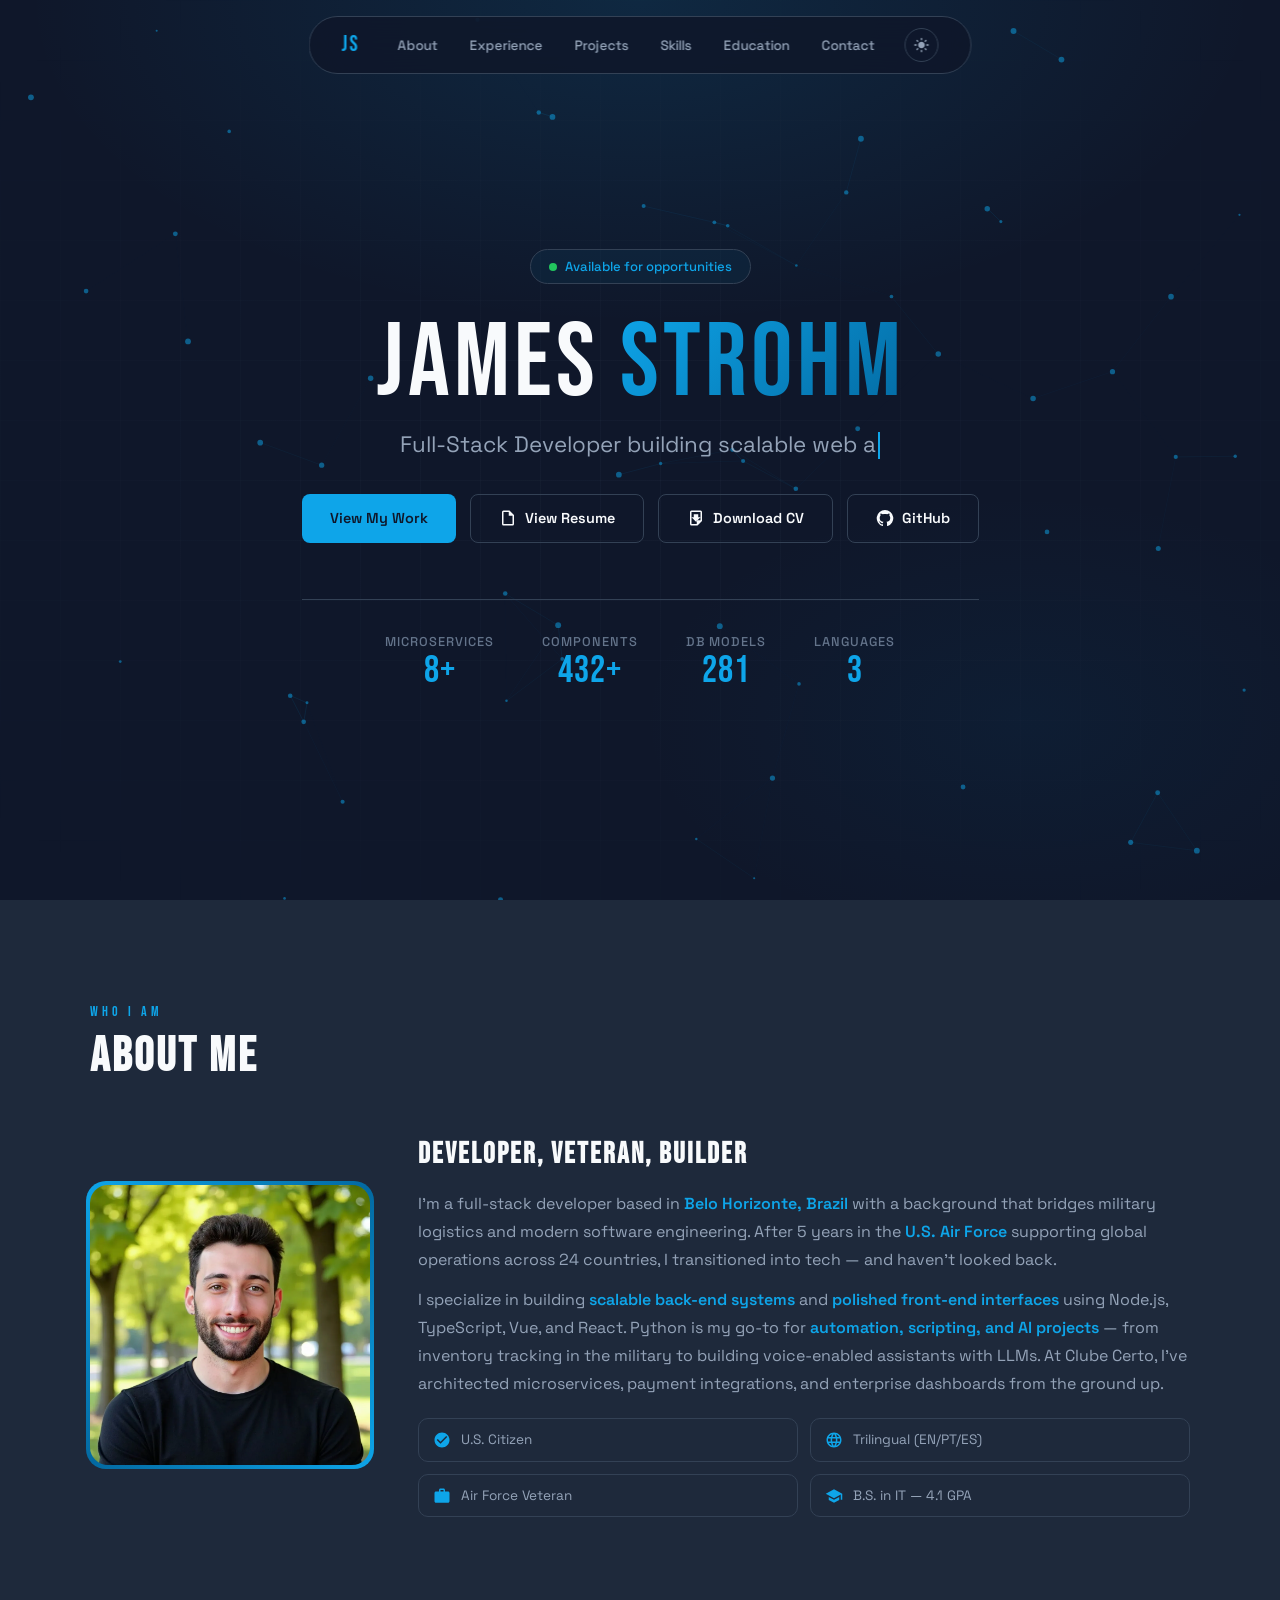
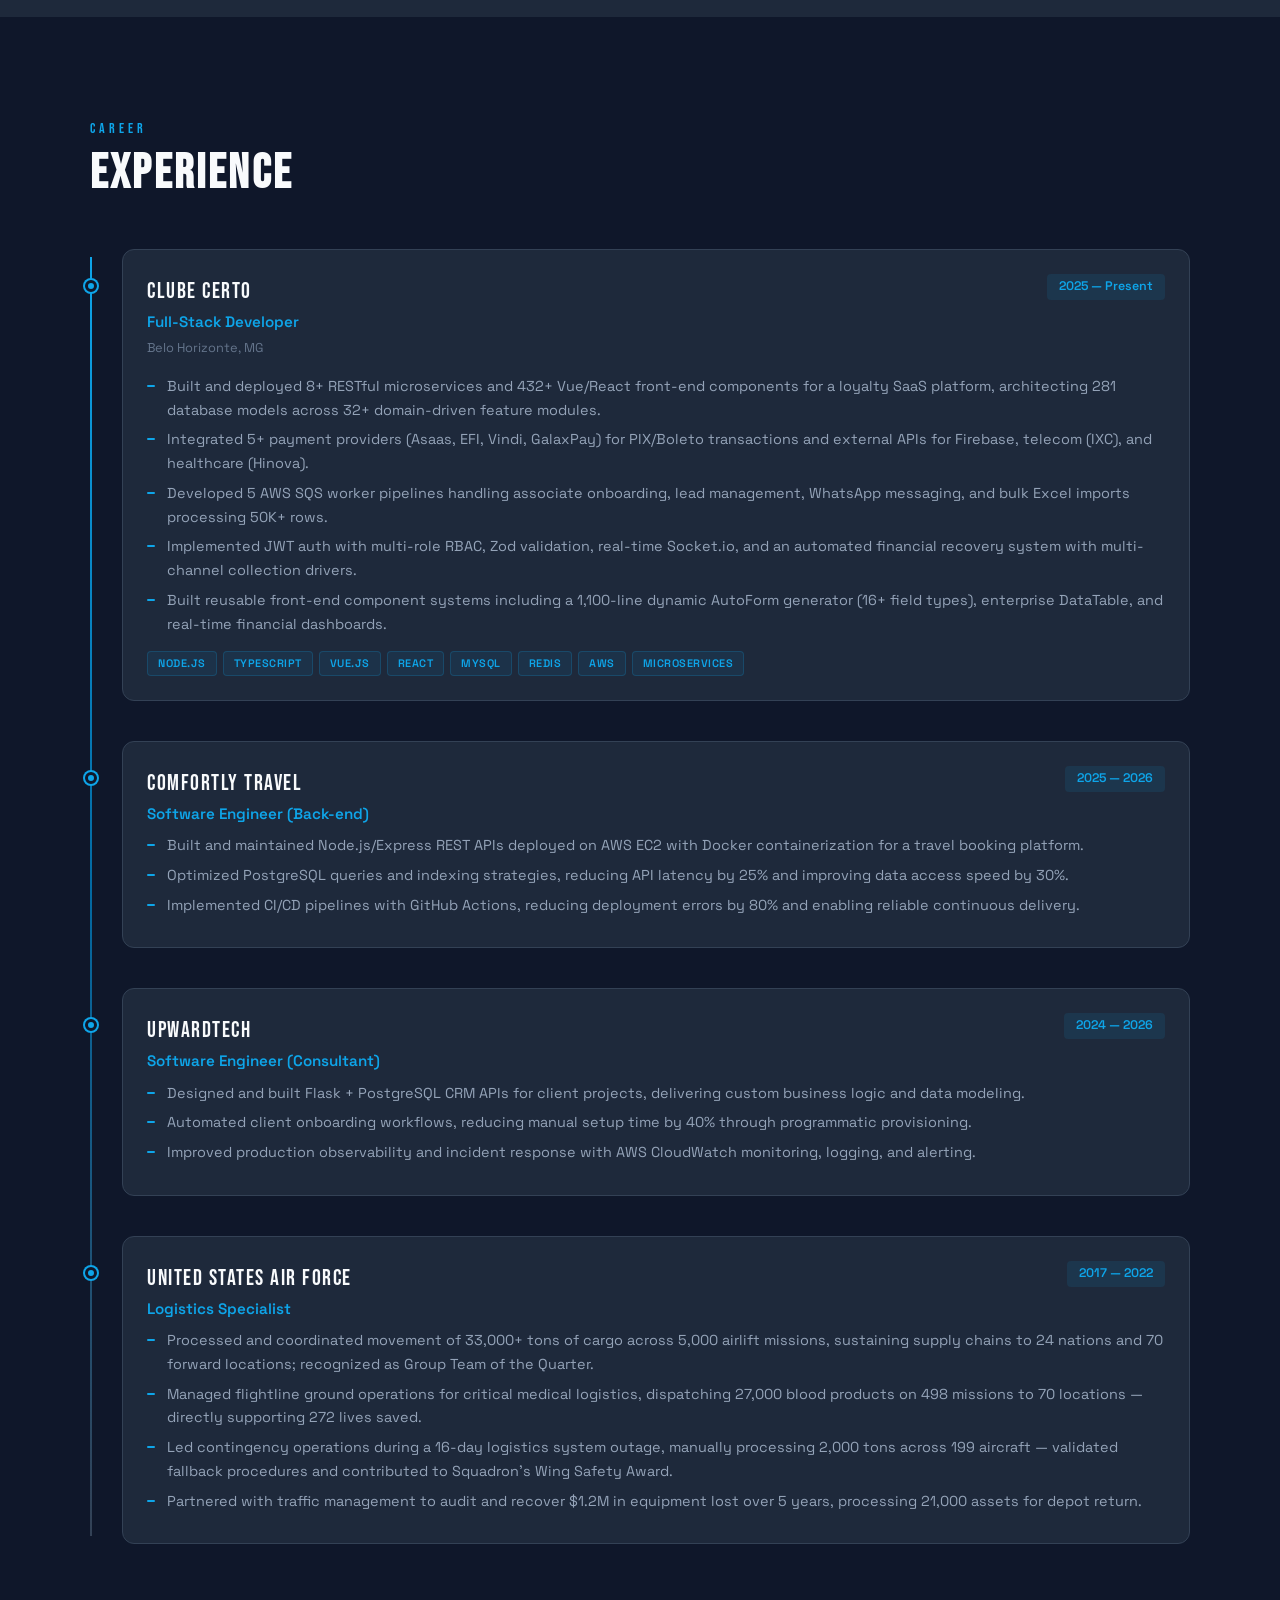
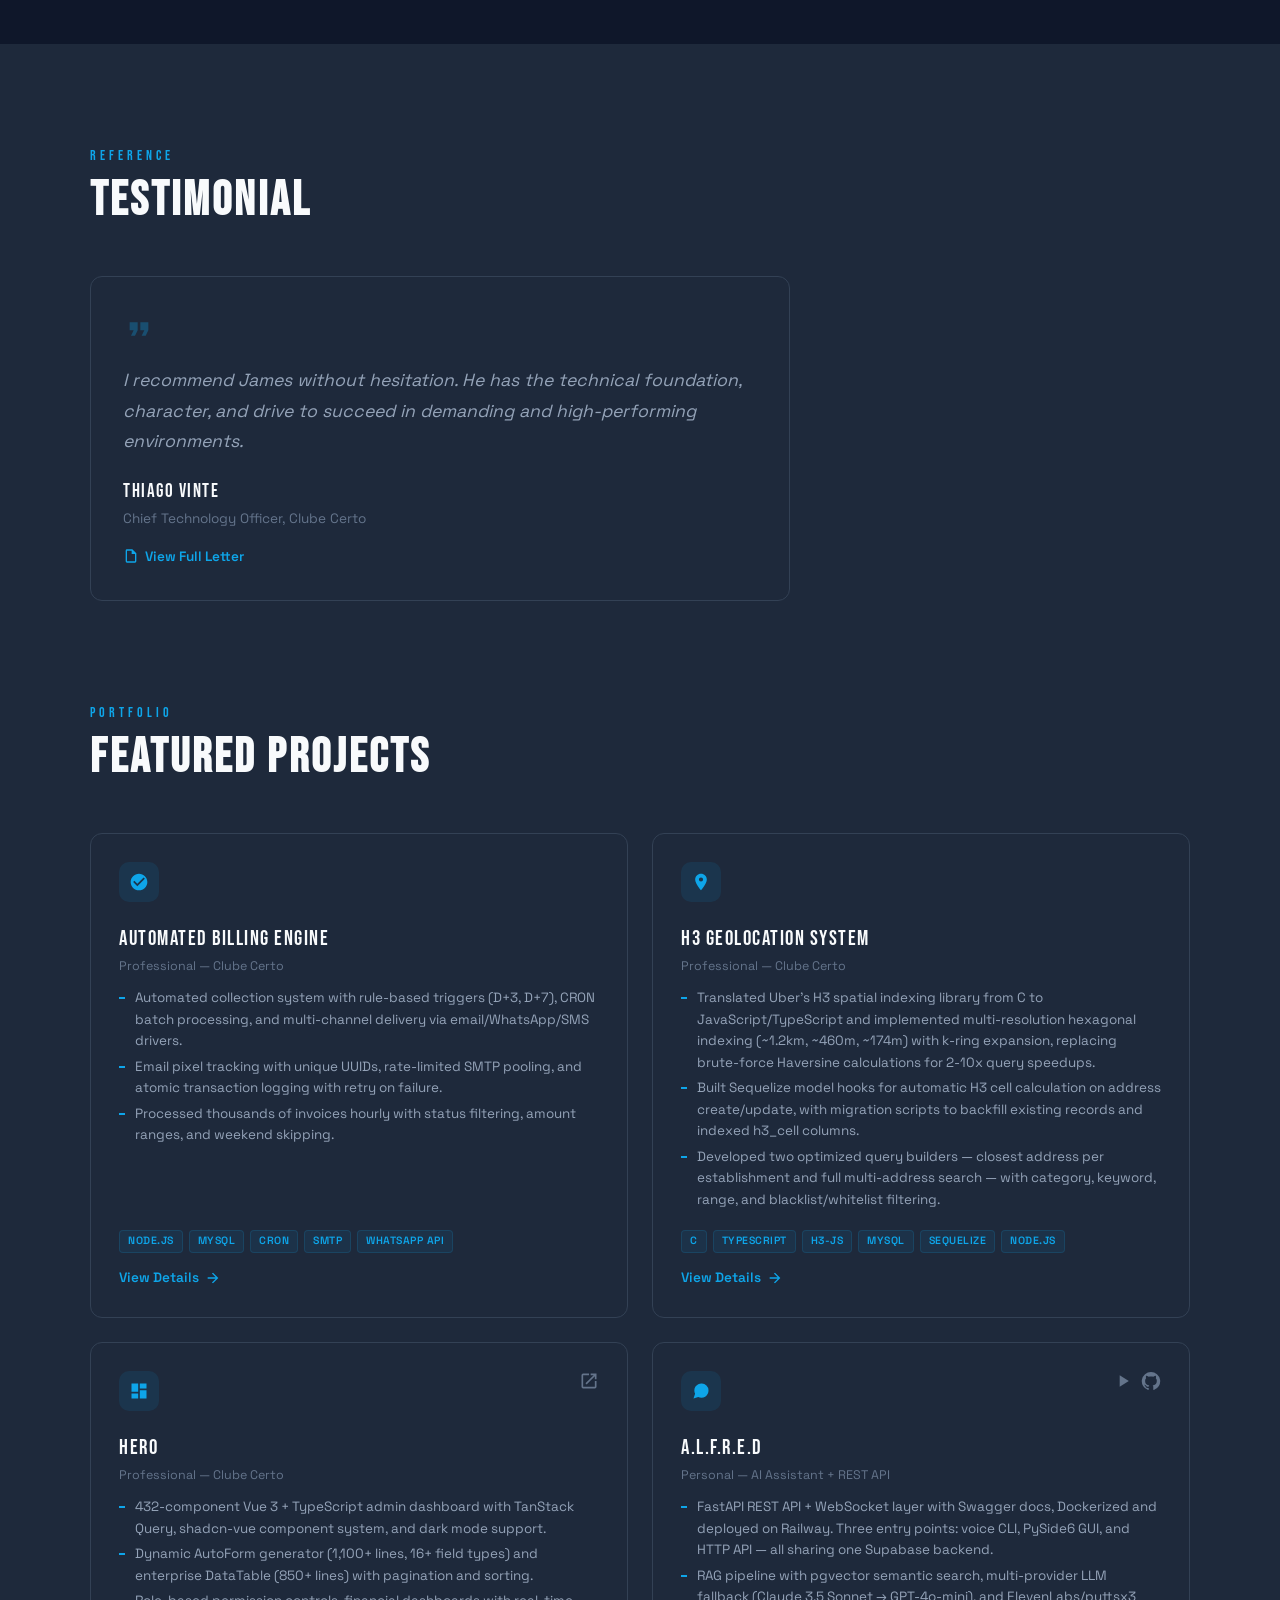
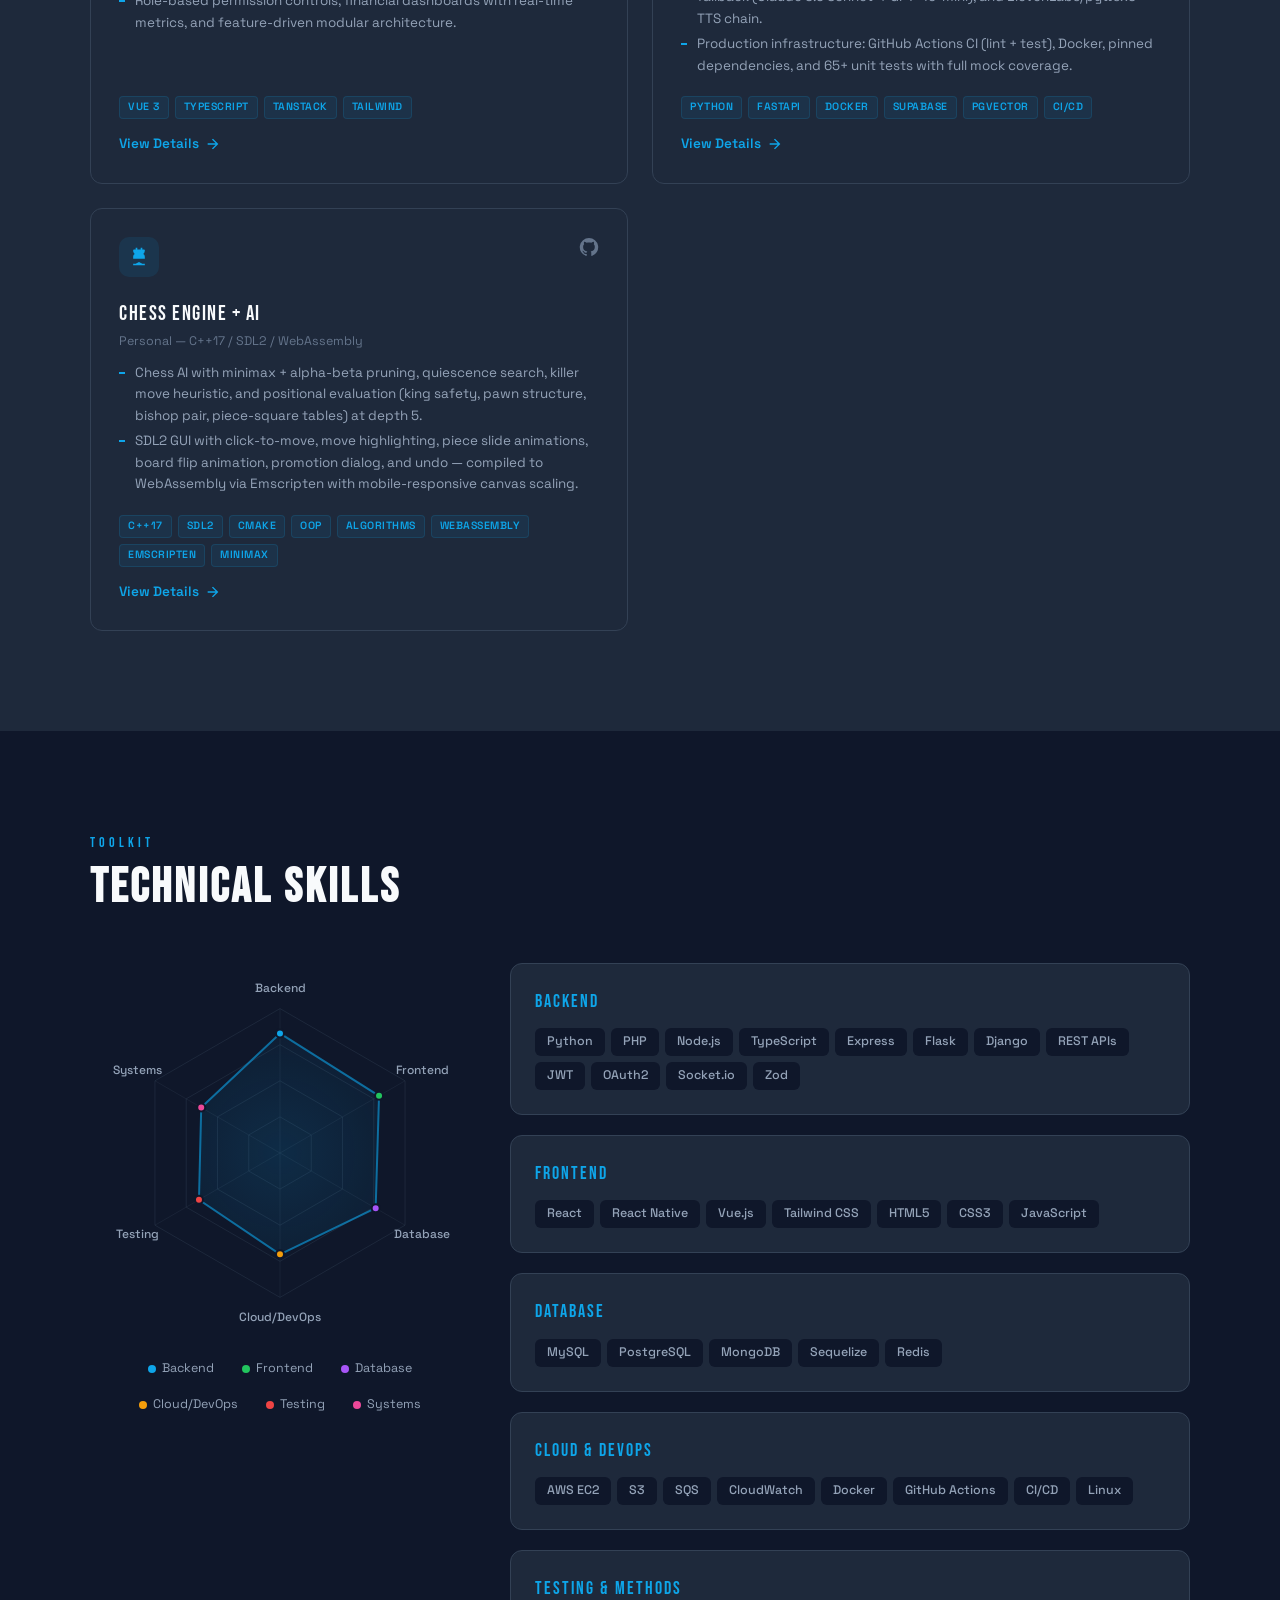
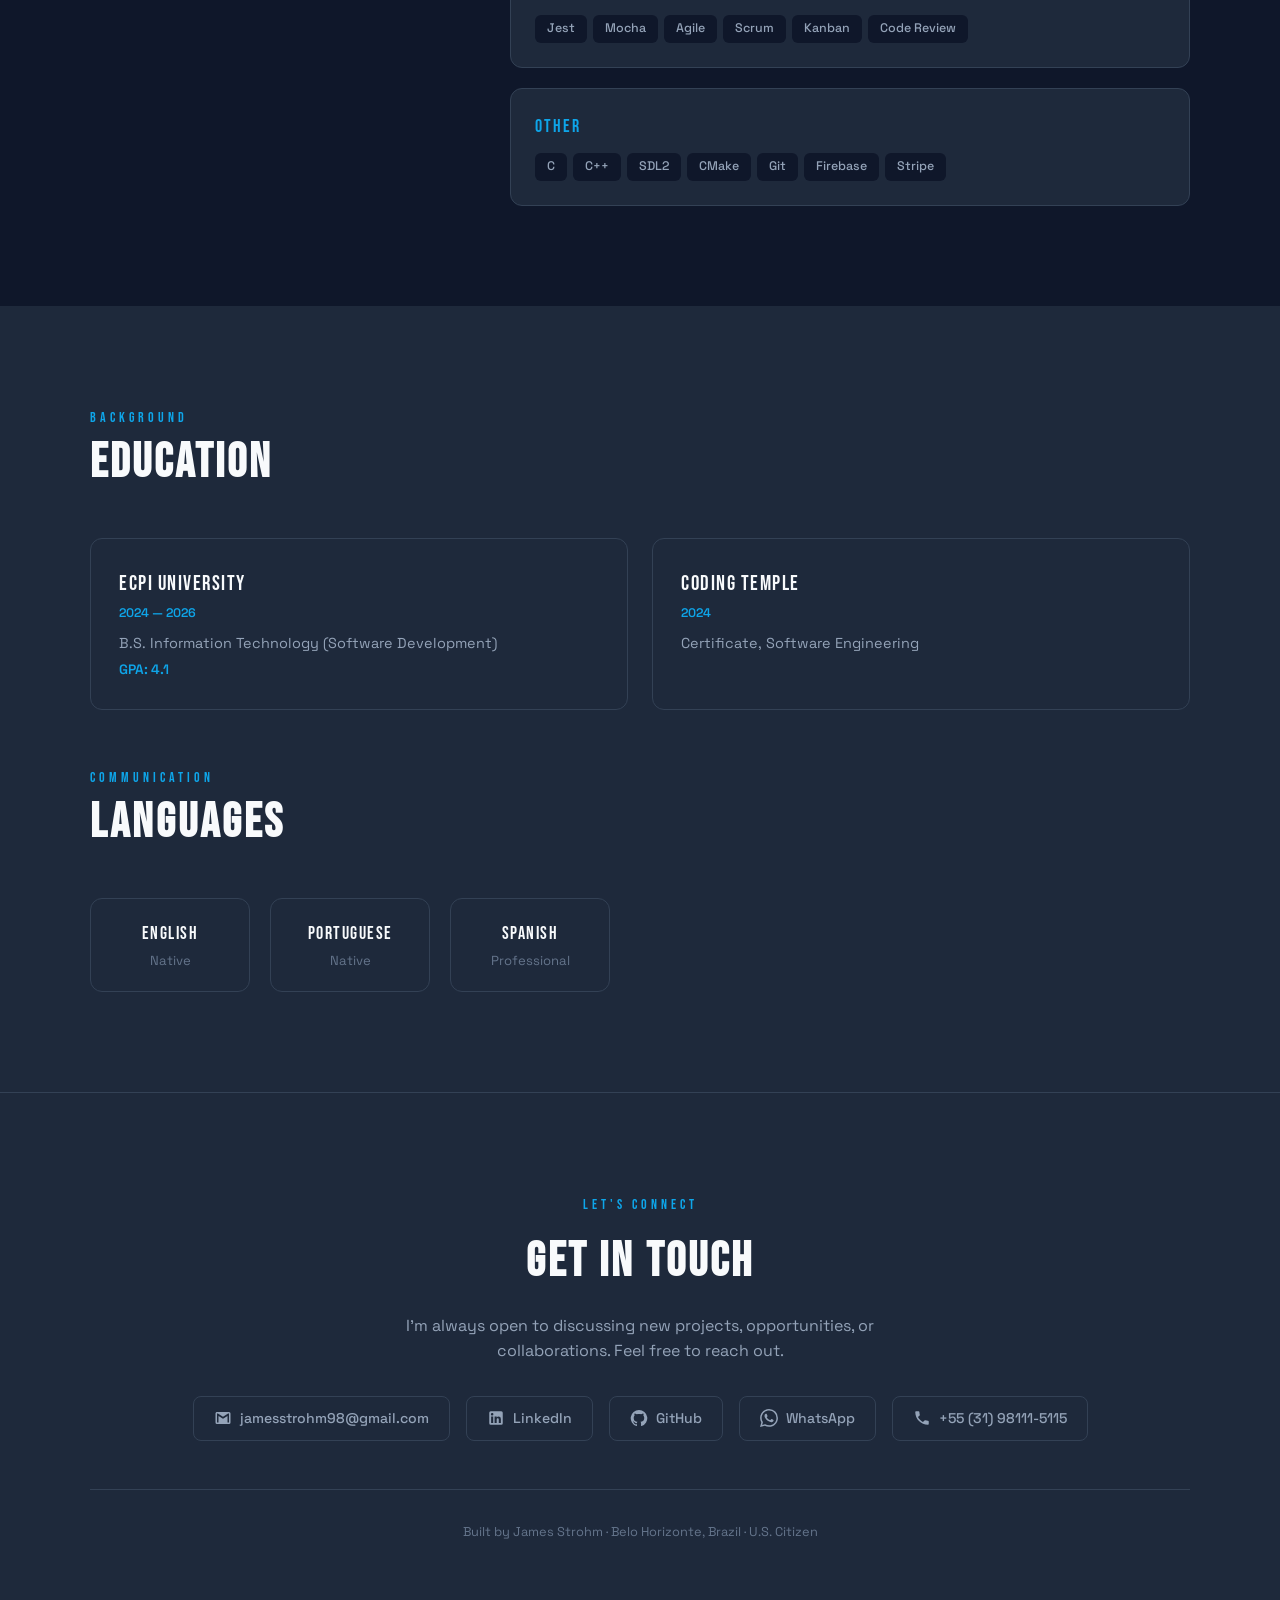
==== commit 8fb73e74: "Update logistics experience descriptions in resume and index files for clarity and impact" ====
--- a/index.html
+++ b/index.html
@@ -256,7 +256,10 @@
             <span class="tl-date">2017 — 2022</span>
           </div>
           <ul class="tl-bullets">
-            <li>Supported 5,000+ airlift missions across 24 countries; automated inventory tracking with Python on Linux, managing 33,000+ tons of cargo.</li>
+            <li>Processed and coordinated movement of 33,000+ tons of cargo across 5,000 airlift missions, sustaining supply chains to 24 nations and 70 forward locations; recognized as Group Team of the Quarter.</li>
+            <li>Managed flightline ground operations for critical medical logistics, dispatching 27,000 blood products on 498 missions to 70 locations — directly supporting 272 lives saved.</li>
+            <li>Led contingency operations during a 16-day logistics system outage, manually processing 2,000 tons across 199 aircraft — validated fallback procedures and contributed to Squadron's Wing Safety Award.</li>
+            <li>Partnered with traffic management to audit and recover $1.2M in equipment lost over 5 years, processing 21,000 assets for depot return.</li>
           </ul>
         </div>
       </div>
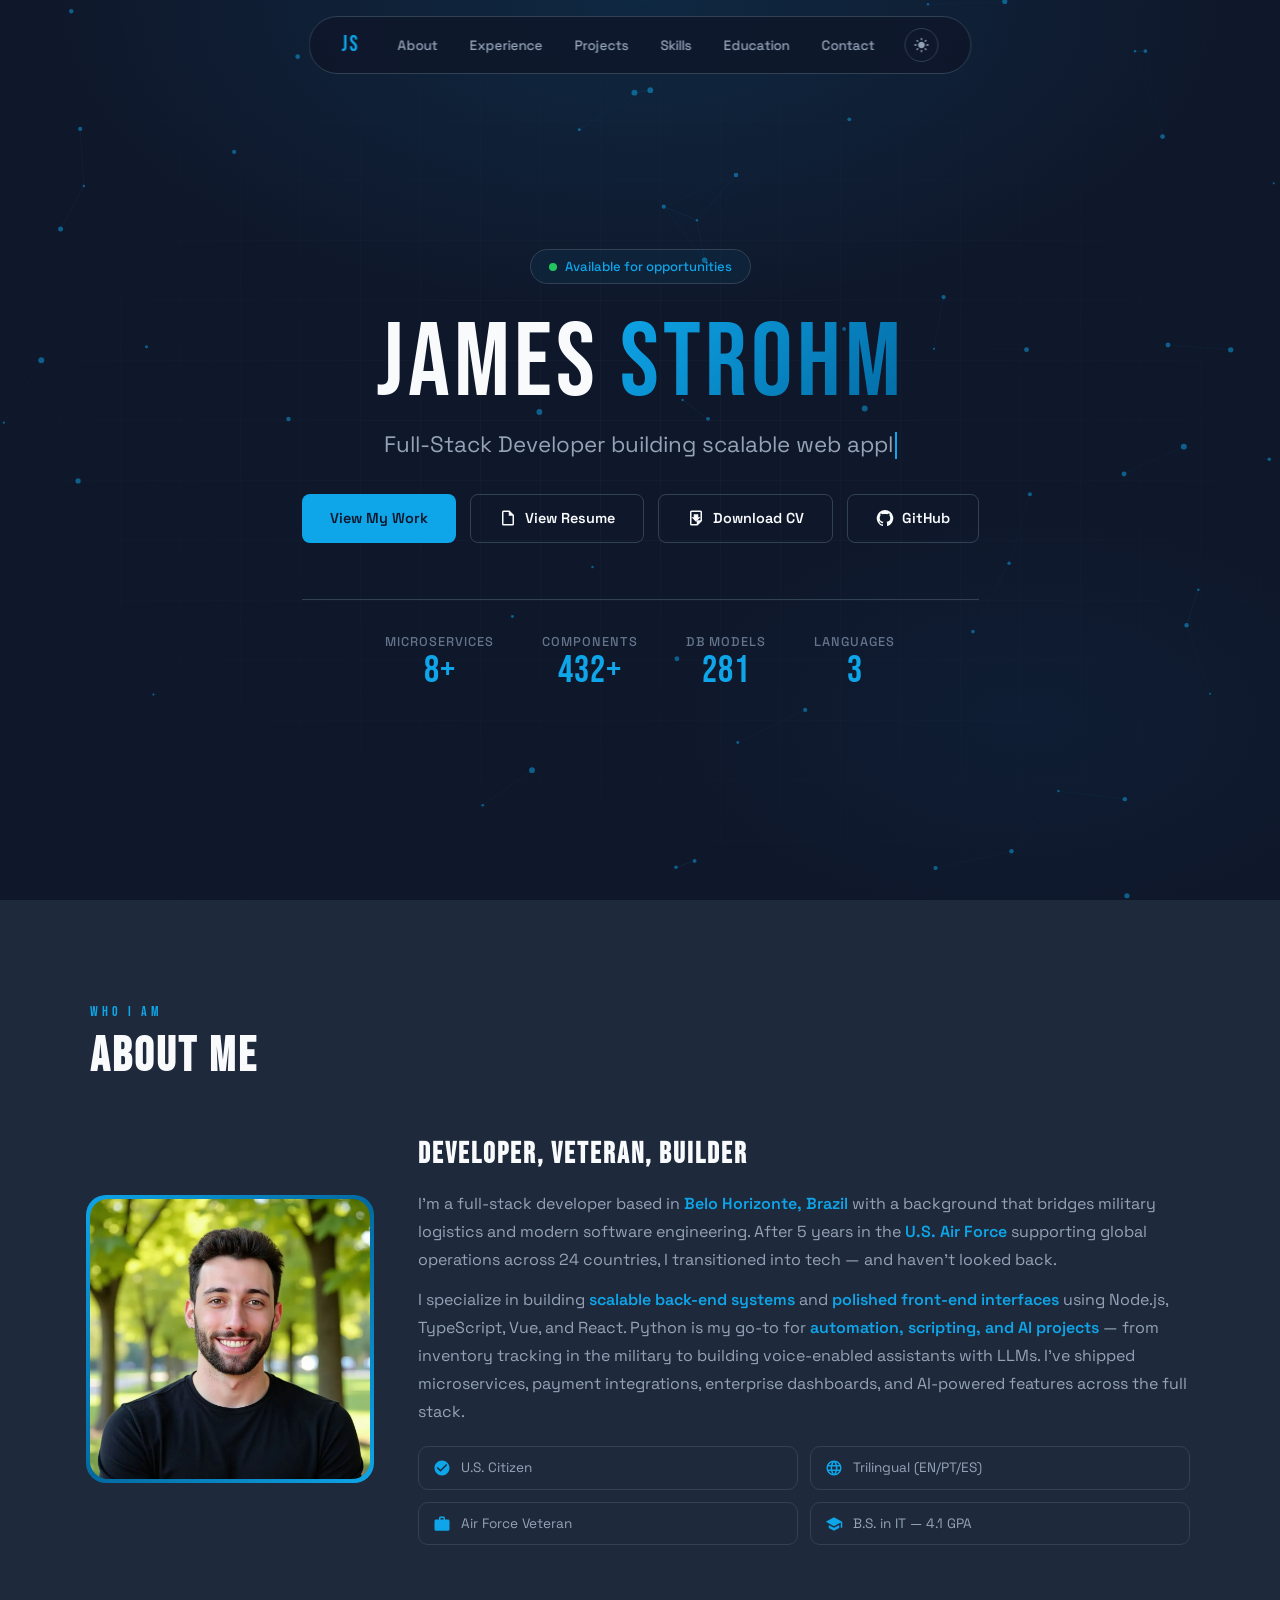
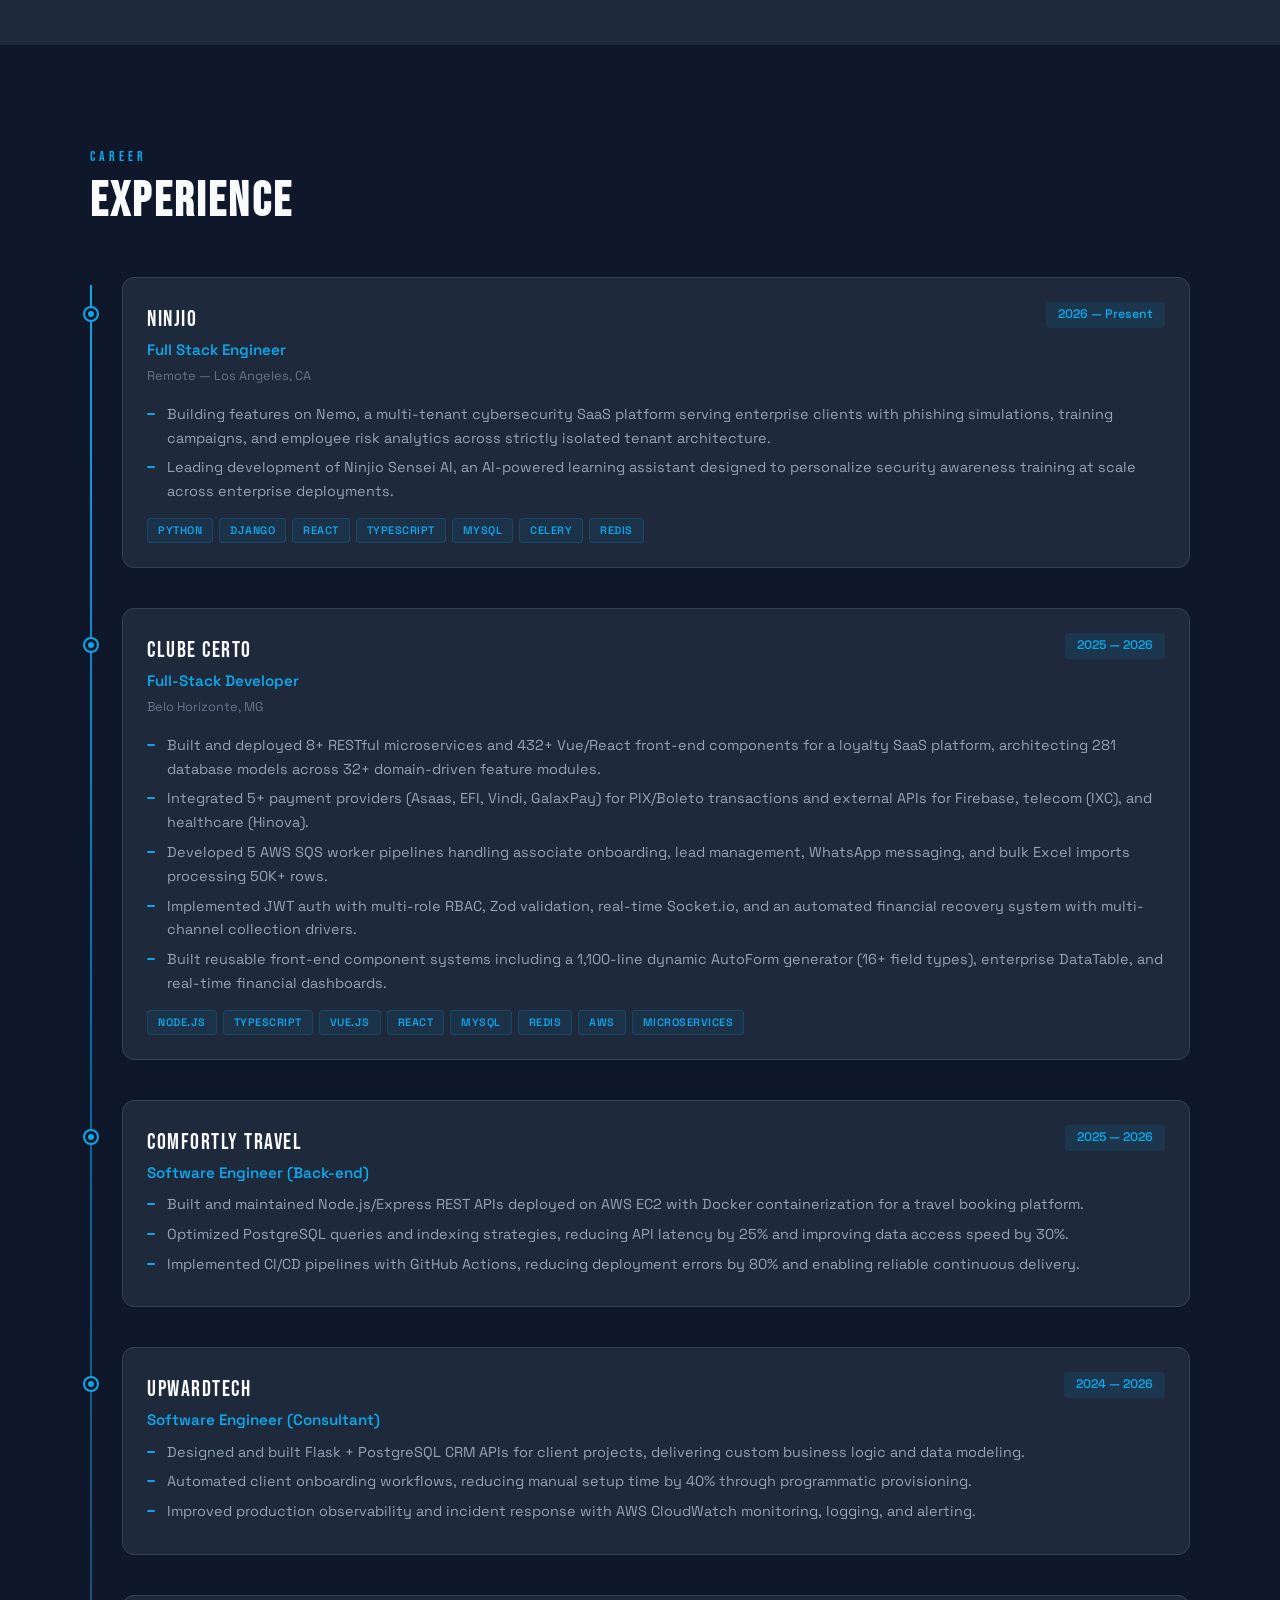
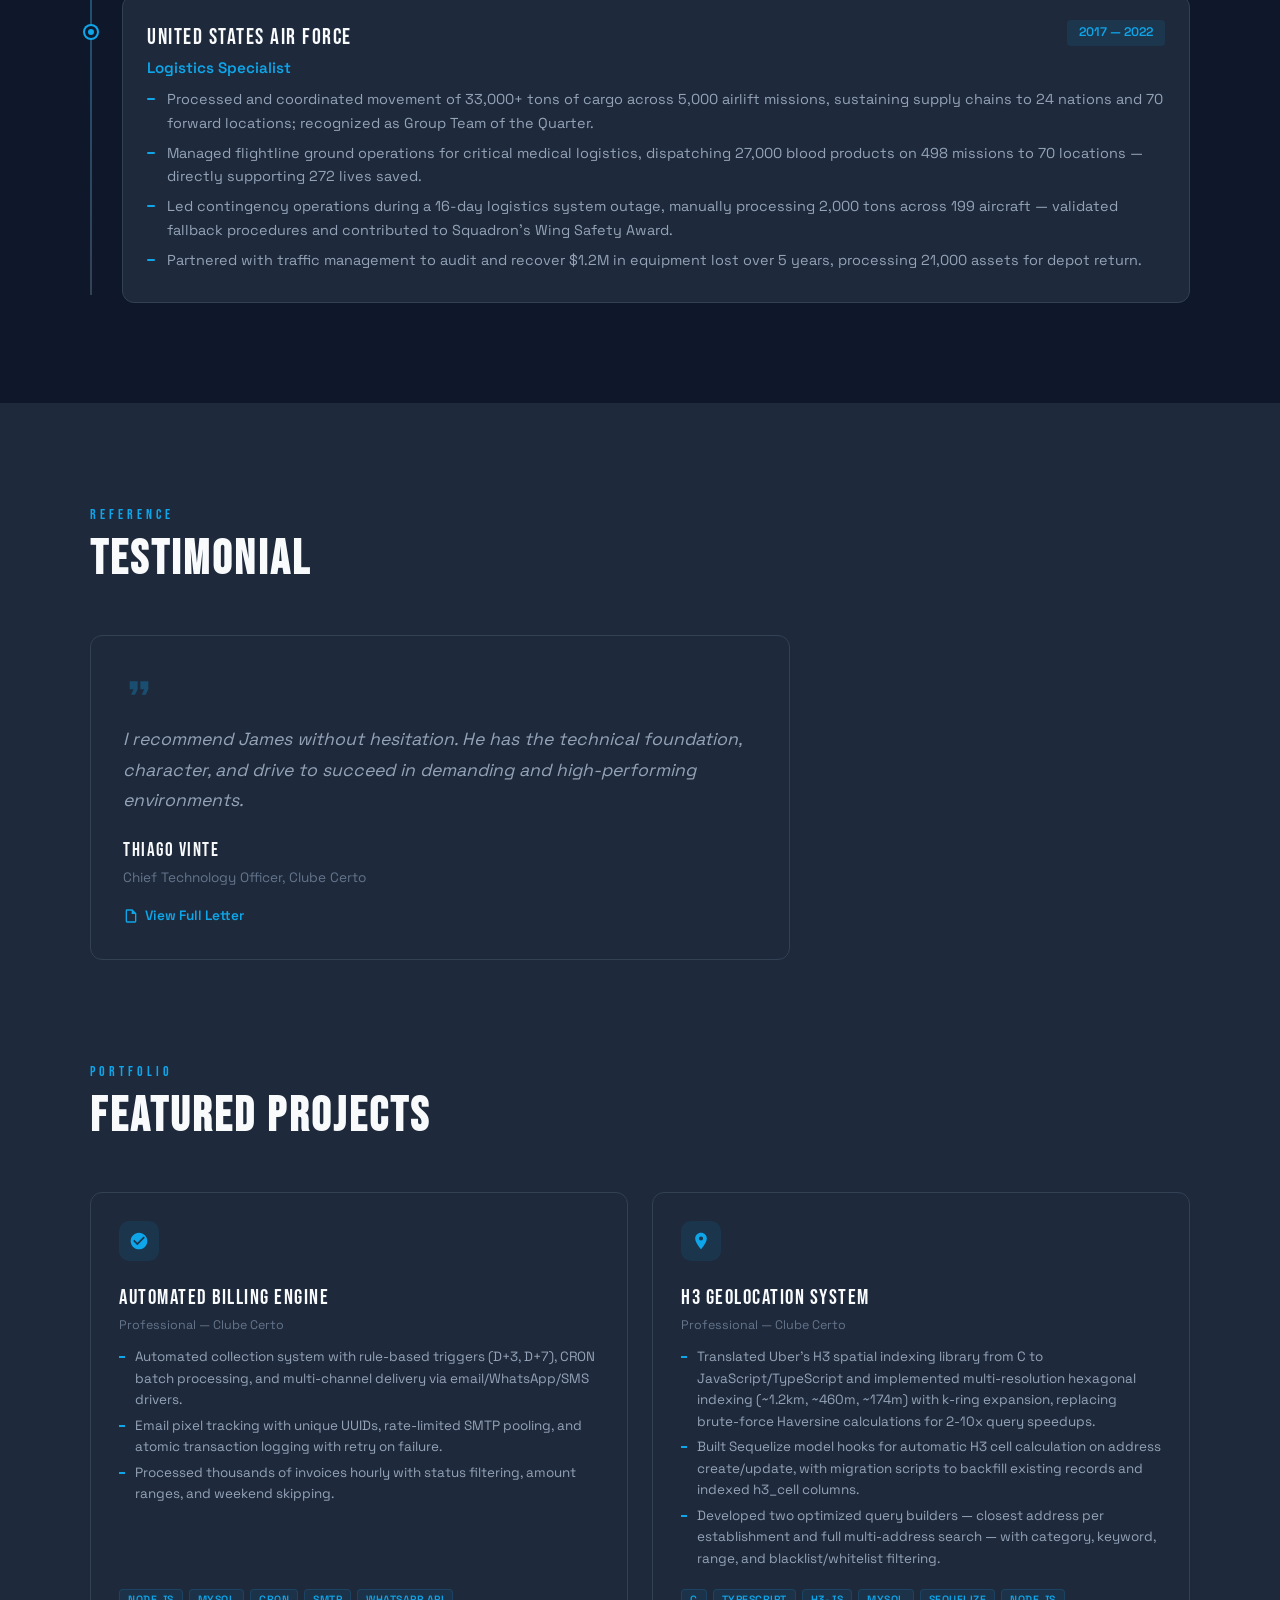
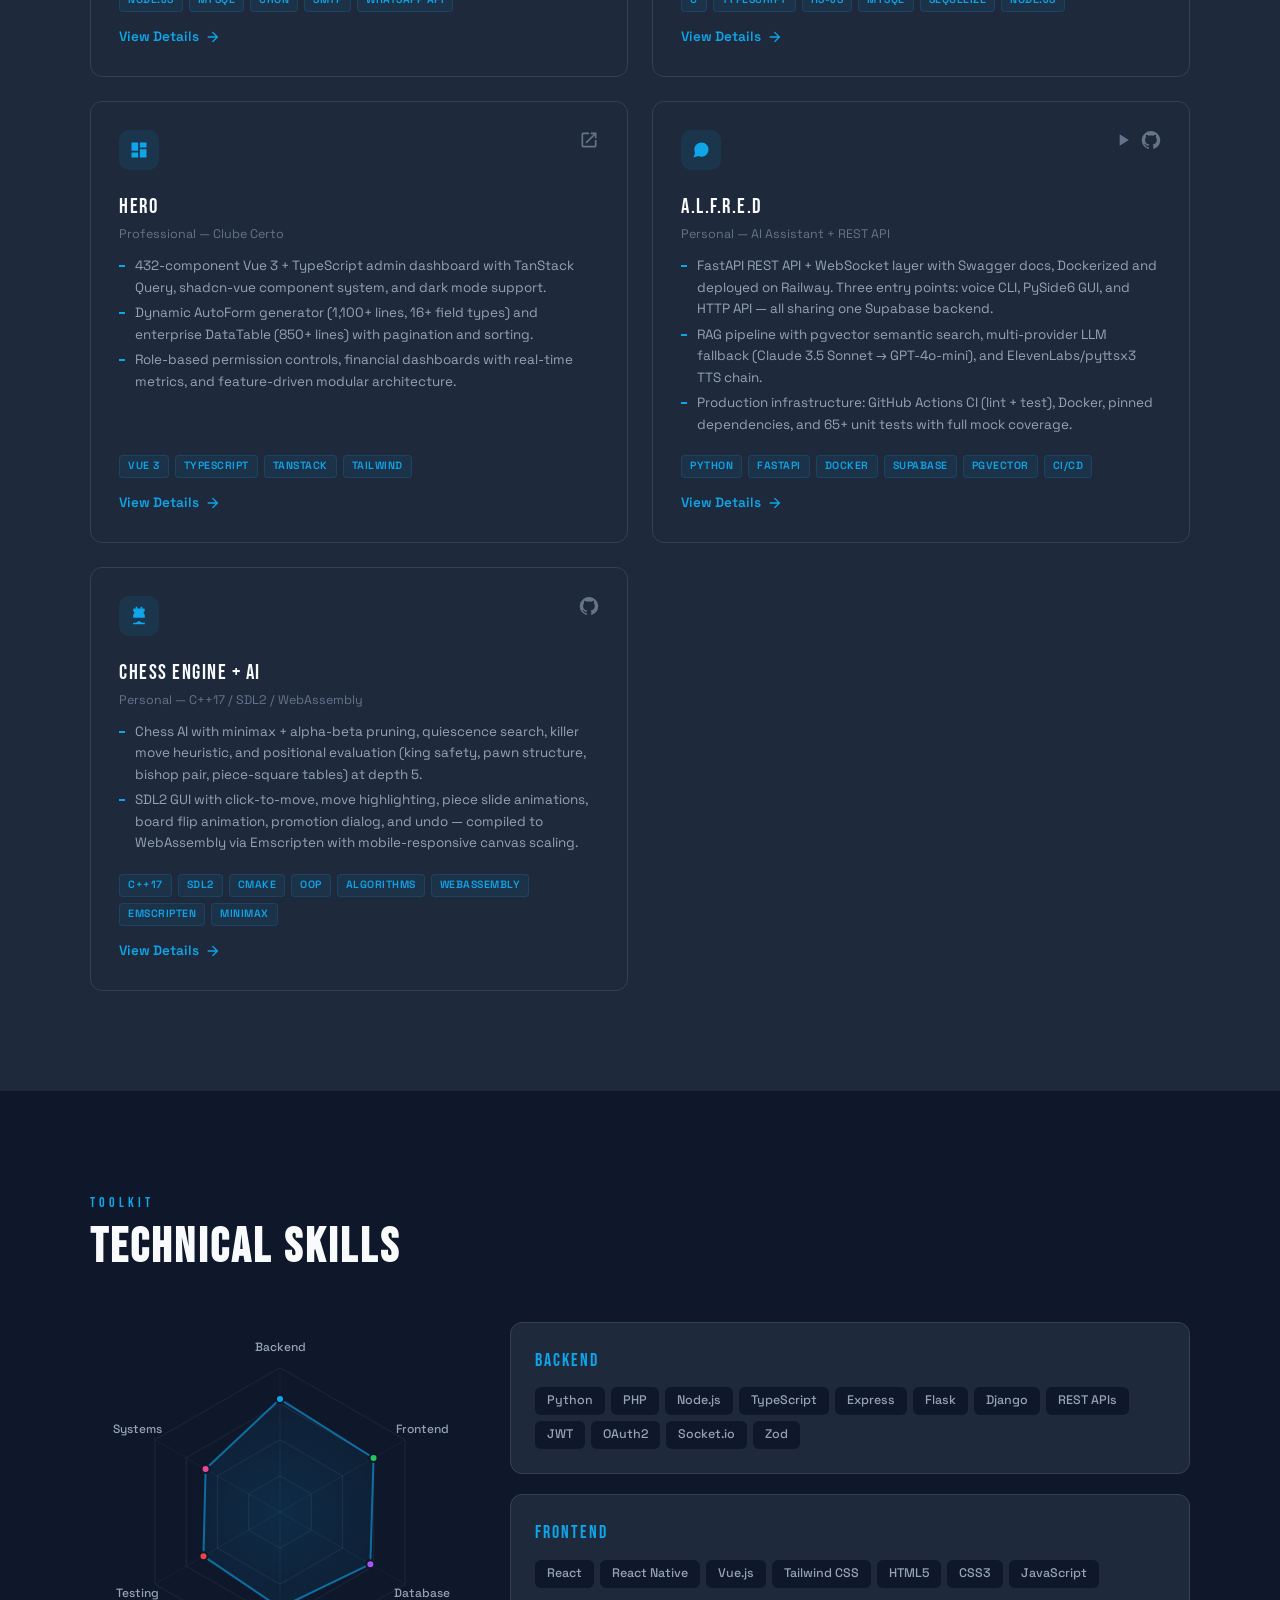
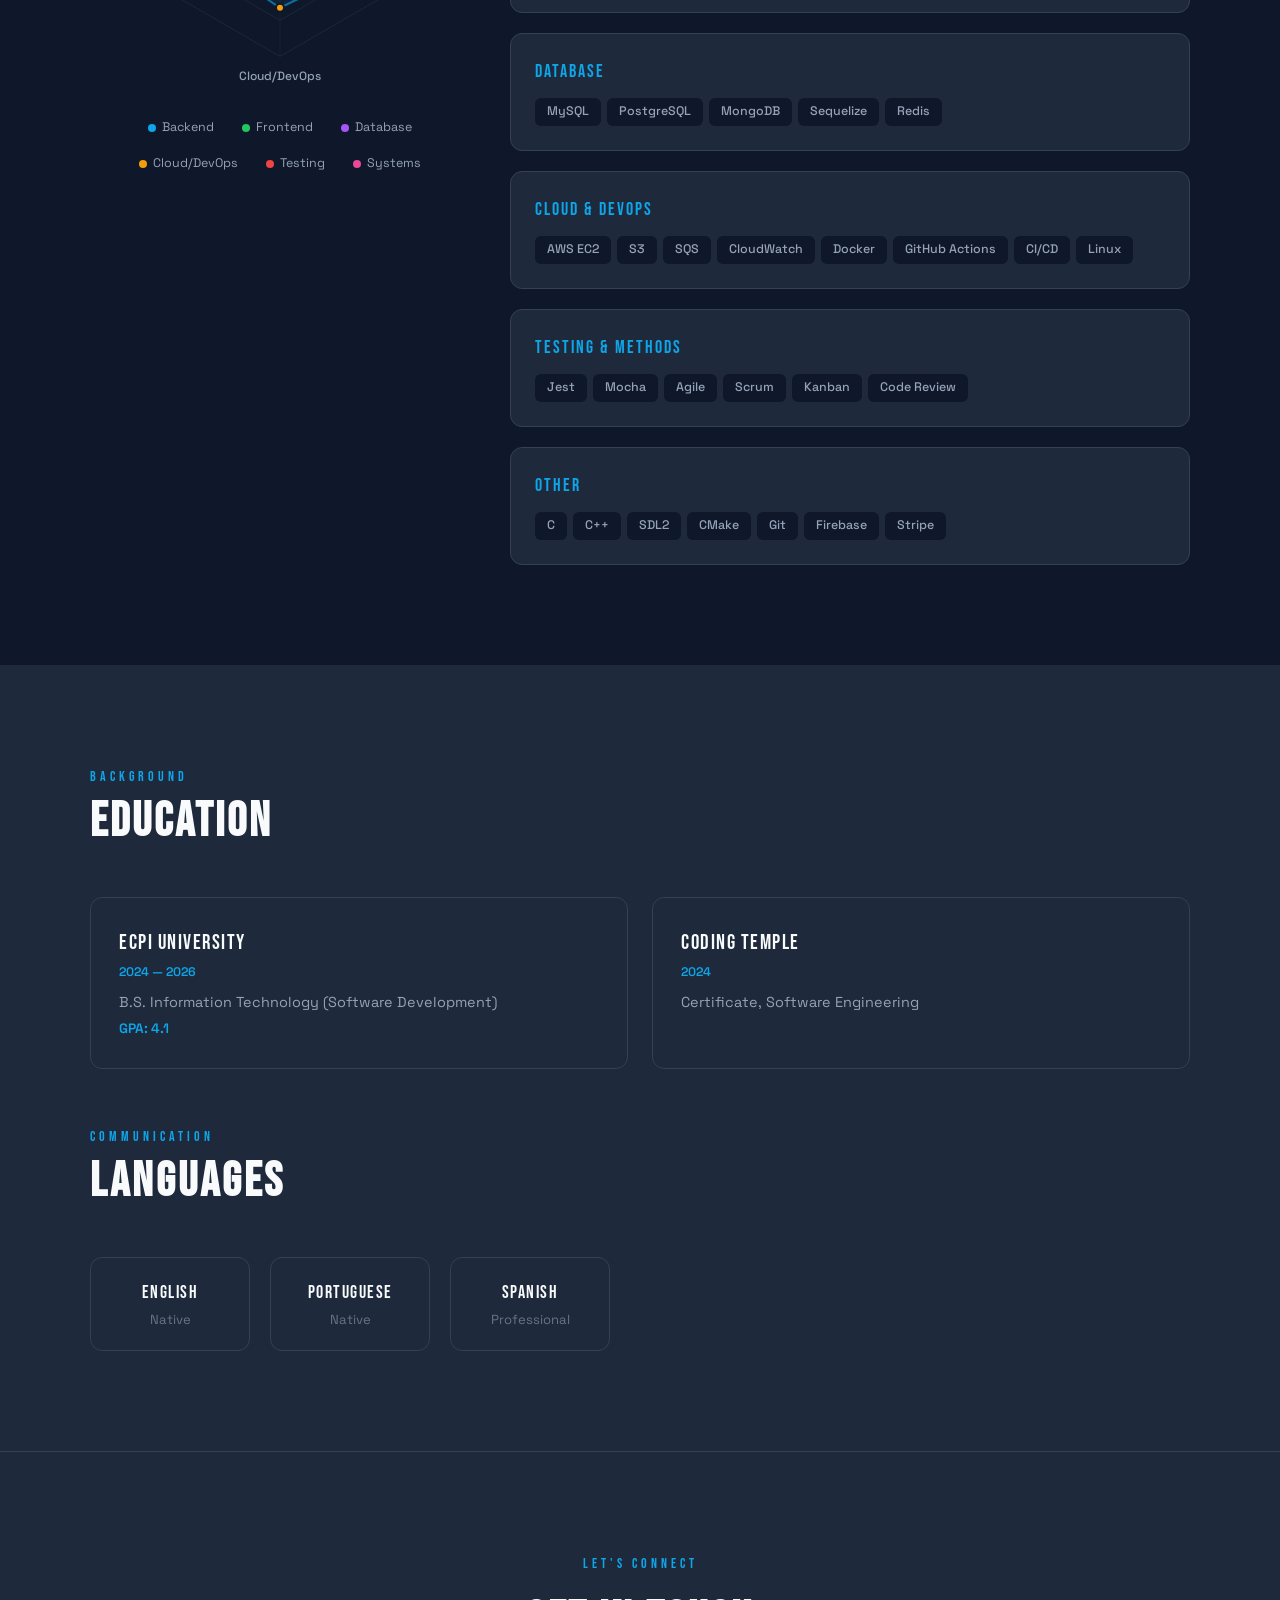
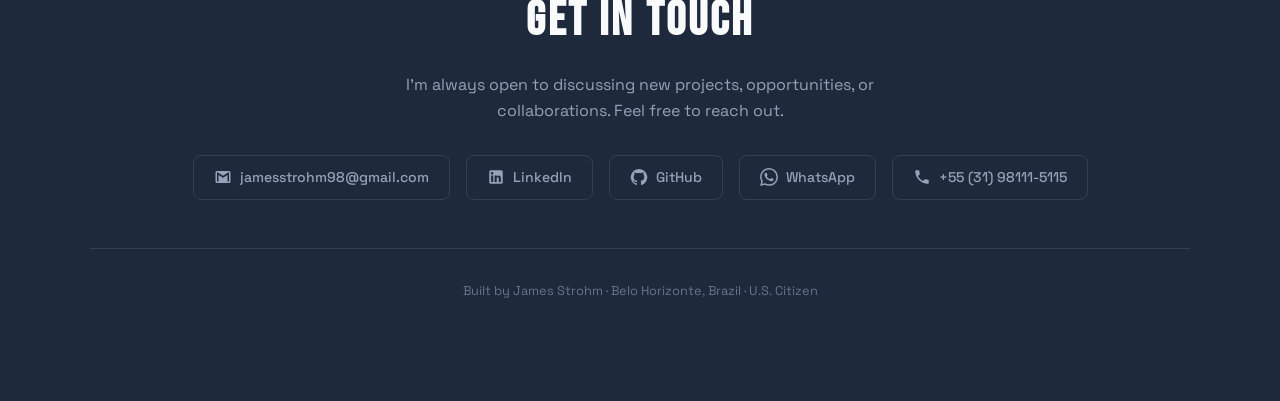
==== commit 25c477a8: "Add Ninjio experience and update resume for current role - Added Ninjio (Full Stack Engineer, 2026–P" ====
--- a/index.html
+++ b/index.html
@@ -156,7 +156,7 @@
         <div class="about-text">
           <h3>Developer, Veteran, Builder</h3>
           <p>I'm a full-stack developer based in <strong>Belo Horizonte, Brazil</strong> with a background that bridges military logistics and modern software engineering. After 5 years in the <strong>U.S. Air Force</strong> supporting global operations across 24 countries, I transitioned into tech — and haven't looked back.</p>
-          <p>I specialize in building <strong>scalable back-end systems</strong> and <strong>polished front-end interfaces</strong> using Node.js, TypeScript, Vue, and React. Python is my go-to for <strong>automation, scripting, and AI projects</strong> — from inventory tracking in the military to building voice-enabled assistants with LLMs. At Clube Certo, I've architected microservices, payment integrations, and enterprise dashboards from the ground up.</p>
+          <p>I specialize in building <strong>scalable back-end systems</strong> and <strong>polished front-end interfaces</strong> using Node.js, TypeScript, Vue, and React. Python is my go-to for <strong>automation, scripting, and AI projects</strong> — from inventory tracking in the military to building voice-enabled assistants with LLMs. I've shipped microservices, payment integrations, enterprise dashboards, and AI-powered features across the full stack.</p>
           <div class="about-highlights">
             <div class="about-highlight">
               <svg aria-hidden="true" viewBox="0 0 24 24"><path d="M12 2C6.48 2 2 6.48 2 12s4.48 10 10 10 10-4.48 10-10S17.52 2 12 2zm-2 15l-5-5 1.41-1.41L10 14.17l7.59-7.59L19 8l-9 9z"/></svg>
@@ -192,11 +192,35 @@
         <div class="timeline-item fade-up">
           <div class="tl-top">
             <div>
+              <div class="tl-company">Ninjio</div>
+              <div class="tl-role">Full Stack Engineer</div>
+              <div class="tl-location">Remote — Los Angeles, CA</div>
+            </div>
+            <span class="tl-date">2026 — Present</span>
+          </div>
+          <ul class="tl-bullets">
+            <li>Building features on Nemo, a multi-tenant cybersecurity SaaS platform serving enterprise clients with phishing simulations, training campaigns, and employee risk analytics across strictly isolated tenant architecture.</li>
+            <li>Leading development of Ninjio Sensei AI, an AI-powered learning assistant designed to personalize security awareness training at scale across enterprise deployments.</li>
+          </ul>
+          <div class="tl-tags">
+            <span class="tl-tag">Python</span>
+            <span class="tl-tag">Django</span>
+            <span class="tl-tag">React</span>
+            <span class="tl-tag">TypeScript</span>
+            <span class="tl-tag">MySQL</span>
+            <span class="tl-tag">Celery</span>
+            <span class="tl-tag">Redis</span>
+          </div>
+        </div>
+
+        <div class="timeline-item fade-up">
+          <div class="tl-top">
+            <div>
               <div class="tl-company">Clube Certo</div>
               <div class="tl-role">Full-Stack Developer</div>
               <div class="tl-location">Belo Horizonte, MG</div>
             </div>
-            <span class="tl-date">2025 — Present</span>
+            <span class="tl-date">2025 — 2026</span>
           </div>
           <ul class="tl-bullets">
             <li>Built and deployed 8+ RESTful microservices and 432+ Vue/React front-end components for a loyalty SaaS platform, architecting 281 database models across 32+ domain-driven feature modules.</li>
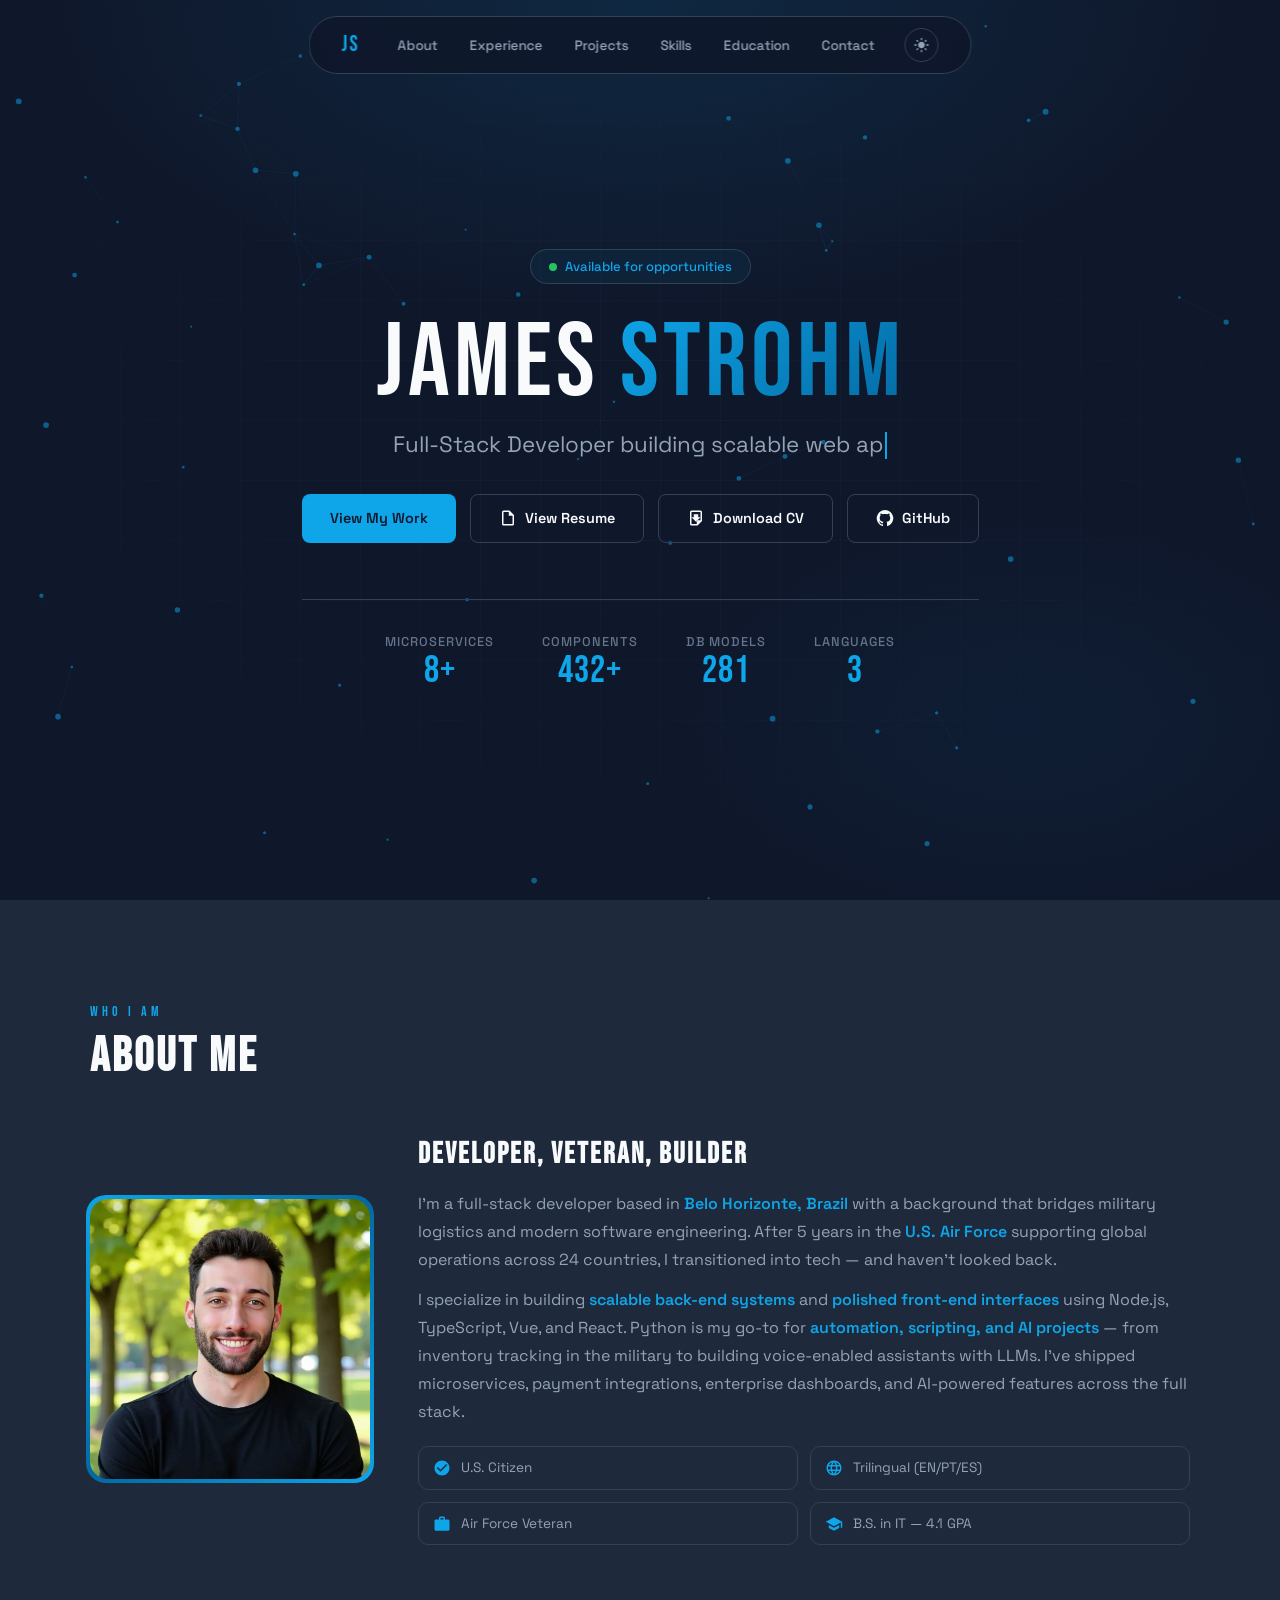
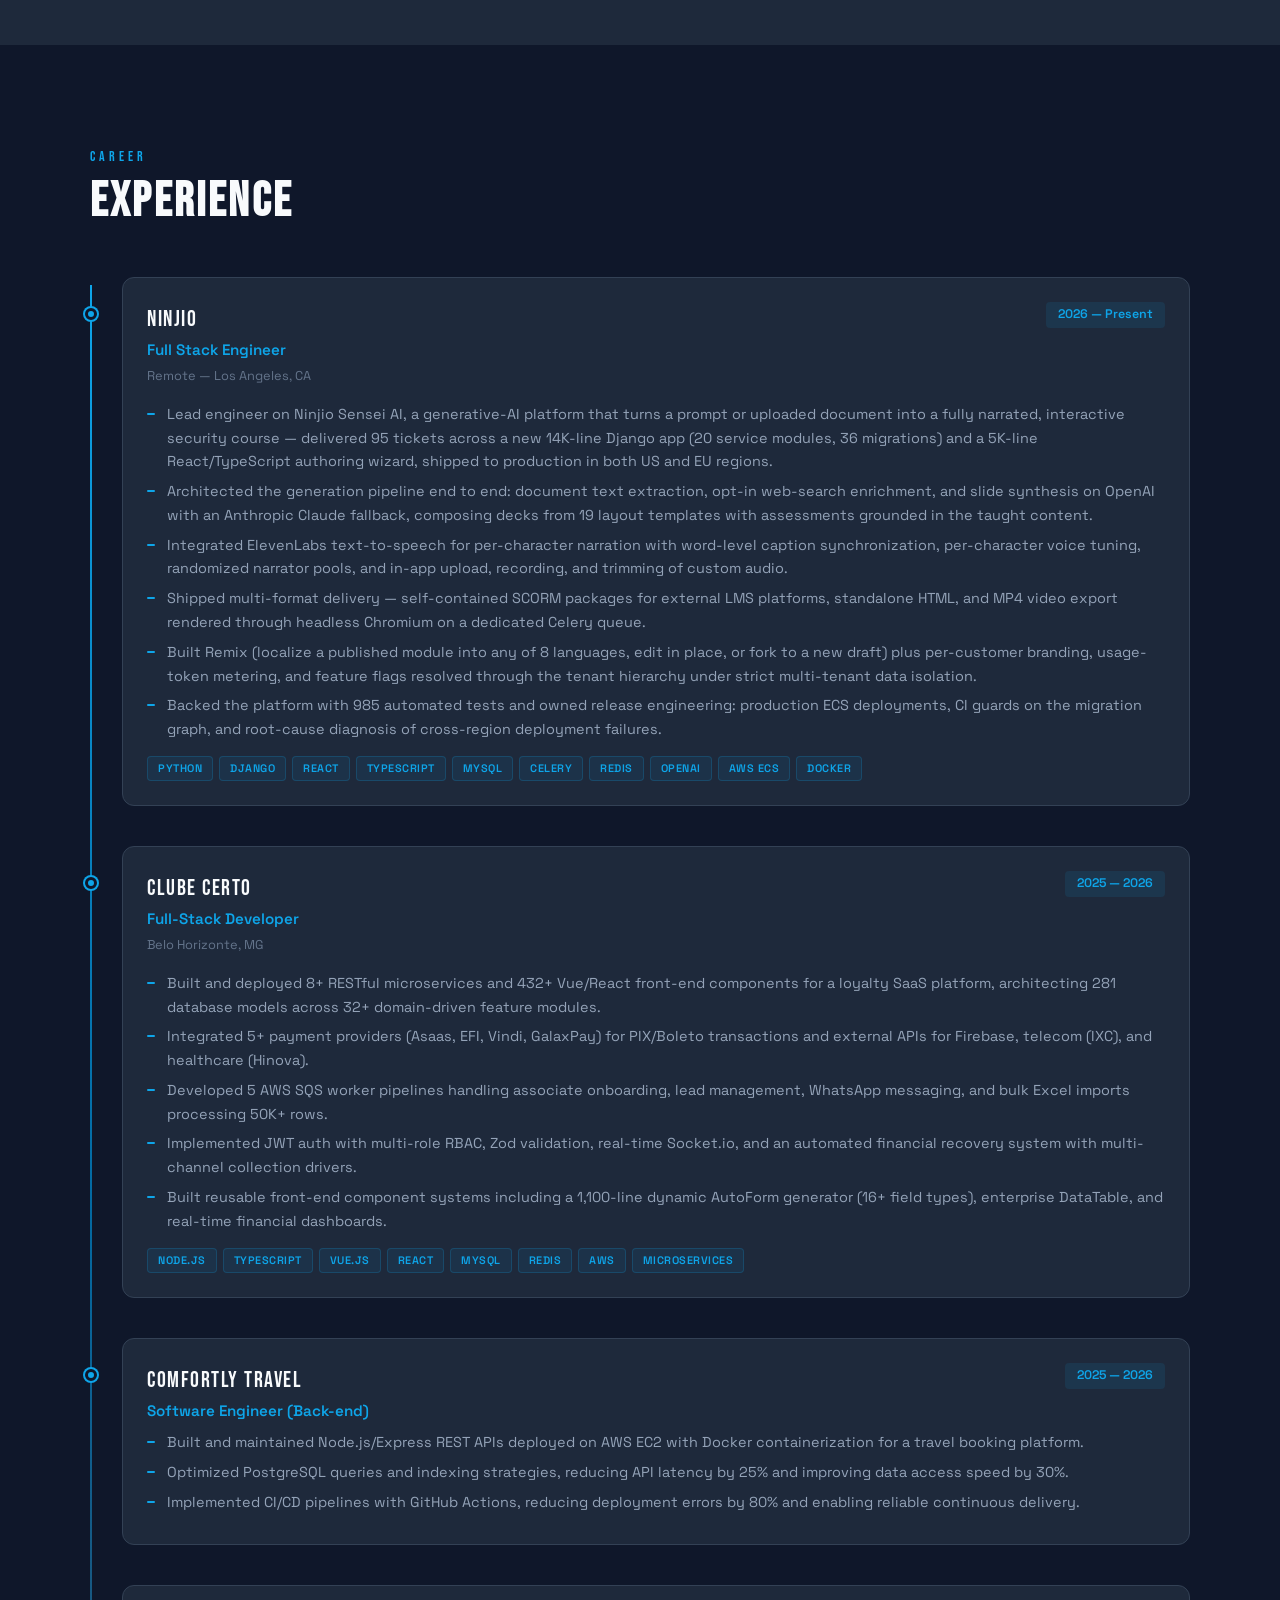
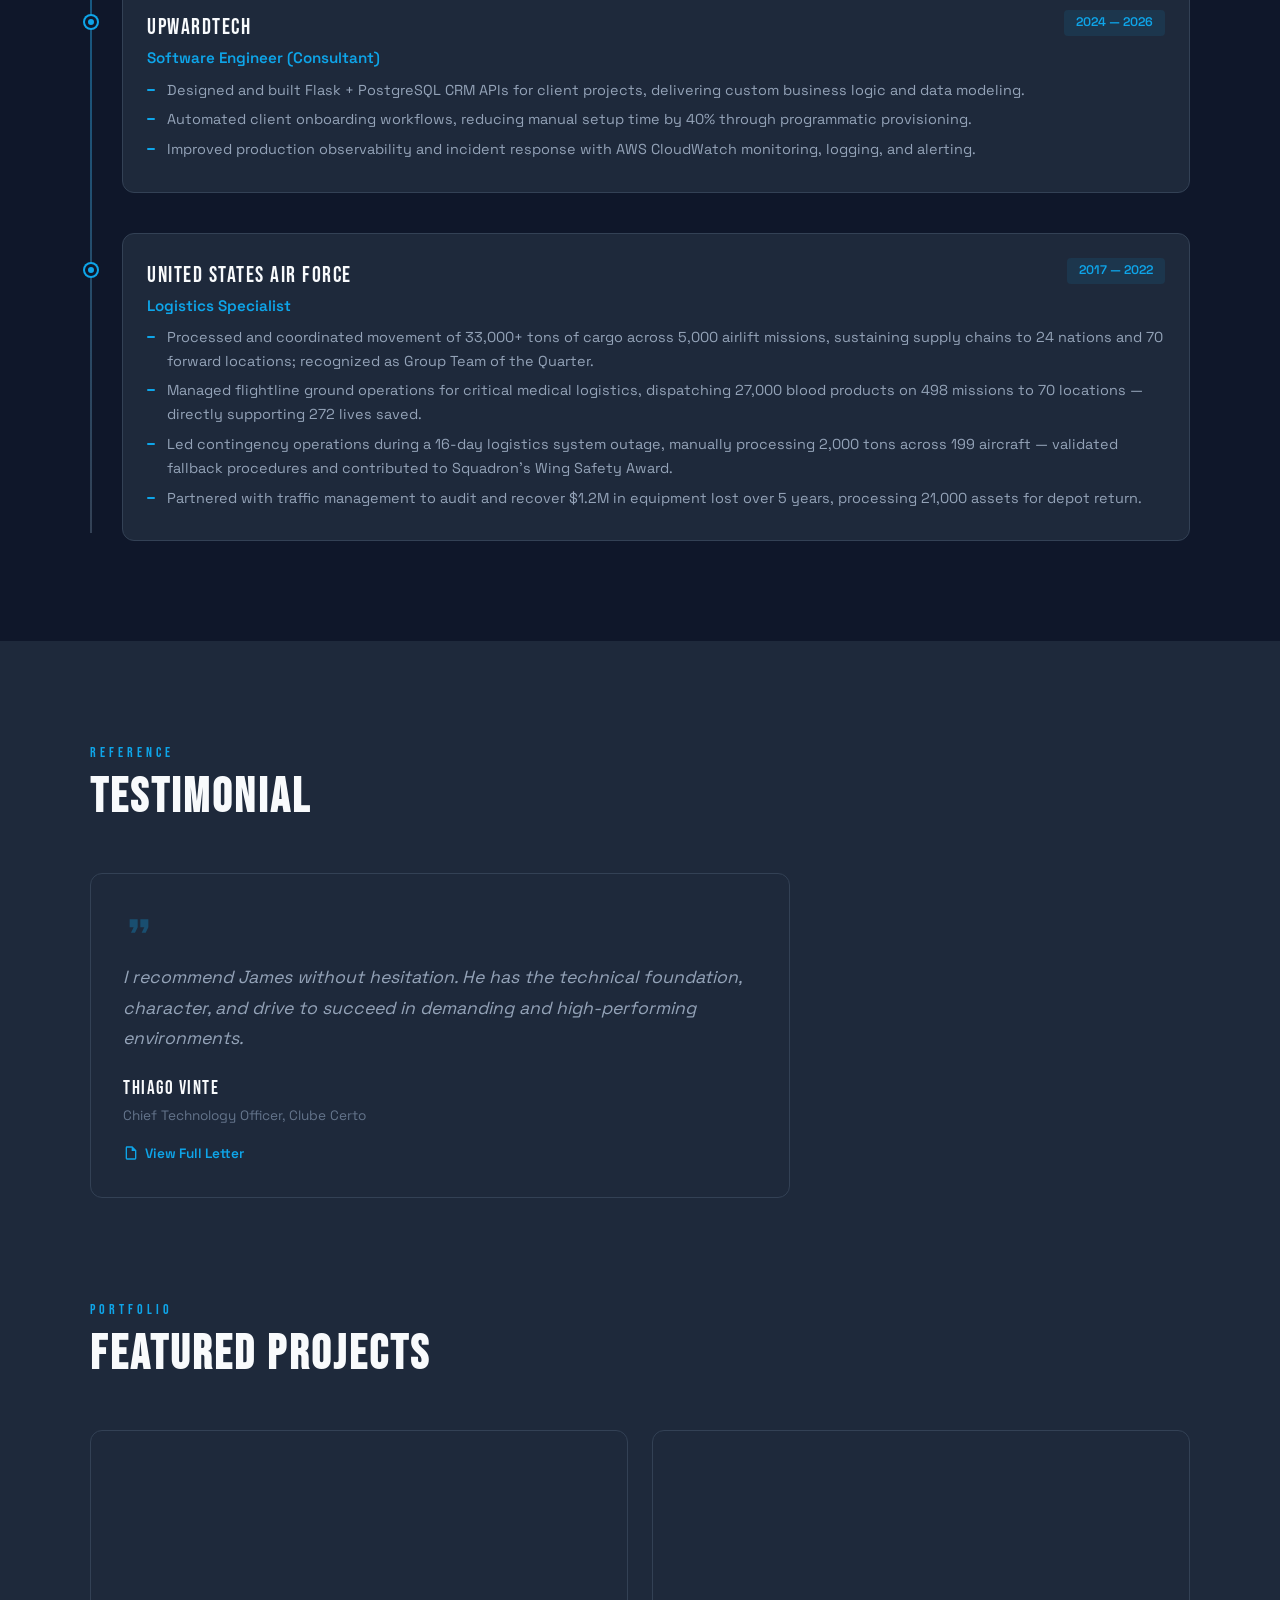
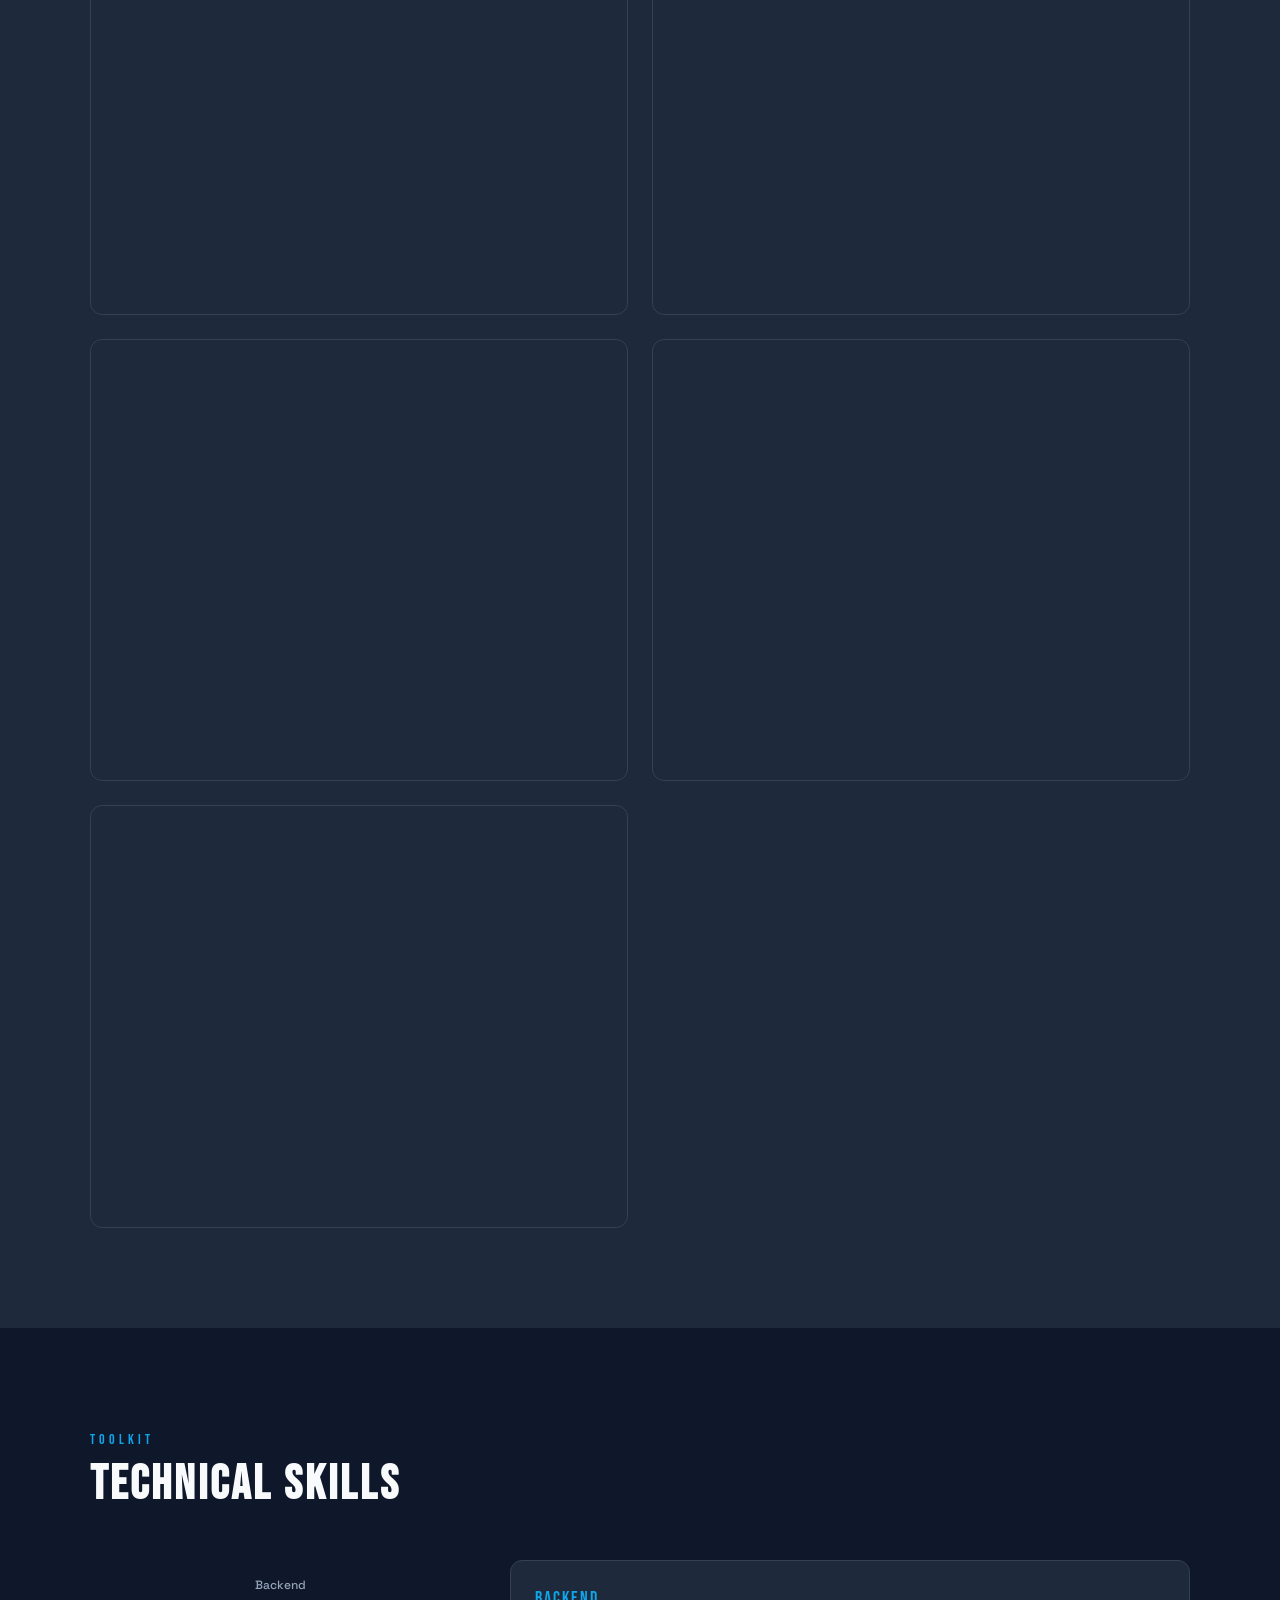
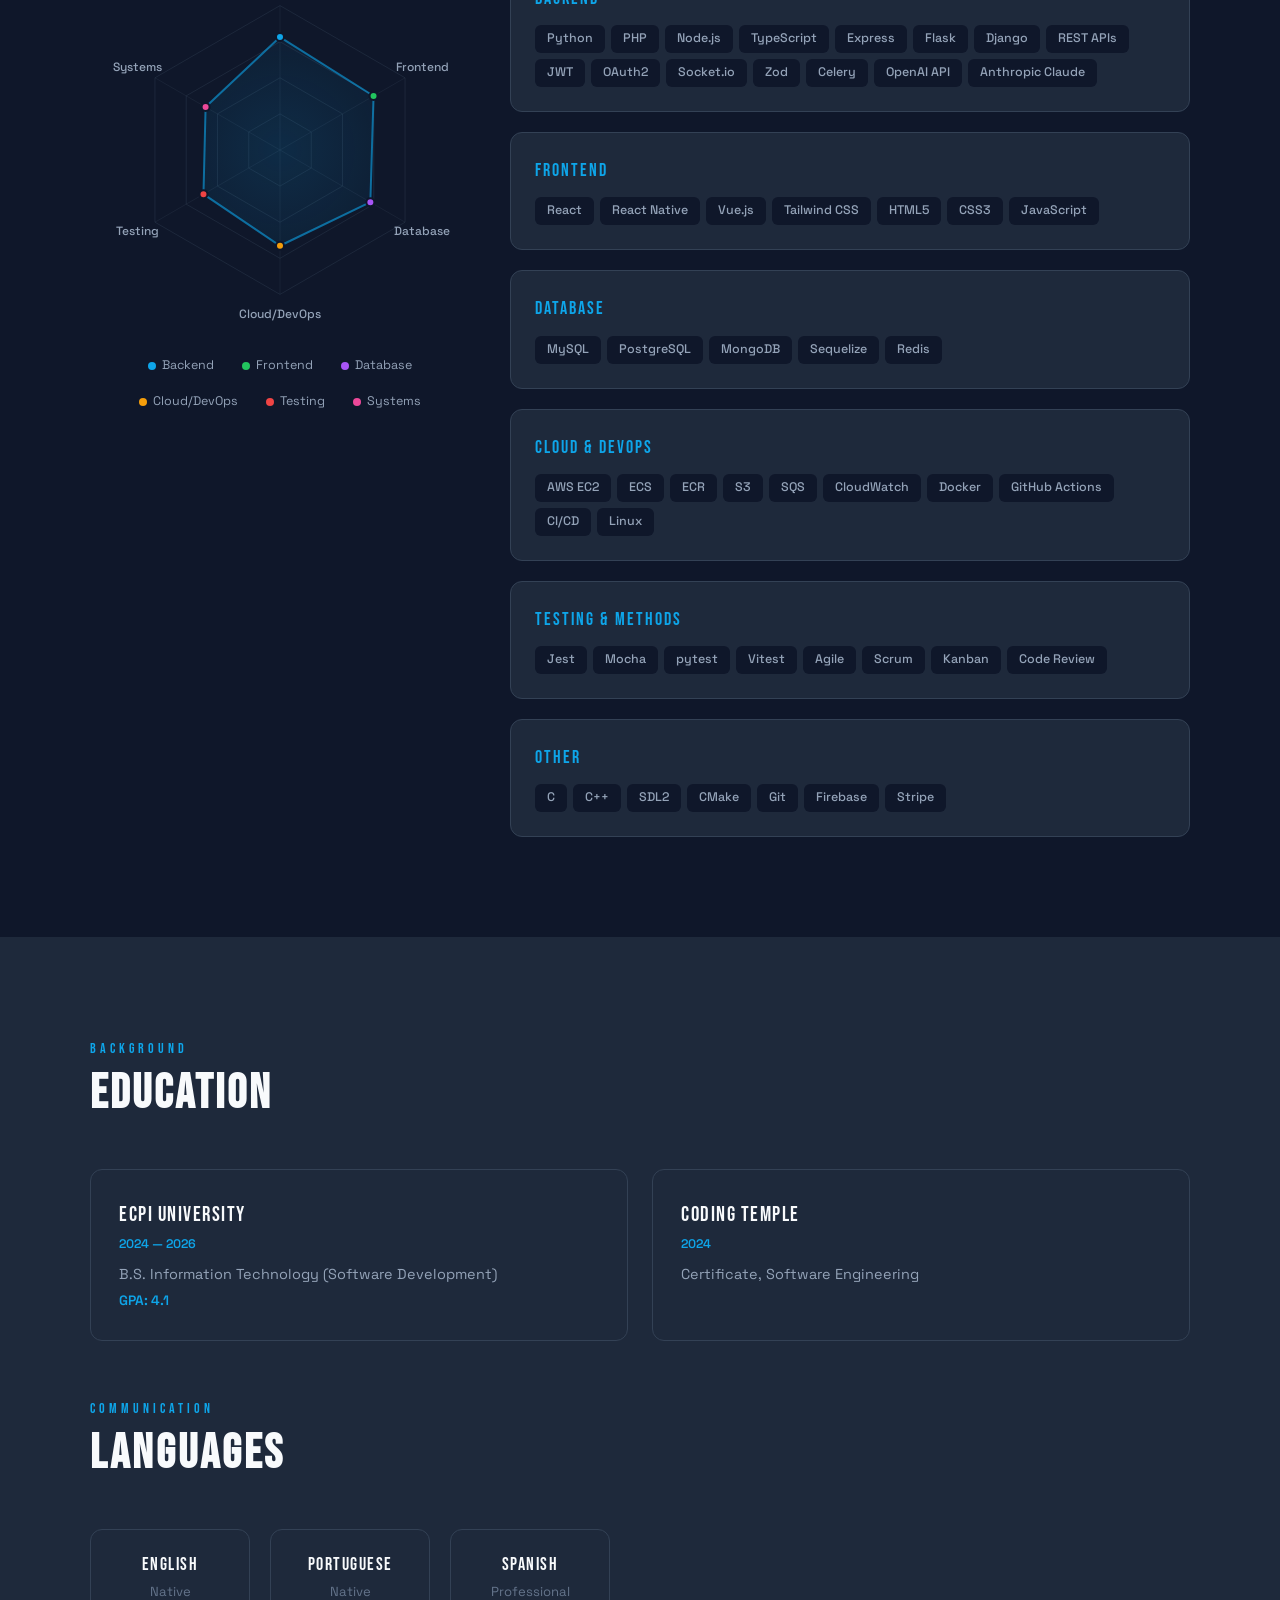
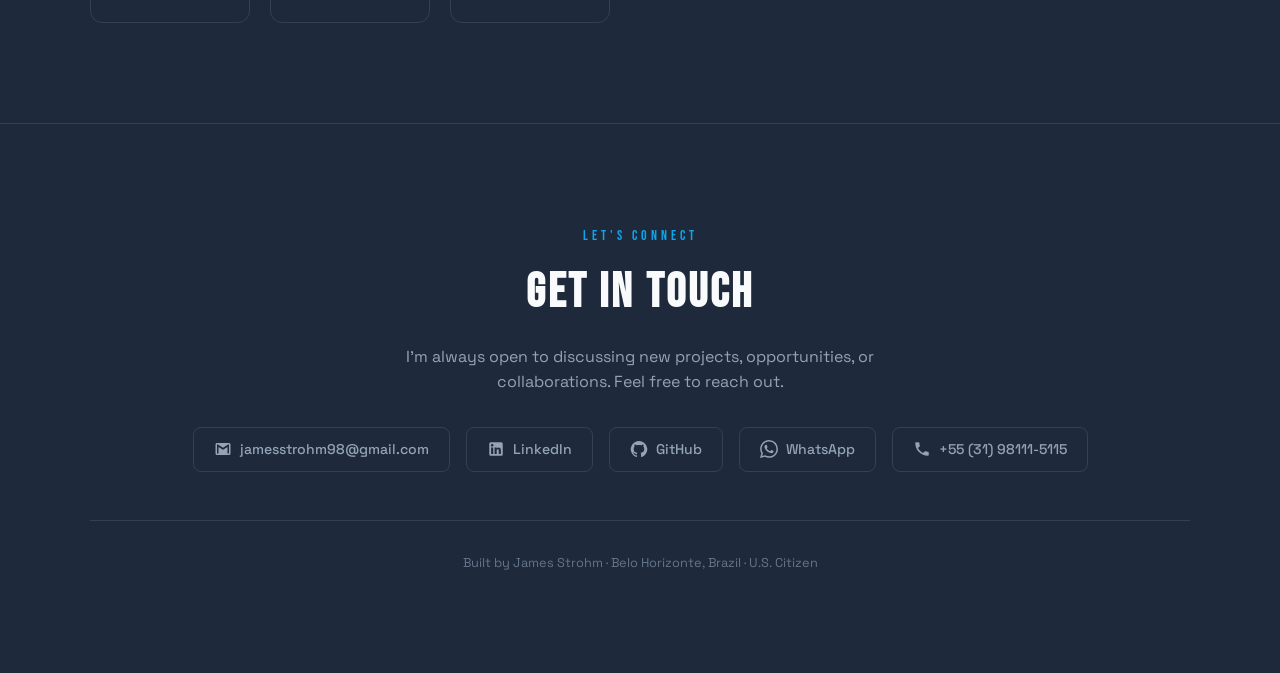
==== commit 62c8a609: "update to ninjio" ====
--- a/index.html
+++ b/index.html
@@ -42,7 +42,11 @@
     "@type": "Person",
     "name": "James Strohm",
     "url": "https://jamesstrohm.dev",
-    "jobTitle": "Full-Stack Developer",
+    "jobTitle": "Full Stack Engineer",
+    "worksFor": {
+      "@type": "Organization",
+      "name": "Ninjio"
+    },
     "address": {
       "@type": "PostalAddress",
       "addressLocality": "Belo Horizonte",
@@ -199,8 +203,12 @@
             <span class="tl-date">2026 — Present</span>
           </div>
           <ul class="tl-bullets">
-            <li>Building features on Nemo, a multi-tenant cybersecurity SaaS platform serving enterprise clients with phishing simulations, training campaigns, and employee risk analytics across strictly isolated tenant architecture.</li>
-            <li>Leading development of Ninjio Sensei AI, an AI-powered learning assistant designed to personalize security awareness training at scale across enterprise deployments.</li>
+            <li>Lead engineer on Ninjio Sensei AI, a generative-AI platform that turns a prompt or uploaded document into a fully narrated, interactive security course — delivered 95 tickets across a new 14K-line Django app (20 service modules, 36 migrations) and a 5K-line React/TypeScript authoring wizard, shipped to production in both US and EU regions.</li>
+            <li>Architected the generation pipeline end to end: document text extraction, opt-in web-search enrichment, and slide synthesis on OpenAI with an Anthropic Claude fallback, composing decks from 19 layout templates with assessments grounded in the taught content.</li>
+            <li>Integrated ElevenLabs text-to-speech for per-character narration with word-level caption synchronization, per-character voice tuning, randomized narrator pools, and in-app upload, recording, and trimming of custom audio.</li>
+            <li>Shipped multi-format delivery — self-contained SCORM packages for external LMS platforms, standalone HTML, and MP4 video export rendered through headless Chromium on a dedicated Celery queue.</li>
+            <li>Built Remix (localize a published module into any of 8 languages, edit in place, or fork to a new draft) plus per-customer branding, usage-token metering, and feature flags resolved through the tenant hierarchy under strict multi-tenant data isolation.</li>
+            <li>Backed the platform with 985 automated tests and owned release engineering: production ECS deployments, CI guards on the migration graph, and root-cause diagnosis of cross-region deployment failures.</li>
           </ul>
           <div class="tl-tags">
             <span class="tl-tag">Python</span>
@@ -210,6 +218,9 @@
             <span class="tl-tag">MySQL</span>
             <span class="tl-tag">Celery</span>
             <span class="tl-tag">Redis</span>
+            <span class="tl-tag">OpenAI</span>
+            <span class="tl-tag">AWS ECS</span>
+            <span class="tl-tag">Docker</span>
           </div>
         </div>
 
@@ -497,6 +508,9 @@
               <span class="skill-pill">OAuth2</span>
               <span class="skill-pill">Socket.io</span>
               <span class="skill-pill">Zod</span>
+              <span class="skill-pill">Celery</span>
+              <span class="skill-pill">OpenAI API</span>
+              <span class="skill-pill">Anthropic Claude</span>
             </div>
           </div>
 
@@ -528,6 +542,8 @@
             <div class="skill-card-title">Cloud & DevOps</div>
             <div class="skill-items">
               <span class="skill-pill">AWS EC2</span>
+              <span class="skill-pill">ECS</span>
+              <span class="skill-pill">ECR</span>
               <span class="skill-pill">S3</span>
               <span class="skill-pill">SQS</span>
               <span class="skill-pill">CloudWatch</span>
@@ -543,6 +559,8 @@
             <div class="skill-items">
               <span class="skill-pill">Jest</span>
               <span class="skill-pill">Mocha</span>
+              <span class="skill-pill">pytest</span>
+              <span class="skill-pill">Vitest</span>
               <span class="skill-pill">Agile</span>
               <span class="skill-pill">Scrum</span>
               <span class="skill-pill">Kanban</span>
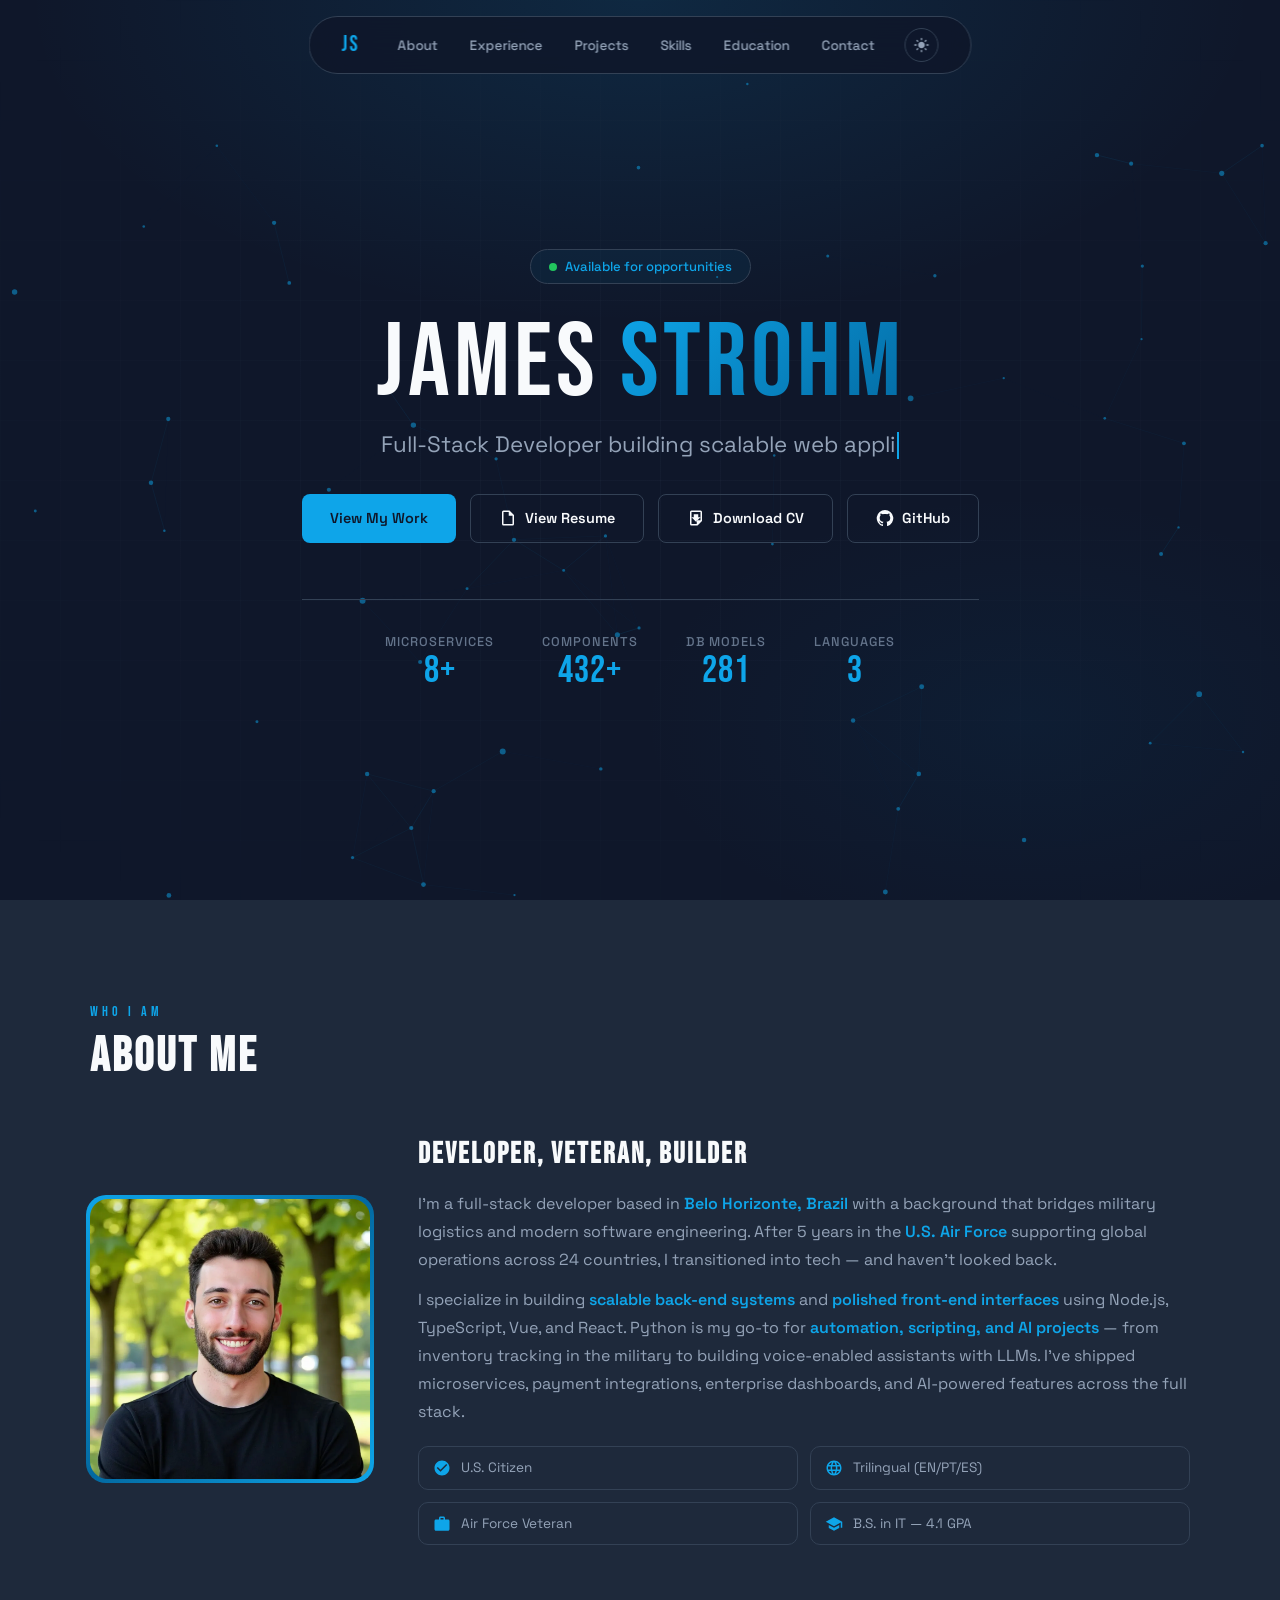
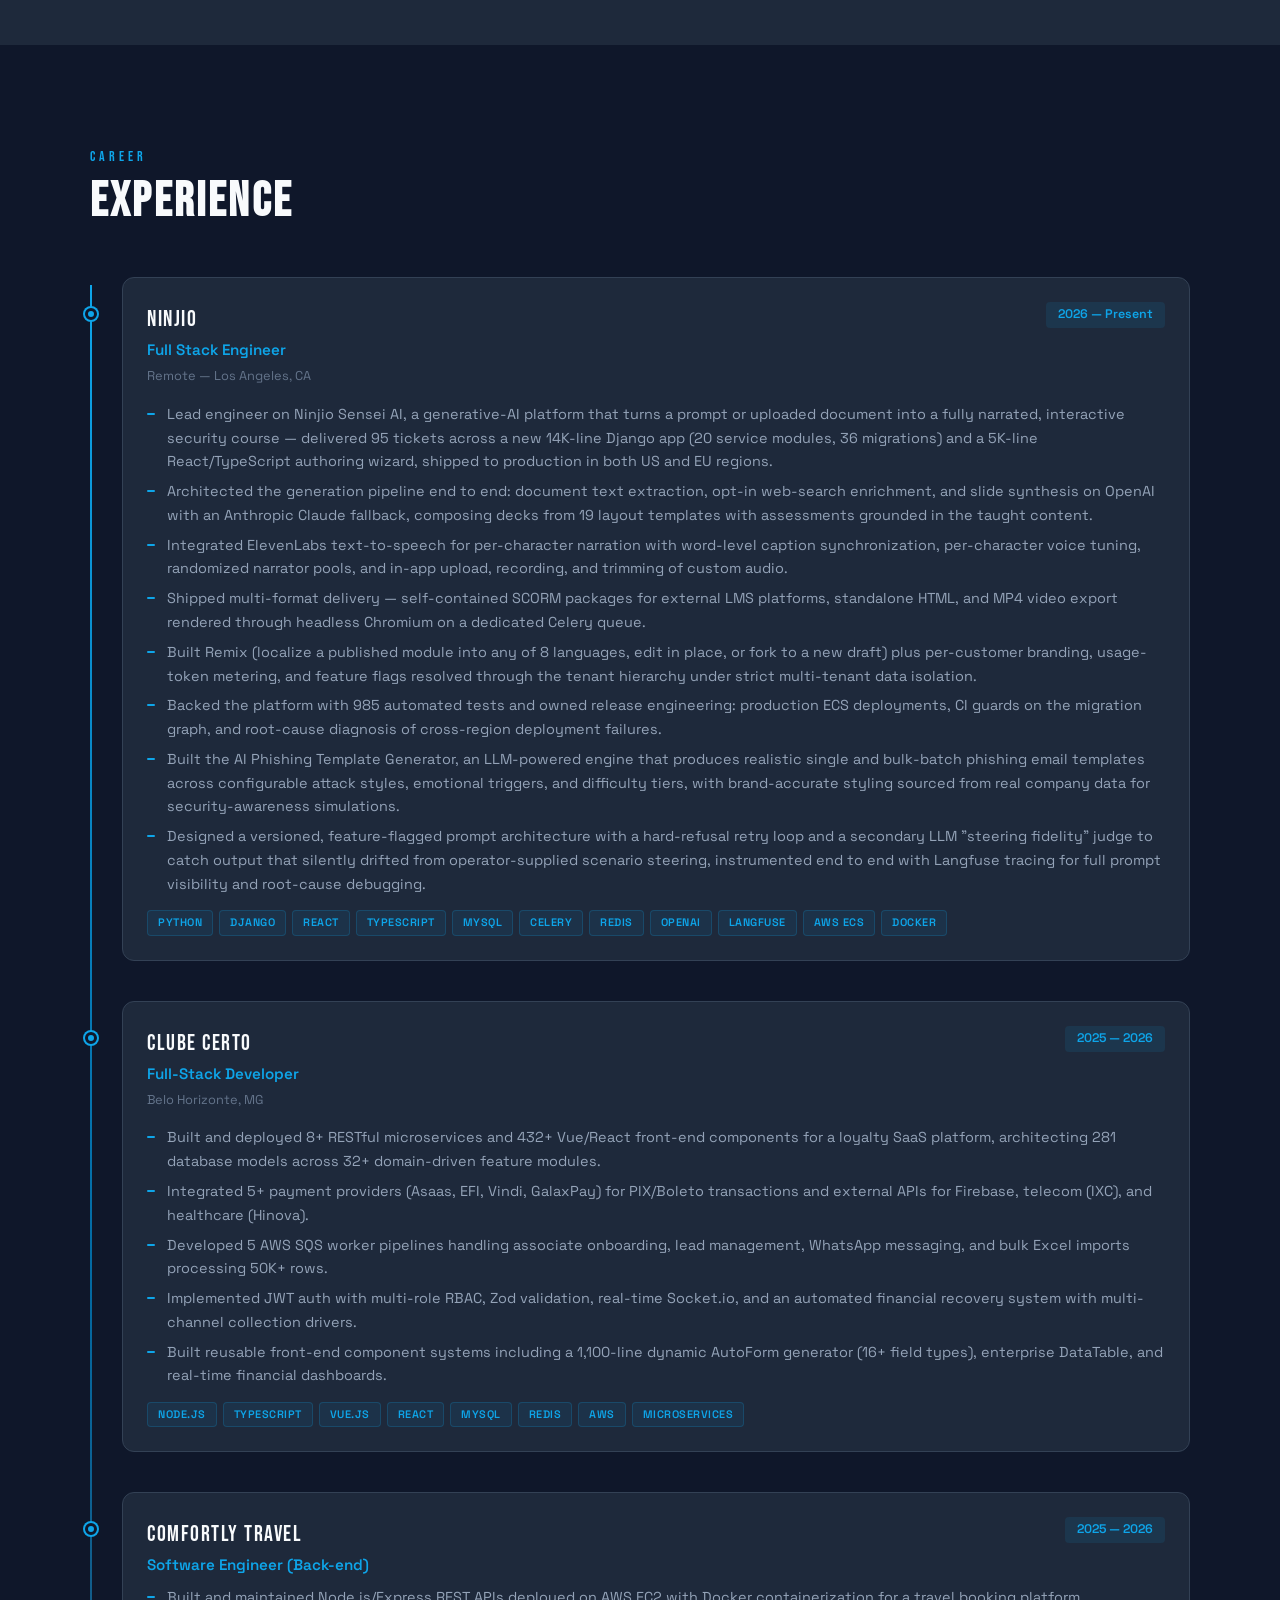
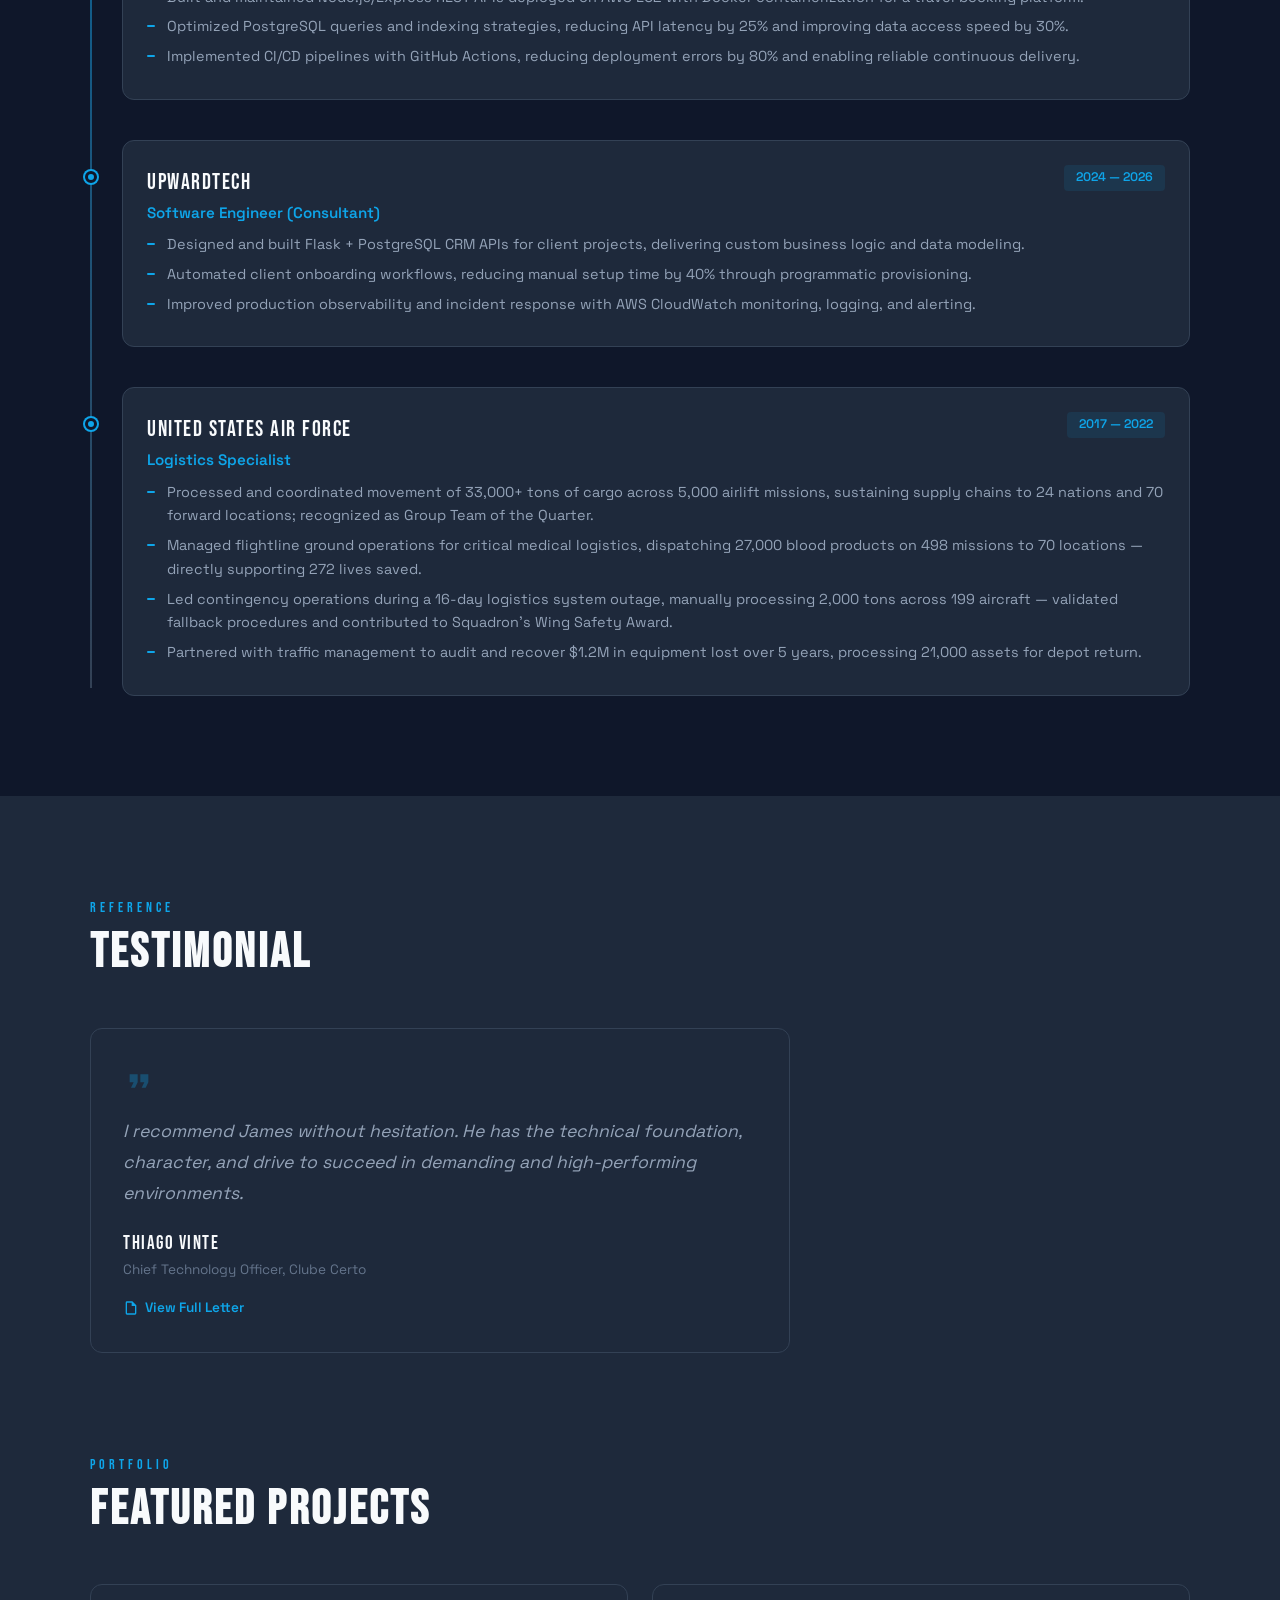
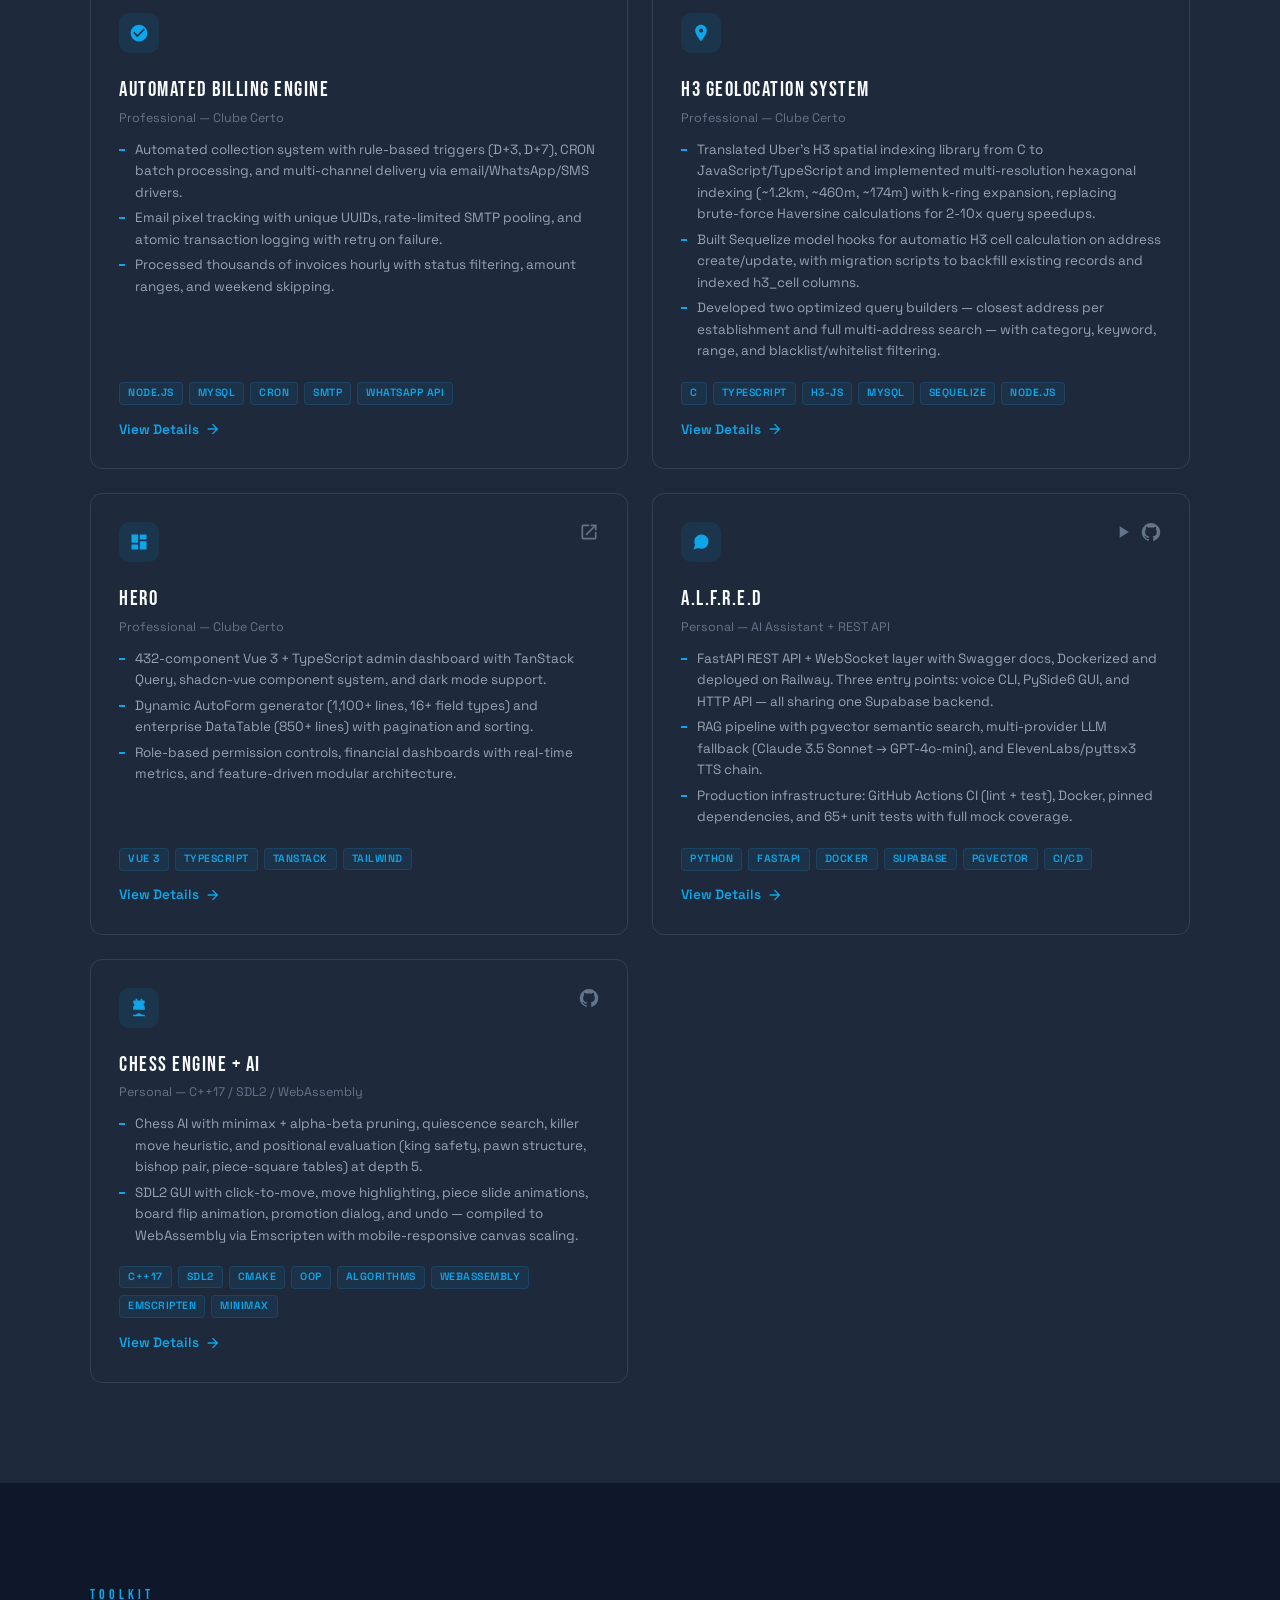
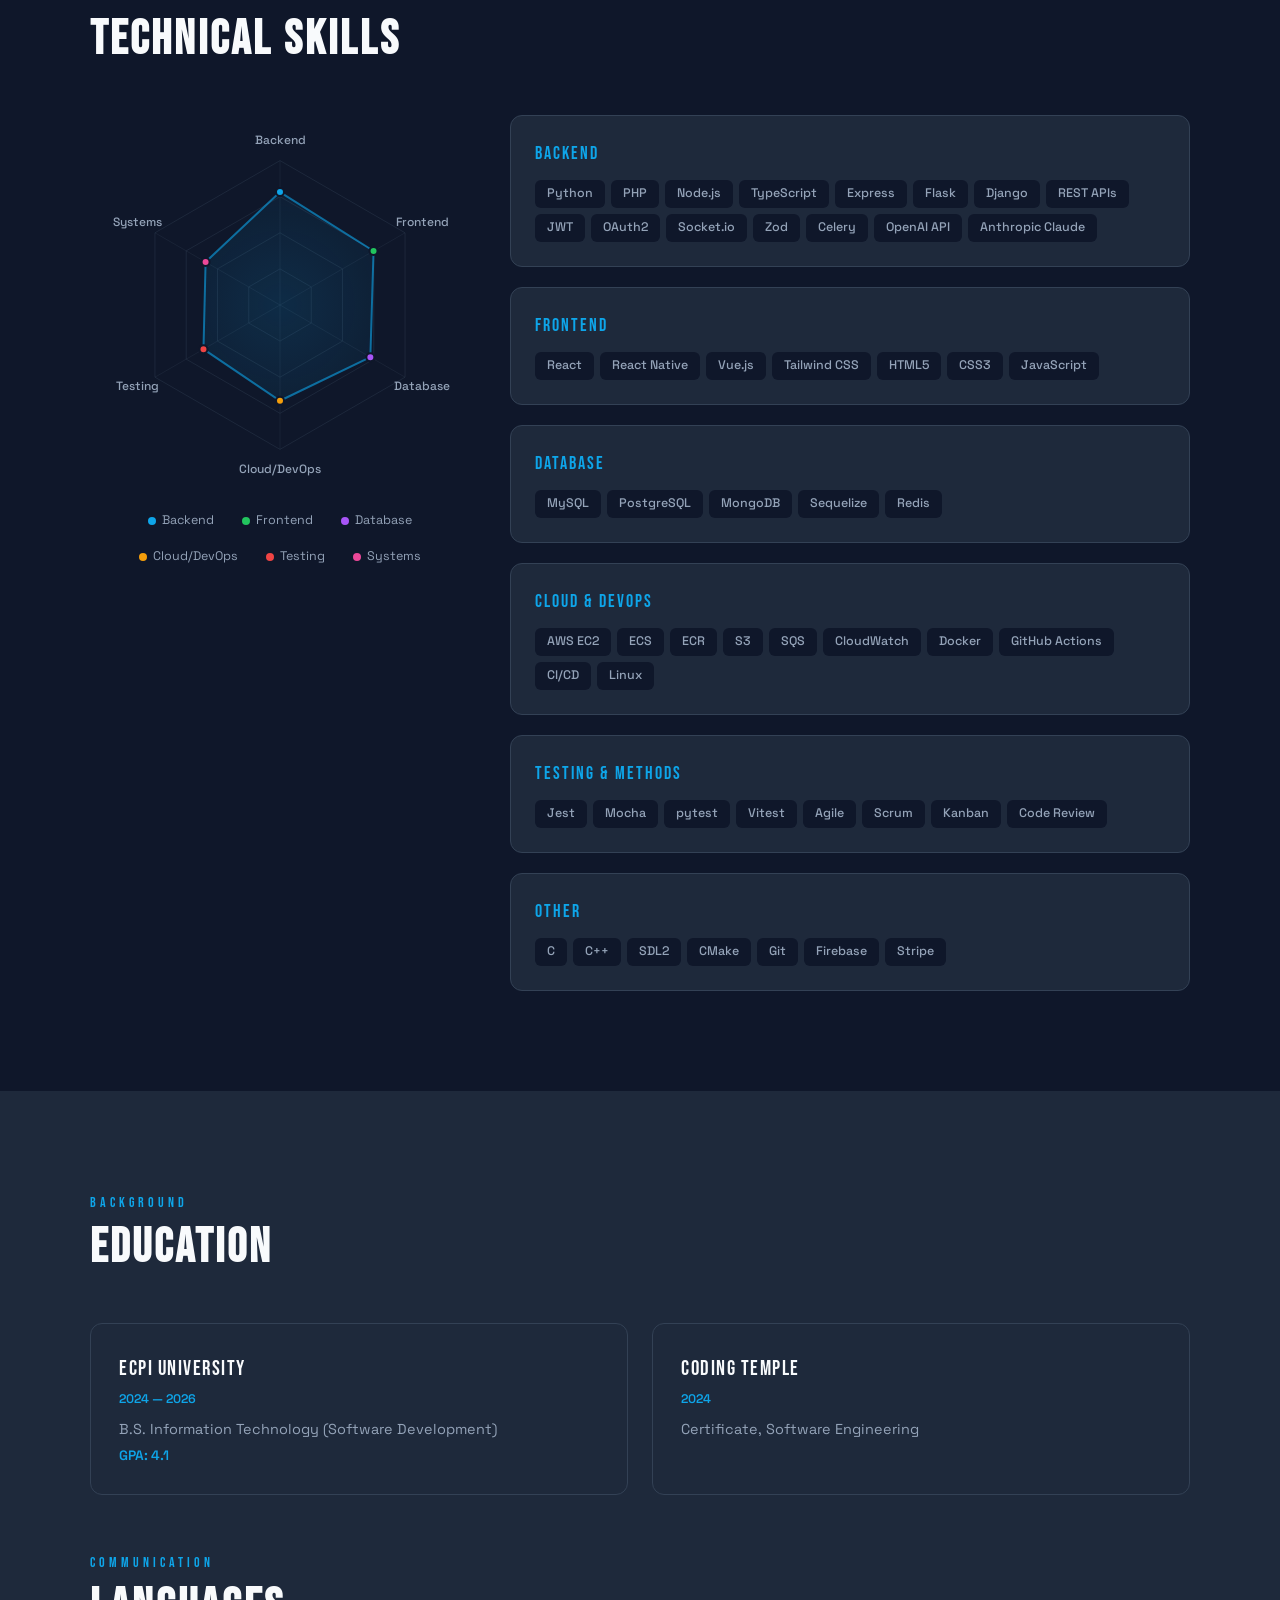
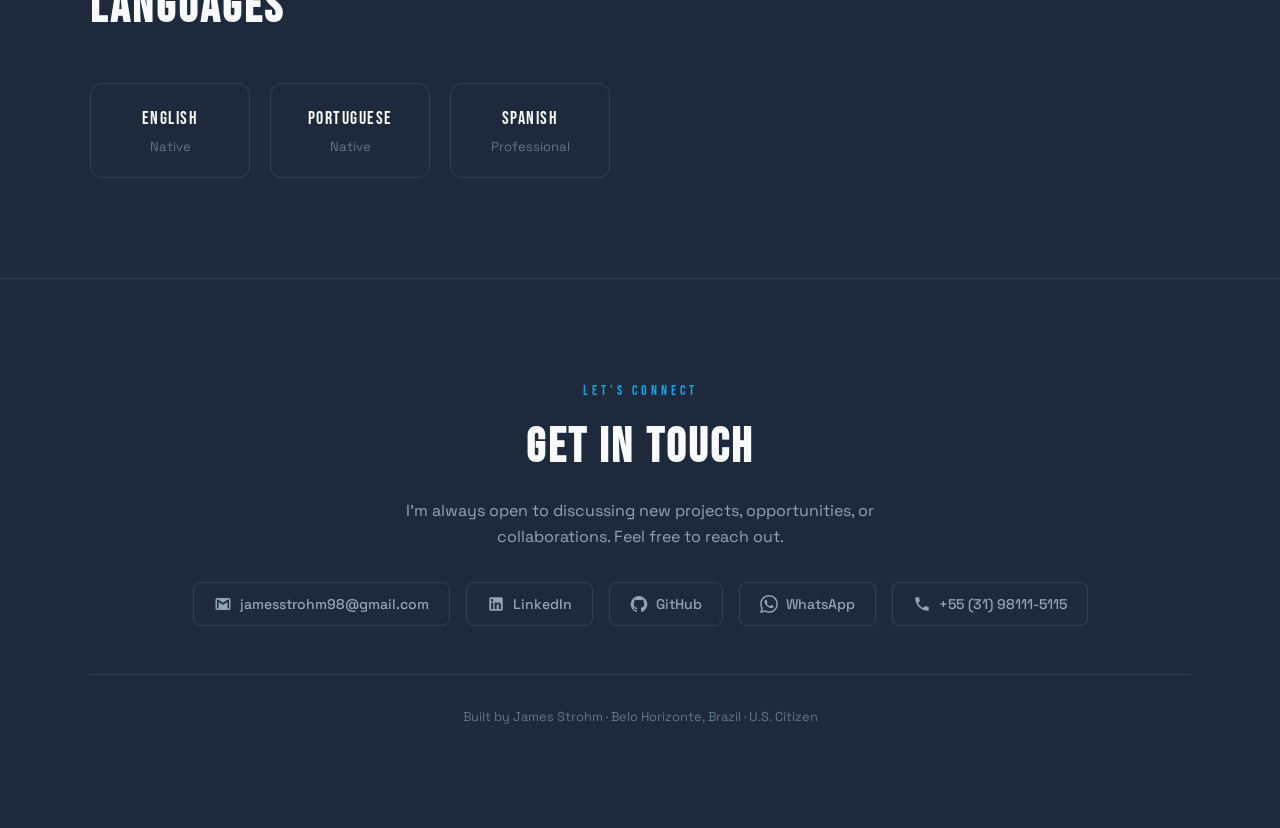
==== commit f4eb73ba: "update to Ninjio" ====
--- a/index.html
+++ b/index.html
@@ -209,6 +209,8 @@
             <li>Shipped multi-format delivery — self-contained SCORM packages for external LMS platforms, standalone HTML, and MP4 video export rendered through headless Chromium on a dedicated Celery queue.</li>
             <li>Built Remix (localize a published module into any of 8 languages, edit in place, or fork to a new draft) plus per-customer branding, usage-token metering, and feature flags resolved through the tenant hierarchy under strict multi-tenant data isolation.</li>
             <li>Backed the platform with 985 automated tests and owned release engineering: production ECS deployments, CI guards on the migration graph, and root-cause diagnosis of cross-region deployment failures.</li>
+            <li>Built the AI Phishing Template Generator, an LLM-powered engine that produces realistic single and bulk-batch phishing email templates across configurable attack styles, emotional triggers, and difficulty tiers, with brand-accurate styling sourced from real company data for security-awareness simulations.</li>
+            <li>Designed a versioned, feature-flagged prompt architecture with a hard-refusal retry loop and a secondary LLM "steering fidelity" judge to catch output that silently drifted from operator-supplied scenario steering, instrumented end to end with Langfuse tracing for full prompt visibility and root-cause debugging.</li>
           </ul>
           <div class="tl-tags">
             <span class="tl-tag">Python</span>
@@ -219,6 +221,7 @@
             <span class="tl-tag">Celery</span>
             <span class="tl-tag">Redis</span>
             <span class="tl-tag">OpenAI</span>
+            <span class="tl-tag">Langfuse</span>
             <span class="tl-tag">AWS ECS</span>
             <span class="tl-tag">Docker</span>
           </div>
